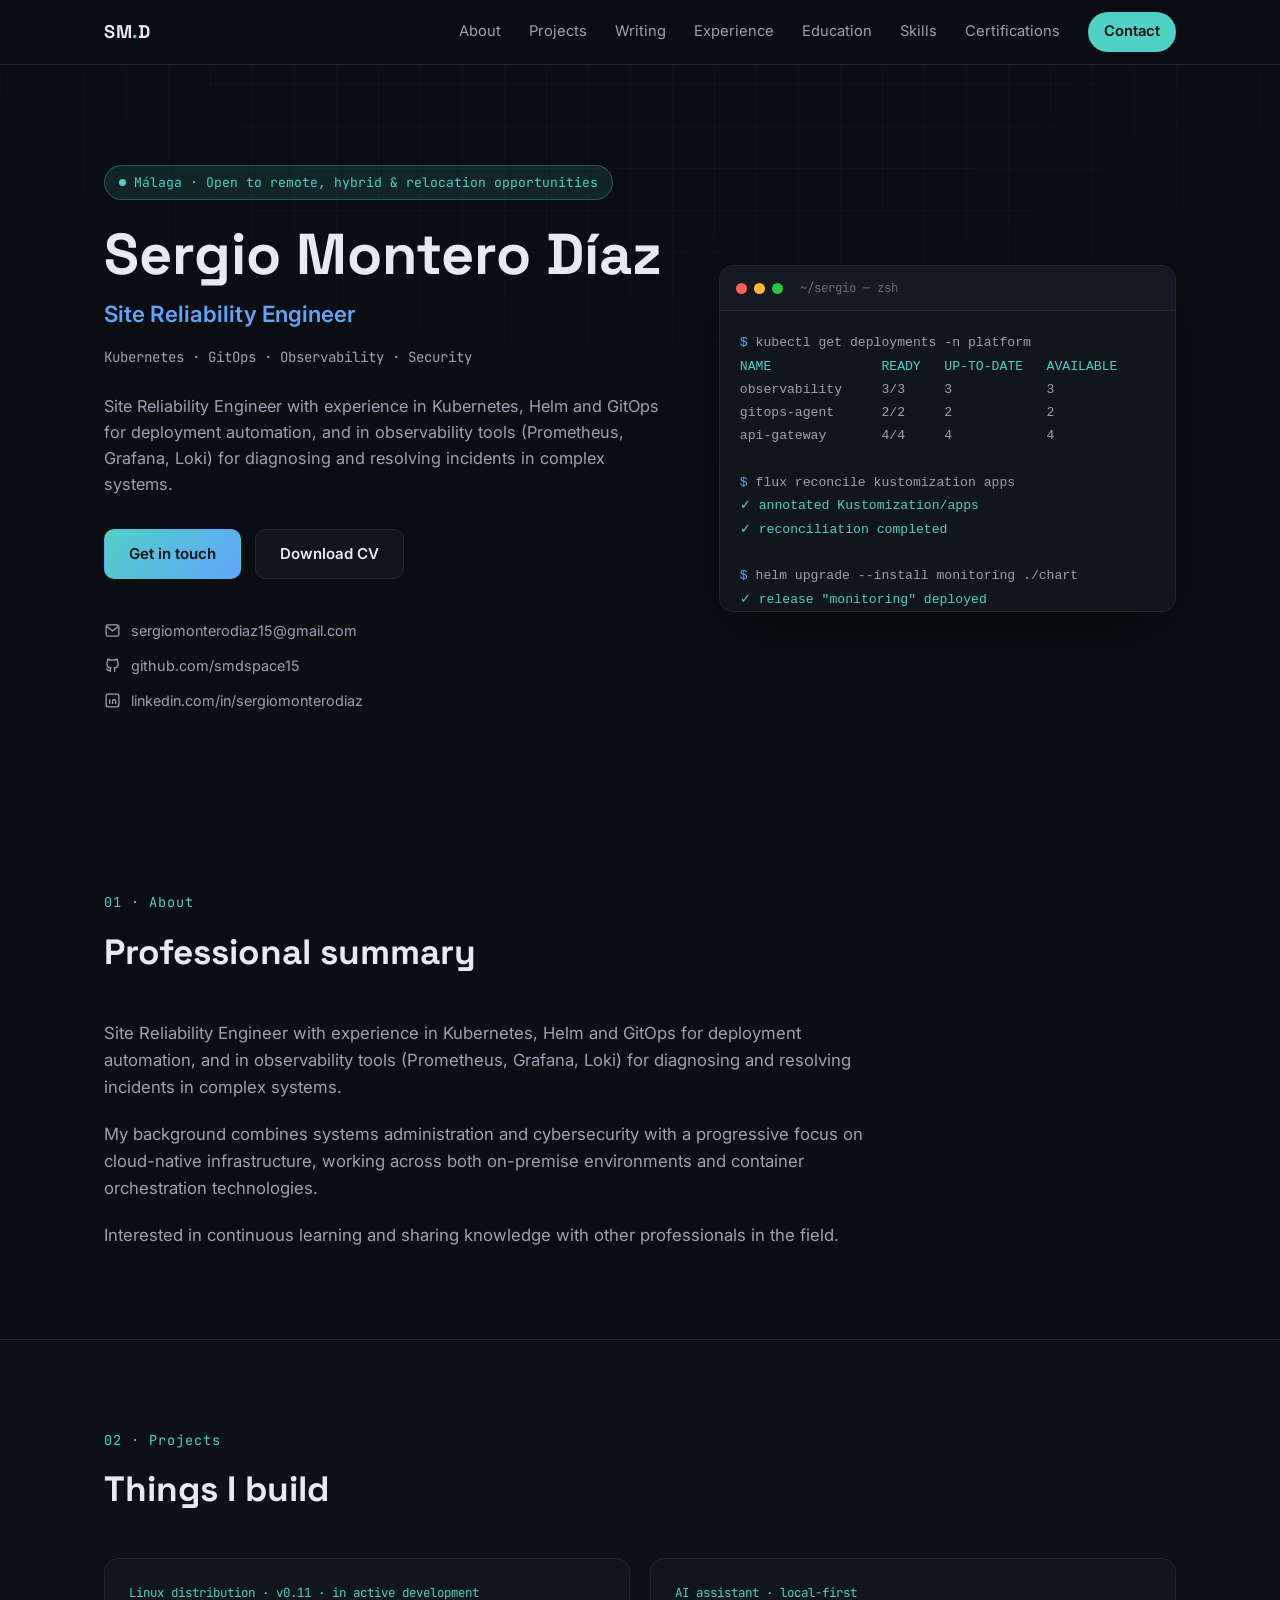
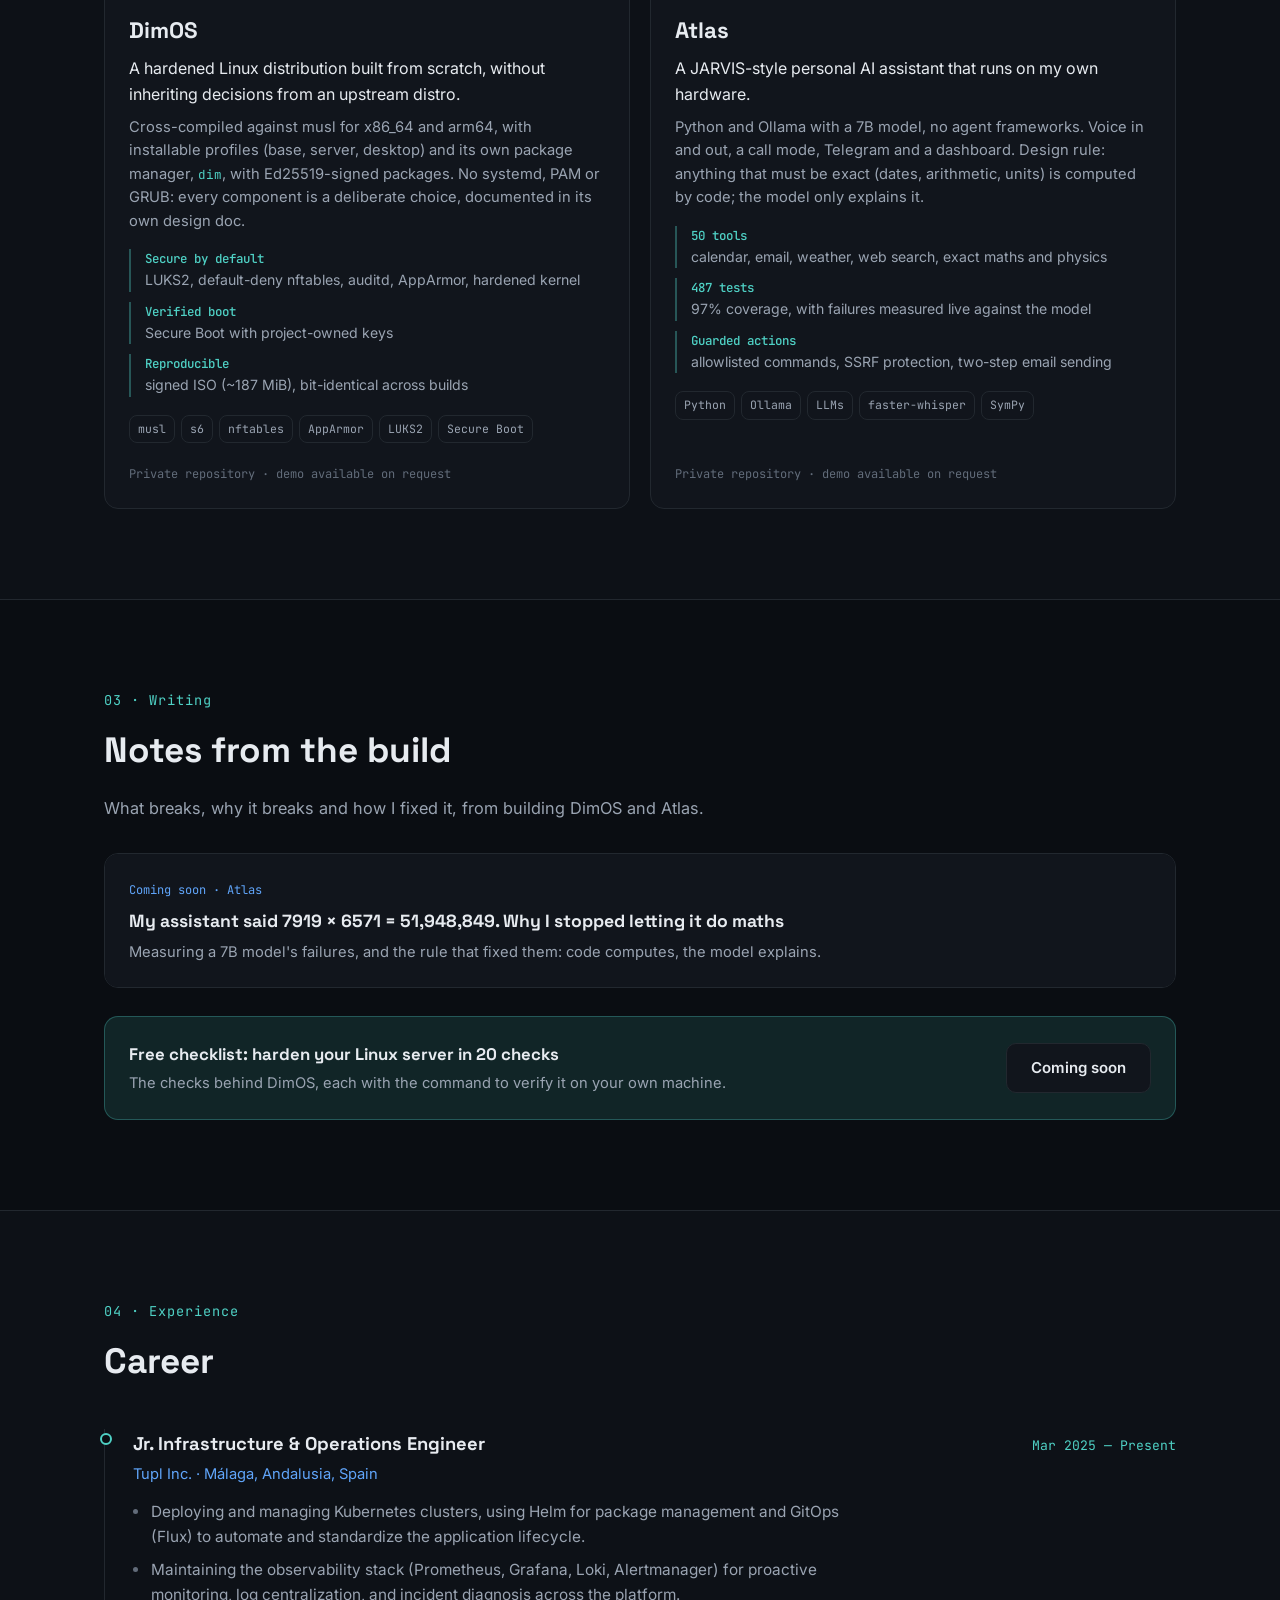
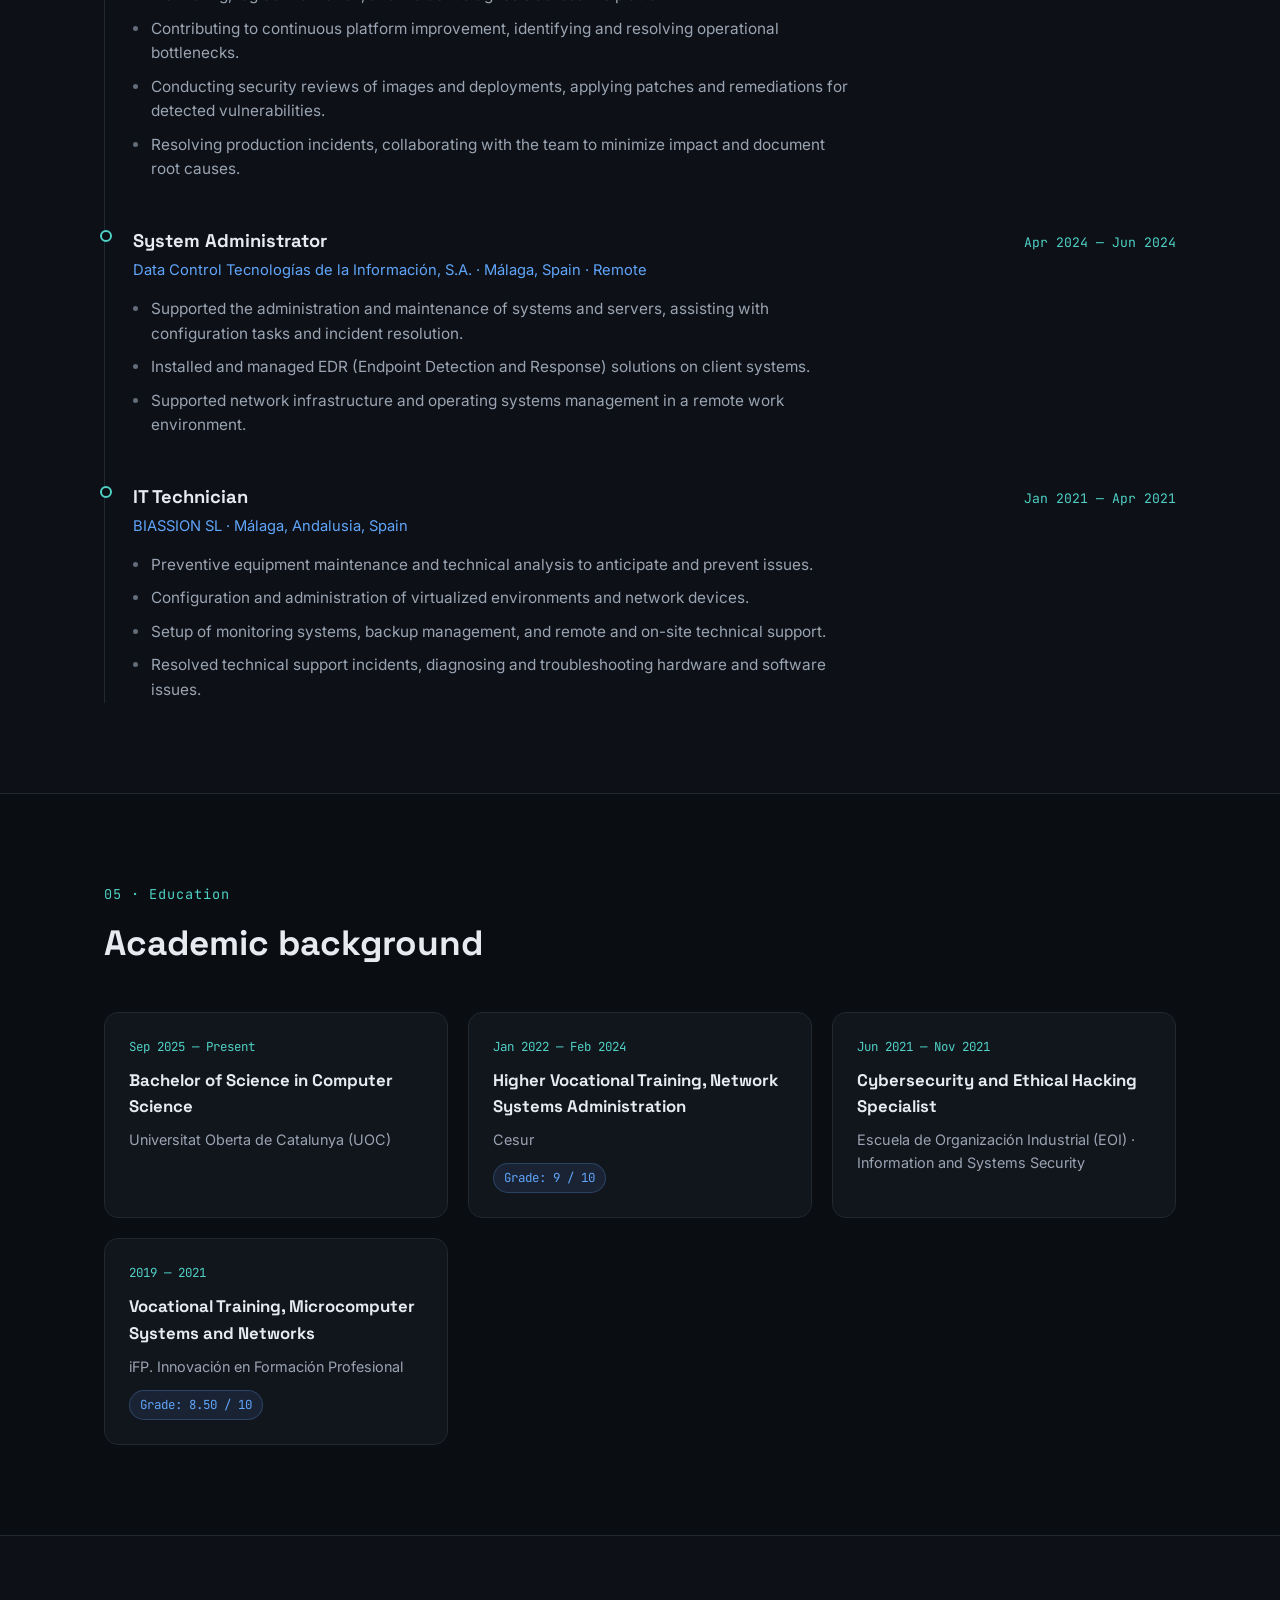
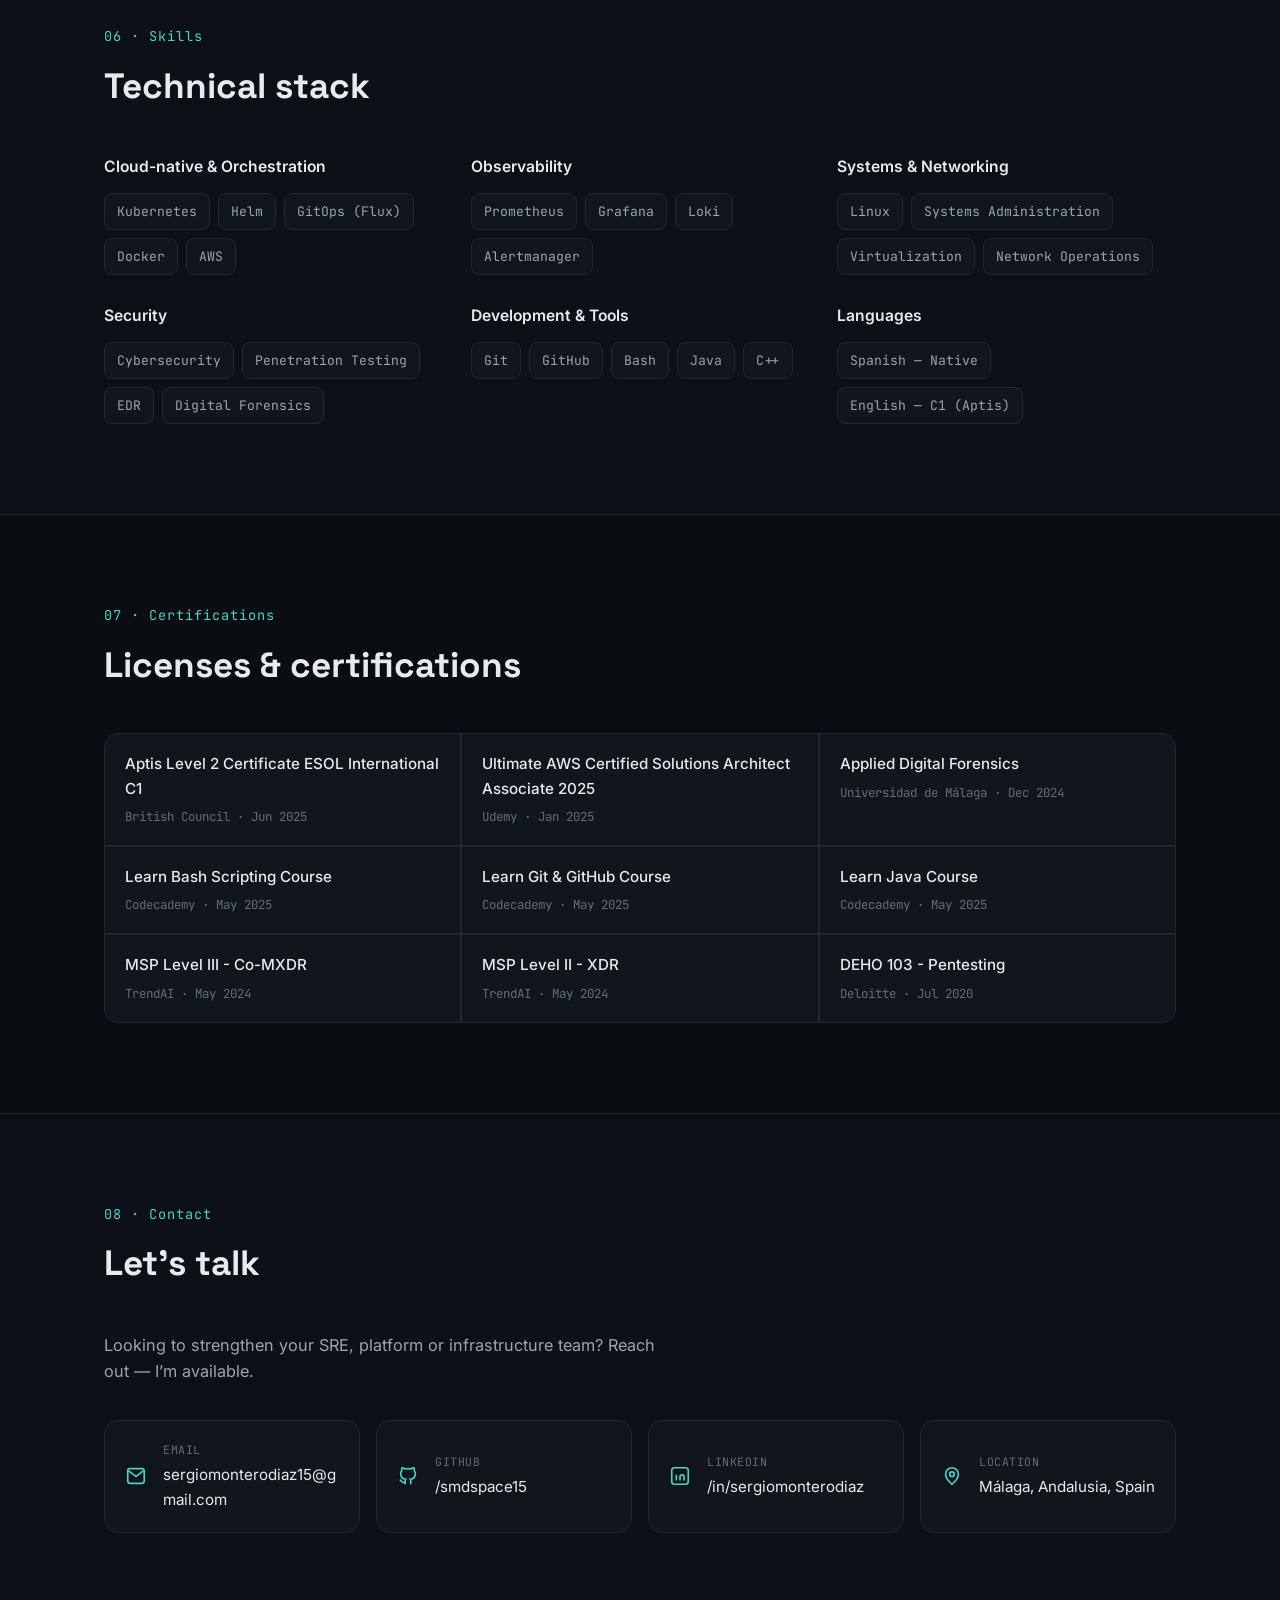
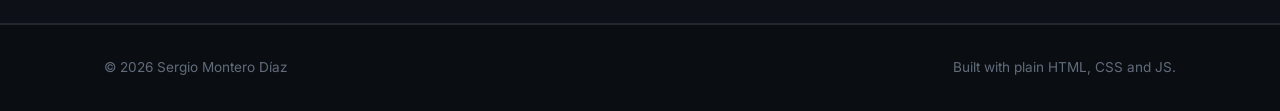
==== index.html @ 405a885f "Update title to Site Reliability Engineer" ====
<!DOCTYPE html>
<html lang="en">
<head>
<meta charset="UTF-8">
<meta name="viewport" content="width=device-width, initial-scale=1.0">
<title>Sergio Montero Díaz — Site Reliability Engineer</title>
<meta name="description" content="Sergio Montero Díaz — Site Reliability Engineer specialized in Kubernetes, GitOps, observability and security.">
<meta property="og:type" content="website">
<meta property="og:url" content="https://smdspace.es/">
<meta property="og:title" content="Sergio Montero Díaz — Site Reliability Engineer">
<meta property="og:description" content="Kubernetes, GitOps and observability. Building DimOS, a hardened Linux distribution from scratch, and Atlas, a fully local AI assistant.">
<meta name="twitter:card" content="summary">
<link rel="icon" href="data:,">
<link rel="preconnect" href="https://fonts.googleapis.com">
<link href="https://fonts.googleapis.com/css2?family=Space+Grotesk:wght@500;600;700&family=Inter:wght@400;500;600;700&family=JetBrains+Mono:wght@400;500&display=swap" rel="stylesheet">
<link rel="stylesheet" href="css/style.css">
</head>
<body>

<div class="bg-grid"></div>

<header class="navbar" id="navbar">
  <div class="container navbar__inner">
    <a href="#top" class="logo">SM<span class="logo__dot">.</span>D</a>
    <nav class="nav" id="nav">
      <a href="#about">About</a>
      <a href="#projects">Projects</a>
      <a href="#writing">Writing</a>
      <a href="#experience">Experience</a>
      <a href="#education">Education</a>
      <a href="#skills">Skills</a>
      <a href="#certifications">Certifications</a>
      <a href="#contact" class="nav__cta">Contact</a>
    </nav>
    <button class="nav-toggle" id="navToggle" aria-label="Open menu">
      <span></span><span></span><span></span>
    </button>
  </div>
</header>

<main id="top">

  <section class="hero" id="hero">
    <div class="container hero__inner">
      <div class="hero__text">
      <p class="hero__eyebrow"><span class="dot dot--live"></span> Málaga · Open to remote, hybrid &amp; relocation opportunities</p>
      <h1 class="hero__title">Sergio Montero Díaz</h1>
      <p class="hero__role">Site Reliability Engineer</p>
      <p class="hero__stack"><span>Kubernetes</span><span>·</span><span>GitOps</span><span>·</span><span>Observability</span><span>·</span><span>Security</span></p>
      <p class="hero__summary">
        Site Reliability Engineer with experience in Kubernetes, Helm and GitOps for deployment
        automation, and in observability tools (Prometheus, Grafana, Loki) for diagnosing and
        resolving incidents in complex systems.
      </p>
      <div class="hero__actions">
        <a href="#contact" class="btn btn--primary">Get in touch</a>
        <a href="assets/CV_Sergio_Montero_Diaz_EN.docx" class="btn btn--ghost" download>Download CV</a>
      </div>
      <div class="hero__meta">
        <a href="mailto:sergiomonterodiaz15@gmail.com" class="hero__meta-item">
          <svg viewBox="0 0 24 24" fill="none" stroke="currentColor" stroke-width="1.8"><path d="M3 6.5A2.5 2.5 0 0 1 5.5 4h13A2.5 2.5 0 0 1 21 6.5v11a2.5 2.5 0 0 1-2.5 2.5h-13A2.5 2.5 0 0 1 3 17.5v-11Z"/><path d="m4 6.5 8 6 8-6"/></svg>
          sergiomonterodiaz15@gmail.com
        </a>
        <a href="https://github.com/smdspace15" target="_blank" rel="noopener" class="hero__meta-item">
          <svg viewBox="0 0 24 24" fill="none" stroke="currentColor" stroke-width="1.8"><path d="M9 19c-4.3 1.4-4.3-2.5-6-3m12 5v-3.5c0-1 .1-1.4-.5-2 2.8-.3 5.5-1.4 5.5-6a4.6 4.6 0 0 0-1.3-3.2 4.2 4.2 0 0 0-.1-3.2s-1.1-.3-3.5 1.3a12 12 0 0 0-6.2 0C6.5 2.8 5.4 3.1 5.4 3.1a4.2 4.2 0 0 0-.1 3.2A4.6 4.6 0 0 0 4 9.5c0 4.6 2.7 5.7 5.5 6-.6.6-.6 1.2-.5 2V21"/></svg>
          github.com/smdspace15
        </a>
        <a href="https://linkedin.com/in/sergiomonterodiaz" target="_blank" rel="noopener" class="hero__meta-item">
          <svg viewBox="0 0 24 24" fill="none" stroke="currentColor" stroke-width="1.8"><rect x="3" y="3" width="18" height="18" rx="3"/><path d="M8 10.5V17M8 7.01V7M12 17v-4.2a2.2 2.2 0 0 1 4.4 0V17M12 12.5V17"/></svg>
          linkedin.com/in/sergiomonterodiaz
        </a>
      </div>
      </div>
    <div class="hero__console" aria-hidden="true">
      <div class="console">
        <div class="console__bar"><span></span><span></span><span></span><p>~/sergio — zsh</p></div>
        <div class="console__body">
          <pre class="console__frame is-active"><code><span class="c-prompt">$</span> kubectl get deployments -n platform
<span class="c-ok">NAME              READY   UP-TO-DATE   AVAILABLE</span>
observability     3/3     3            3
gitops-agent      2/2     2            2
api-gateway       4/4     4            4

<span class="c-prompt">$</span> flux reconcile kustomization apps
<span class="c-ok">✓ annotated Kustomization/apps</span>
<span class="c-ok">✓ reconciliation completed</span>

<span class="c-prompt">$</span> helm upgrade --install monitoring ./chart
<span class="c-ok">✓ release "monitoring" deployed</span></code></pre>
          <pre class="console__frame"><code><span class="c-prompt">$</span> promtool check rules alerts/*.yaml
<span class="c-ok">SUCCESS: 24 rules found</span>

<span class="c-prompt">$</span> logcli query '{app="api-gateway"} |= "error"' --limit=5
<span class="c-ok">2026-07-07T09:14  api-gateway  200 OK</span>
<span class="c-ok">2026-07-07T09:14  api-gateway  200 OK</span>

<span class="c-prompt">$</span> kubectl top pods -n platform
<span class="c-ok">NAME              CPU(cores)   MEMORY(bytes)</span>
observability     140m         310Mi
gitops-agent      45m          98Mi</code></pre>
          <pre class="console__frame"><code><span class="c-prompt">$</span> trivy image registry/app:v1.4.2
<span class="c-ok">Total: 0 (HIGH: 0, CRITICAL: 0)</span>

<span class="c-prompt">$</span> flux get kustomizations
<span class="c-ok">NAME            READY   MESSAGE</span>
apps            True    Applied revision
infra           True    Applied revision
monitoring      True    Applied revision

<span class="c-prompt">$</span> kubectl rollout status deploy/api-gateway
<span class="c-ok">deployment "api-gateway" successfully rolled out</span></code></pre>
        </div>
      </div>
    </div>
  </section>

  <section class="section" id="about">
    <div class="container">
      <p class="section__label">01 · About</p>
      <h2 class="section__title">Professional summary</h2>
      <div class="about__grid">
        <p class="about__text">
          Site Reliability Engineer with experience in Kubernetes, Helm and GitOps for deployment
          automation, and in observability tools (Prometheus, Grafana, Loki) for diagnosing and
          resolving incidents in complex systems.
        </p>
        <p class="about__text">
          My background combines systems administration and cybersecurity with a progressive focus on
          cloud-native infrastructure, working across both on-premise environments and container
          orchestration technologies.
        </p>
        <p class="about__text">
          Interested in continuous learning and sharing knowledge with other professionals in the field.
        </p>
      </div>
    </div>
  </section>

  <section class="section section--alt" id="projects">
    <div class="container">
      <p class="section__label">02 · Projects</p>
      <h2 class="section__title">Things I build</h2>

      <div class="projects-grid">
        <article class="card project-card">
          <p class="card__date">Linux distribution · v0.11 · in active development</p>
          <h3 class="card__title project-card__title">DimOS</h3>
          <p class="project-card__lead">A hardened Linux distribution built from scratch, without inheriting decisions from an upstream distro.</p>
          <p class="card__desc">Cross-compiled against musl for x86_64 and arm64, with installable profiles (base, server, desktop) and its own package manager, <code>dim</code>, with Ed25519-signed packages. No systemd, PAM or GRUB: every component is a deliberate choice, documented in its own design doc.</p>
          <ul class="project-card__facts">
            <li><strong>Secure by default</strong> LUKS2, default-deny nftables, auditd, AppArmor, hardened kernel</li>
            <li><strong>Verified boot</strong> Secure Boot with project-owned keys</li>
            <li><strong>Reproducible</strong> signed ISO (~187 MiB), bit-identical across builds</li>
          </ul>
          <div class="project-card__tags">
            <span class="tag tag--sm">musl</span><span class="tag tag--sm">s6</span><span class="tag tag--sm">nftables</span><span class="tag tag--sm">AppArmor</span><span class="tag tag--sm">LUKS2</span><span class="tag tag--sm">Secure Boot</span>
          </div>
          <p class="project-card__note">Private repository · demo available on request</p>
        </article>

        <article class="card project-card">
          <p class="card__date">AI assistant · local-first</p>
          <h3 class="card__title project-card__title">Atlas</h3>
          <p class="project-card__lead">A JARVIS-style personal AI assistant that runs on my own hardware.</p>
          <p class="card__desc">Python and Ollama with a 7B model, no agent frameworks. Voice in and out, a call mode, Telegram and a dashboard. Design rule: anything that must be exact (dates, arithmetic, units) is computed by code; the model only explains it.</p>
          <ul class="project-card__facts">
            <li><strong>50 tools</strong> calendar, email, weather, web search, exact maths and physics</li>
            <li><strong>487 tests</strong> 97% coverage, with failures measured live against the model</li>
            <li><strong>Guarded actions</strong> allowlisted commands, SSRF protection, two-step email sending</li>
          </ul>
          <div class="project-card__tags">
            <span class="tag tag--sm">Python</span><span class="tag tag--sm">Ollama</span><span class="tag tag--sm">LLMs</span><span class="tag tag--sm">faster-whisper</span><span class="tag tag--sm">SymPy</span>
          </div>
          <p class="project-card__note">Private repository · demo available on request</p>
        </article>
      </div>
    </div>
  </section>

  <section class="section" id="writing">
    <div class="container">
      <p class="section__label">03 · Writing</p>
      <h2 class="section__title">Notes from the build</h2>
      <p class="writing__intro">What breaks, why it breaks and how I fixed it, from building DimOS and Atlas.</p>

      <div class="writing-list">
        <article class="writing-item">
          <span class="writing-item__meta">Coming soon · Atlas</span>
          <h3 class="writing-item__title">My assistant said 7919 × 6571 = 51,948,849. Why I stopped letting it do maths</h3>
          <p class="writing-item__desc">Measuring a 7B model's failures, and the rule that fixed them: code computes, the model explains.</p>
        </article>
      </div>

      <div class="newsletter">
        <div>
          <h3 class="newsletter__title">Free checklist: harden your Linux server in 20 checks</h3>
          <p class="newsletter__desc">The checks behind DimOS, each with the command to verify it on your own machine.</p>
        </div>
        <!-- KIT: replace this placeholder with the Kit form embed -->
        <span class="btn btn--ghost newsletter__soon">Coming soon</span>
      </div>
    </div>
  </section>

  <section class="section section--alt" id="experience">
    <div class="container">
      <p class="section__label">04 · Experience</p>
      <h2 class="section__title">Career</h2>

      <div class="timeline">
        <article class="timeline__item">
          <div class="timeline__dot"></div>
          <div class="timeline__content">
            <div class="timeline__head">
              <h3>Jr. Infrastructure &amp; Operations Engineer</h3>
              <span class="timeline__date">Mar 2025 — Present</span>
            </div>
            <p class="timeline__org">Tupl Inc. · Málaga, Andalusia, Spain</p>
            <ul class="timeline__list">
              <li>Deploying and managing Kubernetes clusters, using Helm for package management and GitOps (Flux) to automate and standardize the application lifecycle.</li>
              <li>Maintaining the observability stack (Prometheus, Grafana, Loki, Alertmanager) for proactive monitoring, log centralization, and incident diagnosis across the platform.</li>
              <li>Contributing to continuous platform improvement, identifying and resolving operational bottlenecks.</li>
              <li>Conducting security reviews of images and deployments, applying patches and remediations for detected vulnerabilities.</li>
              <li>Resolving production incidents, collaborating with the team to minimize impact and document root causes.</li>
            </ul>
          </div>
        </article>

        <article class="timeline__item">
          <div class="timeline__dot"></div>
          <div class="timeline__content">
            <div class="timeline__head">
              <h3>System Administrator</h3>
              <span class="timeline__date">Apr 2024 — Jun 2024</span>
            </div>
            <p class="timeline__org">Data Control Tecnologías de la Información, S.A. · Málaga, Spain · Remote</p>
            <ul class="timeline__list">
              <li>Supported the administration and maintenance of systems and servers, assisting with configuration tasks and incident resolution.</li>
              <li>Installed and managed EDR (Endpoint Detection and Response) solutions on client systems.</li>
              <li>Supported network infrastructure and operating systems management in a remote work environment.</li>
            </ul>
          </div>
        </article>

        <article class="timeline__item">
          <div class="timeline__dot"></div>
          <div class="timeline__content">
            <div class="timeline__head">
              <h3>IT Technician</h3>
              <span class="timeline__date">Jan 2021 — Apr 2021</span>
            </div>
            <p class="timeline__org">BIASSION SL · Málaga, Andalusia, Spain</p>
            <ul class="timeline__list">
              <li>Preventive equipment maintenance and technical analysis to anticipate and prevent issues.</li>
              <li>Configuration and administration of virtualized environments and network devices.</li>
              <li>Setup of monitoring systems, backup management, and remote and on-site technical support.</li>
              <li>Resolved technical support incidents, diagnosing and troubleshooting hardware and software issues.</li>
            </ul>
          </div>
        </article>
      </div>
    </div>
  </section>

  <section class="section" id="education">
    <div class="container">
      <p class="section__label">05 · Education</p>
      <h2 class="section__title">Academic background</h2>

      <div class="cards-grid">
        <article class="card">
          <p class="card__date">Sep 2025 — Present</p>
          <h3 class="card__title">Bachelor of Science in Computer Science</h3>
          <p class="card__org">Universitat Oberta de Catalunya (UOC)</p>
        </article>

        <article class="card">
          <p class="card__date">Jan 2022 — Feb 2024</p>
          <h3 class="card__title">Higher Vocational Training, Network Systems Administration</h3>
          <p class="card__org">Cesur</p>
          <p class="card__badge">Grade: 9 / 10</p>
        </article>

        <article class="card">
          <p class="card__date">Jun 2021 — Nov 2021</p>
          <h3 class="card__title">Cybersecurity and Ethical Hacking Specialist</h3>
          <p class="card__org">Escuela de Organización Industrial (EOI) · Information and Systems Security</p>
        </article>

        <article class="card">
          <p class="card__date">2019 — 2021</p>
          <h3 class="card__title">Vocational Training, Microcomputer Systems and Networks</h3>
          <p class="card__org">iFP. Innovación en Formación Profesional</p>
          <p class="card__badge">Grade: 8.50 / 10</p>
        </article>
      </div>
    </div>
  </section>

  <section class="section section--alt" id="skills">
    <div class="container">
      <p class="section__label">06 · Skills</p>
      <h2 class="section__title">Technical stack</h2>

      <div class="skills-grid">
        <div class="skill-group">
          <h3>Cloud-native &amp; Orchestration</h3>
          <div class="tags">
            <span class="tag">Kubernetes</span><span class="tag">Helm</span><span class="tag">GitOps (Flux)</span><span class="tag">Docker</span><span class="tag">AWS</span>
          </div>
        </div>
        <div class="skill-group">
          <h3>Observability</h3>
          <div class="tags">
            <span class="tag">Prometheus</span><span class="tag">Grafana</span><span class="tag">Loki</span><span class="tag">Alertmanager</span>
          </div>
        </div>
        <div class="skill-group">
          <h3>Systems &amp; Networking</h3>
          <div class="tags">
            <span class="tag">Linux</span><span class="tag">Systems Administration</span><span class="tag">Virtualization</span><span class="tag">Network Operations</span>
          </div>
        </div>
        <div class="skill-group">
          <h3>Security</h3>
          <div class="tags">
            <span class="tag">Cybersecurity</span><span class="tag">Penetration Testing</span><span class="tag">EDR</span><span class="tag">Digital Forensics</span>
          </div>
        </div>
        <div class="skill-group">
          <h3>Development &amp; Tools</h3>
          <div class="tags">
            <span class="tag">Git</span><span class="tag">GitHub</span><span class="tag">Bash</span><span class="tag">Java</span><span class="tag">C++</span>
          </div>
        </div>
        <div class="skill-group">
          <h3>Languages</h3>
          <div class="tags">
            <span class="tag">Spanish — Native</span><span class="tag">English — C1 (Aptis)</span>
          </div>
        </div>
      </div>
    </div>
  </section>

  <section class="section" id="certifications">
    <div class="container">
      <p class="section__label">07 · Certifications</p>
      <h2 class="section__title">Licenses &amp; certifications</h2>

      <div class="cert-list">
        <div class="cert-item"><span class="cert-item__name">Aptis Level 2 Certificate ESOL International C1</span><span class="cert-item__meta">British Council · Jun 2025</span></div>
        <div class="cert-item"><span class="cert-item__name">Ultimate AWS Certified Solutions Architect Associate 2025</span><span class="cert-item__meta">Udemy · Jan 2025</span></div>
        <div class="cert-item"><span class="cert-item__name">Applied Digital Forensics</span><span class="cert-item__meta">Universidad de Málaga · Dec 2024</span></div>
        <div class="cert-item"><span class="cert-item__name">Learn Bash Scripting Course</span><span class="cert-item__meta">Codecademy · May 2025</span></div>
        <div class="cert-item"><span class="cert-item__name">Learn Git &amp; GitHub Course</span><span class="cert-item__meta">Codecademy · May 2025</span></div>
        <div class="cert-item"><span class="cert-item__name">Learn Java Course</span><span class="cert-item__meta">Codecademy · May 2025</span></div>
        <div class="cert-item"><span class="cert-item__name">MSP Level III - Co-MXDR</span><span class="cert-item__meta">TrendAI · May 2024</span></div>
        <div class="cert-item"><span class="cert-item__name">MSP Level II - XDR</span><span class="cert-item__meta">TrendAI · May 2024</span></div>
        <div class="cert-item"><span class="cert-item__name">DEHO 103 - Pentesting</span><span class="cert-item__meta">Deloitte · Jul 2020</span></div>
      </div>
    </div>
  </section>

  <section class="section section--alt" id="contact">
    <div class="container">
      <p class="section__label">08 · Contact</p>
      <h2 class="section__title">Let&#x2019;s talk</h2>
      <p class="contact__intro">Looking to strengthen your SRE, platform or infrastructure team? Reach out — I&#x2019;m available.</p>

      <div class="contact-grid">
        <a href="mailto:sergiomonterodiaz15@gmail.com" class="contact-card">
          <svg viewBox="0 0 24 24" fill="none" stroke="currentColor" stroke-width="1.8"><path d="M3 6.5A2.5 2.5 0 0 1 5.5 4h13A2.5 2.5 0 0 1 21 6.5v11a2.5 2.5 0 0 1-2.5 2.5h-13A2.5 2.5 0 0 1 3 17.5v-11Z"/><path d="m4 6.5 8 6 8-6"/></svg>
          <div><span class="contact-card__label">Email</span><span class="contact-card__value">sergiomonterodiaz15@gmail.com</span></div>
        </a>
        <a href="https://github.com/smdspace15" target="_blank" rel="noopener" class="contact-card">
          <svg viewBox="0 0 24 24" fill="none" stroke="currentColor" stroke-width="1.8"><path d="M9 19c-4.3 1.4-4.3-2.5-6-3m12 5v-3.5c0-1 .1-1.4-.5-2 2.8-.3 5.5-1.4 5.5-6a4.6 4.6 0 0 0-1.3-3.2 4.2 4.2 0 0 0-.1-3.2s-1.1-.3-3.5 1.3a12 12 0 0 0-6.2 0C6.5 2.8 5.4 3.1 5.4 3.1a4.2 4.2 0 0 0-.1 3.2A4.6 4.6 0 0 0 4 9.5c0 4.6 2.7 5.7 5.5 6-.6.6-.6 1.2-.5 2V21"/></svg>
          <div><span class="contact-card__label">GitHub</span><span class="contact-card__value">/smdspace15</span></div>
        </a>
        <a href="https://linkedin.com/in/sergiomonterodiaz" target="_blank" rel="noopener" class="contact-card">
          <svg viewBox="0 0 24 24" fill="none" stroke="currentColor" stroke-width="1.8"><rect x="3" y="3" width="18" height="18" rx="3"/><path d="M8 10.5V17M8 7.01V7M12 17v-4.2a2.2 2.2 0 0 1 4.4 0V17M12 12.5V17"/></svg>
          <div><span class="contact-card__label">LinkedIn</span><span class="contact-card__value">/in/sergiomonterodiaz</span></div>
        </a>
        <div class="contact-card contact-card--static">
          <svg viewBox="0 0 24 24" fill="none" stroke="currentColor" stroke-width="1.8"><path d="M12 21s-7-6.1-7-11a7 7 0 0 1 14 0c0 4.9-7 11-7 11Z"/><circle cx="12" cy="10" r="2.5"/></svg>
          <div><span class="contact-card__label">Location</span><span class="contact-card__value">Málaga, Andalusia, Spain</span></div>
        </div>
      </div>
    </div>
  </section>

</main>

<footer class="footer">
  <div class="container footer__inner">
    <p>© <span id="year"></span> Sergio Montero Díaz</p>
    <p class="footer__tag">Built with plain HTML, CSS and JS.</p>
  </div>
</footer>

<script src="js/main.js"></script>
</body>
</html>
---- css/style.css ----
:root{
  --bg: #0a0d12;
  --bg-alt: #0d1117;
  --surface: #11151c;
  --surface-2: #161b23;
  --border: #22282f;
  --text: #e7ebf0;
  --text-dim: #9aa4b2;
  --text-faint: #626c7a;
  --accent: #4fd1c5;
  --accent-2: #60a5fa;
  --accent-soft: rgba(79, 209, 197, 0.12);
  --font-display: 'Space Grotesk', sans-serif;
  --font-body: 'Inter', sans-serif;
  --font-mono: 'JetBrains Mono', monospace;
  --radius: 14px;
  --container: 1120px;
}

*, *::before, *::after{ box-sizing: border-box; }
html{ scroll-behavior: smooth; }
body{
  margin:0;
  background: var(--bg);
  color: var(--text);
  font-family: var(--font-body);
  line-height: 1.6;
  -webkit-font-smoothing: antialiased;
}
img{ max-width:100%; display:block; }
a{ color:inherit; text-decoration:none; }
ul{ margin:0; padding:0; list-style:none; }
h1,h2,h3{ font-family: var(--font-display); margin:0; }
p{ margin:0; }

.container{
  width: 100%;
  max-width: var(--container);
  margin: 0 auto;
  padding: 0 24px;
}

.bg-grid{
  position: fixed;
  inset:0;
  z-index:-1;
  background-image:
    linear-gradient(rgba(255,255,255,0.025) 1px, transparent 1px),
    linear-gradient(90deg, rgba(255,255,255,0.025) 1px, transparent 1px);
  background-size: 42px 42px;
  mask-image: radial-gradient(ellipse 80% 60% at 50% 0%, black 40%, transparent 100%);
}

/* Navbar */
.navbar{
  position: sticky;
  top:0;
  z-index: 50;
  background: rgba(10,13,18,0.72);
  backdrop-filter: blur(10px);
  border-bottom: 1px solid var(--border);
}
.navbar__inner{
  display:flex;
  align-items:center;
  justify-content:space-between;
  height: 64px;
}
.logo{
  font-family: var(--font-display);
  font-weight:700;
  font-size: 1.15rem;
  letter-spacing: 0.5px;
}
.logo__dot{ color: var(--accent); }
.nav{
  display:flex;
  align-items:center;
  gap: 28px;
  font-size: 0.92rem;
  color: var(--text-dim);
}
.nav a{ transition: color .2s ease; }
.nav a:hover{ color: var(--text); }
.nav__cta{
  color: var(--bg) !important;
  background: var(--accent);
  padding: 8px 16px;
  border-radius: 999px;
  font-weight:600;
}
.nav__cta:hover{ background: var(--accent); opacity:.9; color: var(--bg) !important; }
.nav-toggle{
  display:none;
  flex-direction:column;
  gap:5px;
  background:none;
  border:none;
  cursor:pointer;
  padding: 6px;
}
.nav-toggle span{
  width:22px; height:2px; background: var(--text); border-radius:2px;
}

/* Hero */
.hero{
  padding: 100px 0 90px;
  position: relative;
  overflow:hidden;
}
.hero__inner{
  display:grid;
  grid-template-columns: 1.1fr 0.9fr;
  gap: 56px;
  align-items:center;
}
.hero__eyebrow{
  display:inline-flex;
  align-items:center;
  gap:8px;
  font-family: var(--font-mono);
  font-size: 0.82rem;
  color: var(--accent);
  border: 1px solid rgba(79,209,197,0.3);
  background: var(--accent-soft);
  padding: 6px 14px;
  border-radius: 999px;
  margin-bottom: 24px;
}
.dot{ width:7px; height:7px; border-radius:50%; background: var(--accent); }
.dot--live{ box-shadow: 0 0 0 0 rgba(79,209,197,0.6); animation: pulse 2s infinite; }
@keyframes pulse{
  0%{ box-shadow: 0 0 0 0 rgba(79,209,197,0.5); }
  70%{ box-shadow: 0 0 0 8px rgba(79,209,197,0); }
  100%{ box-shadow: 0 0 0 0 rgba(79,209,197,0); }
}
.hero__title{
  font-size: clamp(2.4rem, 5vw, 3.6rem);
  font-weight:700;
  line-height:1.05;
  margin-bottom: 12px;
}
.hero__role{
  font-size: clamp(1.1rem, 2vw, 1.4rem);
  color: var(--accent-2);
  font-weight:600;
  margin-bottom: 14px;
}
.hero__stack{
  display:flex;
  flex-wrap:wrap;
  gap: 8px;
  font-family: var(--font-mono);
  font-size: 0.88rem;
  color: var(--text-dim);
  margin-bottom: 24px;
}
.hero__summary{
  color: var(--text-dim);
  font-size: 1.02rem;
  max-width: 560px;
  margin-bottom: 32px;
}
.hero__actions{
  display:flex;
  gap:14px;
  margin-bottom: 40px;
  flex-wrap:wrap;
}
.btn{
  display:inline-flex;
  align-items:center;
  gap:8px;
  padding: 12px 24px;
  border-radius: 10px;
  font-weight:600;
  font-size: 0.94rem;
  transition: transform .18s ease, opacity .18s ease, background .18s ease;
  border: 1px solid transparent;
}
.btn:hover{ transform: translateY(-2px); }
.btn--primary{
  background: linear-gradient(135deg, var(--accent), var(--accent-2));
  color: #071018;
}
.btn--ghost{
  border-color: var(--border);
  color: var(--text);
  background: var(--surface);
}
.btn--ghost:hover{ border-color: var(--accent); }

.hero__meta{
  display:flex;
  flex-direction:column;
  gap: 12px;
}
.hero__meta-item{
  display:flex;
  align-items:center;
  gap:10px;
  font-size: 0.9rem;
  color: var(--text-dim);
  transition: color .2s ease;
}
.hero__meta-item:hover{ color: var(--accent); }
.hero__meta-item svg{ width:17px; height:17px; flex-shrink:0; }

.hero__console{ position: relative; }
.console{
  background: var(--surface);
  border: 1px solid var(--border);
  border-radius: var(--radius);
  overflow:hidden;
  box-shadow: 0 20px 60px -20px rgba(0,0,0,0.6);
}
.console__bar{
  display:flex;
  align-items:center;
  gap:7px;
  padding: 12px 16px;
  background: var(--surface-2);
  border-bottom: 1px solid var(--border);
}
.console__bar span{
  width:11px; height:11px; border-radius:50%;
  background: #3a3f47;
}
.console__bar span:nth-child(1){ background:#ff5f57; }
.console__bar span:nth-child(2){ background:#febc2e; }
.console__bar span:nth-child(3){ background:#28c840; }
.console__bar p{
  margin:0 0 0 10px;
  font-family: var(--font-mono);
  font-size: 0.78rem;
  color: var(--text-faint);
}
.console__body{
  position: relative;
  min-height: 300px;
}
.console__frame{
  margin:0;
  padding: 20px;
  font-family: var(--font-mono);
  font-size: 0.82rem;
  line-height: 1.7;
  color: var(--text-dim);
  overflow-x:auto;
  position: absolute;
  inset:0;
  opacity: 0;
  transition: opacity .5s ease;
  pointer-events:none;
}
.console__frame.is-active{ opacity: 1; }
.c-prompt{ color: var(--accent-2); }
.c-ok{ color: var(--accent); }

/* Sections */
.section{ padding: 90px 0; }
.section--alt{ background: var(--bg-alt); border-top: 1px solid var(--border); border-bottom: 1px solid var(--border); }
.section__label{
  font-family: var(--font-mono);
  color: var(--accent);
  font-size: 0.85rem;
  letter-spacing: 1px;
  margin-bottom: 10px;
}
.section__title{
  font-size: clamp(1.6rem, 3vw, 2.2rem);
  font-weight:700;
  margin-bottom: 40px;
}

.about__grid{
  display:grid;
  gap: 20px;
  max-width: 780px;
}
.about__text{ color: var(--text-dim); font-size: 1.05rem; }

/* Timeline */
.timeline{
  display:flex;
  flex-direction:column;
  gap: 44px;
  position: relative;
  padding-left: 28px;
  border-left: 1px solid var(--border);
}
.timeline__item{ position: relative; }
.timeline__dot{
  position:absolute;
  left: -33px;
  top: 4px;
  width: 12px; height:12px;
  border-radius:50%;
  background: var(--bg);
  border: 2px solid var(--accent);
}
.timeline__head{
  display:flex;
  flex-wrap:wrap;
  align-items:baseline;
  justify-content:space-between;
  gap: 8px;
  margin-bottom: 4px;
}
.timeline__head h3{ font-size: 1.15rem; }
.timeline__date{
  font-family: var(--font-mono);
  font-size: 0.82rem;
  color: var(--accent);
  white-space:nowrap;
}
.timeline__org{
  color: var(--accent-2);
  font-size: 0.92rem;
  margin-bottom: 14px;
}
.timeline__list{ display:flex; flex-direction:column; gap:9px; max-width: 720px; }
.timeline__list li{
  color: var(--text-dim);
  font-size: 0.96rem;
  padding-left: 18px;
  position: relative;
}
.timeline__list li::before{
  content:"";
  position:absolute;
  left:0; top: 9px;
  width:5px; height:5px;
  border-radius:50%;
  background: var(--text-faint);
}

/* Cards grid (education) */
.cards-grid{
  display:grid;
  grid-template-columns: repeat(auto-fit, minmax(260px, 1fr));
  gap: 20px;
}
.card{
  background: var(--surface);
  border: 1px solid var(--border);
  border-radius: var(--radius);
  padding: 24px;
  transition: border-color .2s ease, transform .2s ease;
}
.card:hover{ border-color: rgba(79,209,197,0.35); transform: translateY(-3px); }
.card__date{
  font-family: var(--font-mono);
  font-size: 0.78rem;
  color: var(--accent);
  margin-bottom: 10px;
}
.card__title{ font-size: 1.05rem; margin-bottom: 8px; }
.card__org{ color: var(--text-dim); font-size: 0.9rem; }
.card__badge{
  display:inline-block;
  margin-top: 12px;
  font-family: var(--font-mono);
  font-size: 0.78rem;
  color: var(--accent-2);
  background: rgba(96,165,250,0.1);
  border: 1px solid rgba(96,165,250,0.25);
  padding: 4px 10px;
  border-radius: 999px;
}

/* Skills */
.skills-grid{
  display:grid;
  grid-template-columns: repeat(auto-fit, minmax(260px, 1fr));
  gap: 28px;
}
.skill-group h3{
  font-size: 0.98rem;
  color: var(--text);
  margin-bottom: 14px;
  font-family: var(--font-body);
  font-weight:600;
}
.tags{ display:flex; flex-wrap:wrap; gap:8px; }
.tag{
  font-family: var(--font-mono);
  font-size: 0.82rem;
  color: var(--text-dim);
  background: var(--surface);
  border: 1px solid var(--border);
  padding: 7px 12px;
  border-radius: 8px;
  transition: color .2s ease, border-color .2s ease;
}
.tag:hover{ color: var(--accent); border-color: rgba(79,209,197,0.35); }
.tag--sm{ font-size: 0.72rem; padding: 4px 8px; }

/* Project cards */
.project-card{ display:flex; flex-direction:column; }
.project-card__tags{ display:flex; flex-wrap:wrap; gap:6px; margin-bottom: 14px; }
.card__desc{ color: var(--text-dim); font-size: 0.92rem; margin-top: 8px; }
.project-card__link{
  margin-top: auto;
  padding-top: 16px;
  font-family: var(--font-mono);
  font-size: 0.82rem;
  color: var(--accent);
  transition: color .2s ease;
}
.project-card__link:hover{ color: var(--accent-2); }

/* Projects */
.projects-grid{
  display:grid;
  grid-template-columns: repeat(auto-fit, minmax(320px, 1fr));
  gap: 20px;
}
.project-card__title{ font-size: 1.4rem; }
.project-card__lead{ color: var(--text); font-size: 1rem; }
.project-card .card__desc{ margin-bottom: 16px; }
.card__desc code{ font-family: var(--font-mono); color: var(--accent); font-size: 0.85em; }
.project-card__facts{ display:flex; flex-direction:column; gap:10px; margin-bottom: 18px; }
.project-card__facts li{
  font-size: 0.88rem;
  color: var(--text-dim);
  padding-left: 14px;
  border-left: 2px solid rgba(79,209,197,0.35);
}
.project-card__facts strong{
  display:block;
  font-family: var(--font-mono);
  font-size: 0.78rem;
  font-weight:500;
  color: var(--accent);
}
.project-card__note{
  margin-top: auto;
  padding-top: 8px;
  font-family: var(--font-mono);
  font-size: 0.75rem;
  color: var(--text-faint);
}

/* Writing */
.writing__intro{ color: var(--text-dim); max-width: 620px; margin: -24px 0 32px; font-size: 1.02rem; }
.writing-list{ display:flex; flex-direction:column; gap: 2px; background: var(--border); border:1px solid var(--border); border-radius: var(--radius); overflow:hidden; margin-bottom: 28px; }
.writing-item{ background: var(--surface); padding: 22px 24px; }
.writing-item__meta{ font-family: var(--font-mono); font-size: 0.75rem; color: var(--accent-2); }
.writing-item__title{ font-size: 1.1rem; margin: 6px 0; }
.writing-item__desc{ color: var(--text-dim); font-size: 0.92rem; }
.newsletter{
  display:flex; align-items:center; justify-content:space-between; gap: 20px; flex-wrap:wrap;
  background: var(--accent-soft);
  border: 1px solid rgba(79,209,197,0.3);
  border-radius: var(--radius);
  padding: 24px;
}
.newsletter__title{ font-size: 1.05rem; margin-bottom: 4px; }
.newsletter__desc{ color: var(--text-dim); font-size: 0.92rem; }
.newsletter__soon{ cursor: default; }

/* Certifications */
.cert-list{
  display:grid;
  grid-template-columns: repeat(auto-fit, minmax(320px, 1fr));
  gap: 2px;
  background: var(--border);
  border: 1px solid var(--border);
  border-radius: var(--radius);
  overflow:hidden;
}
.cert-item{
  background: var(--surface);
  padding: 18px 20px;
  display:flex;
  flex-direction:column;
  gap:6px;
}
.cert-item__name{ font-size: 0.95rem; font-weight:500; }
.cert-item__meta{
  font-family: var(--font-mono);
  font-size: 0.78rem;
  color: var(--text-faint);
}

/* Contact */
.contact__intro{ color: var(--text-dim); max-width: 560px; margin-bottom: 36px; font-size: 1.02rem; }
.contact-grid{
  display:grid;
  grid-template-columns: repeat(auto-fit, minmax(240px, 1fr));
  gap: 16px;
}
.contact-card{
  display:flex;
  align-items:center;
  gap: 16px;
  background: var(--surface);
  border: 1px solid var(--border);
  border-radius: var(--radius);
  padding: 20px;
  transition: border-color .2s ease, transform .2s ease;
}
.contact-card:hover{ border-color: rgba(79,209,197,0.35); transform: translateY(-3px); }
.contact-card--static:hover{ transform:none; border-color: var(--border); }
.contact-card svg{ width:22px; height:22px; color: var(--accent); flex-shrink:0; }
.contact-card > div{ min-width: 0; flex: 1; }
.contact-card__label{
  display:block;
  font-family: var(--font-mono);
  font-size: 0.72rem;
  color: var(--text-faint);
  text-transform: uppercase;
  letter-spacing: 0.5px;
  margin-bottom: 4px;
}
.contact-card__value{
  display:block;
  font-size: 0.95rem;
  word-break: break-word;
  overflow-wrap: anywhere;
}

/* Footer */
.footer{ padding: 32px 0; border-top: 1px solid var(--border); }
.footer__inner{
  display:flex;
  justify-content:space-between;
  flex-wrap:wrap;
  gap: 8px;
  font-size: 0.85rem;
  color: var(--text-faint);
}

/* Responsive */
@media (max-width: 900px){
  .hero__inner{ grid-template-columns: 1fr; }
  .hero__console{ order:-1; }
}

@media (max-width: 720px){
  .nav{
    position: absolute;
    top: 64px;
    left:0; right:0;
    background: var(--bg);
    border-bottom: 1px solid var(--border);
    flex-direction:column;
    align-items:flex-start;
    padding: 20px 24px;
    gap: 18px;
    display:none;
  }
  .nav.is-open{ display:flex; }
  .nav-toggle{ display:flex; }
  .nav__cta{ width:100%; text-align:center; }
  .hero{ padding: 60px 0 60px; }
  .section{ padding: 60px 0; }
}
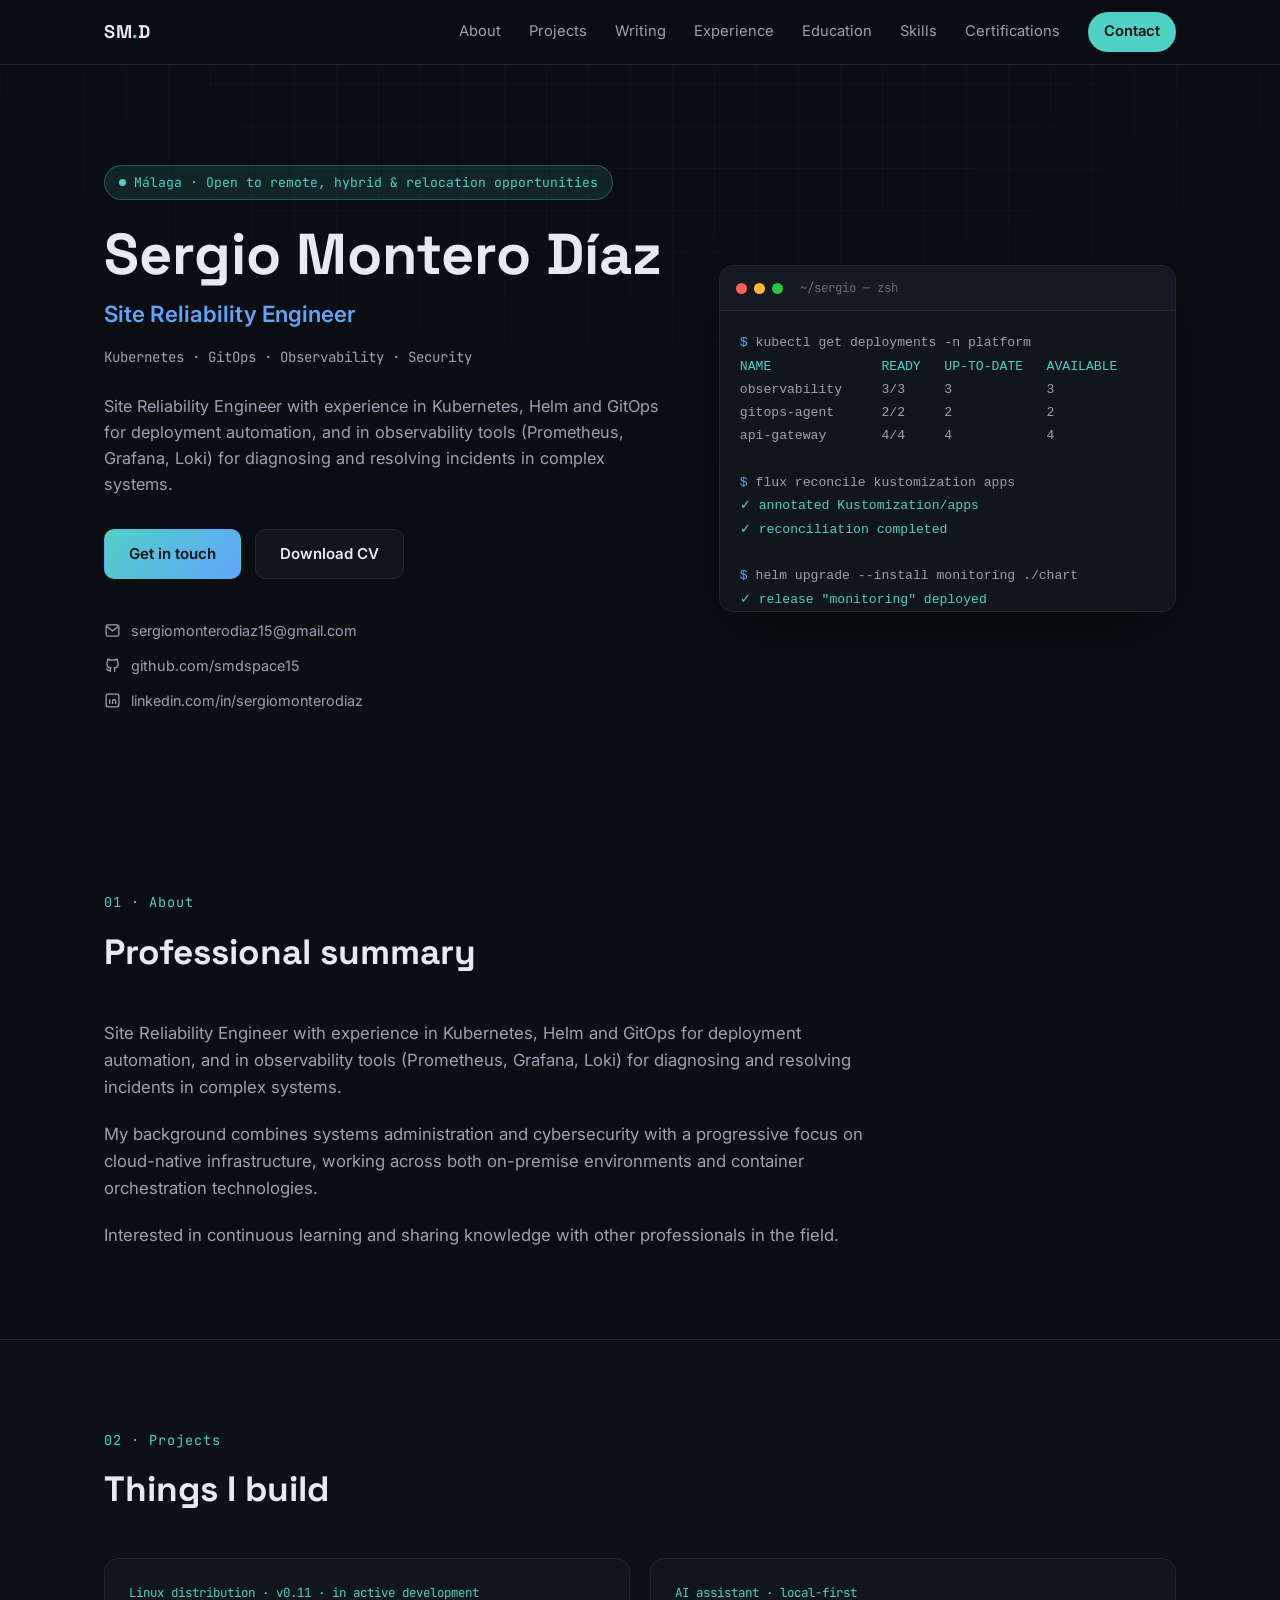
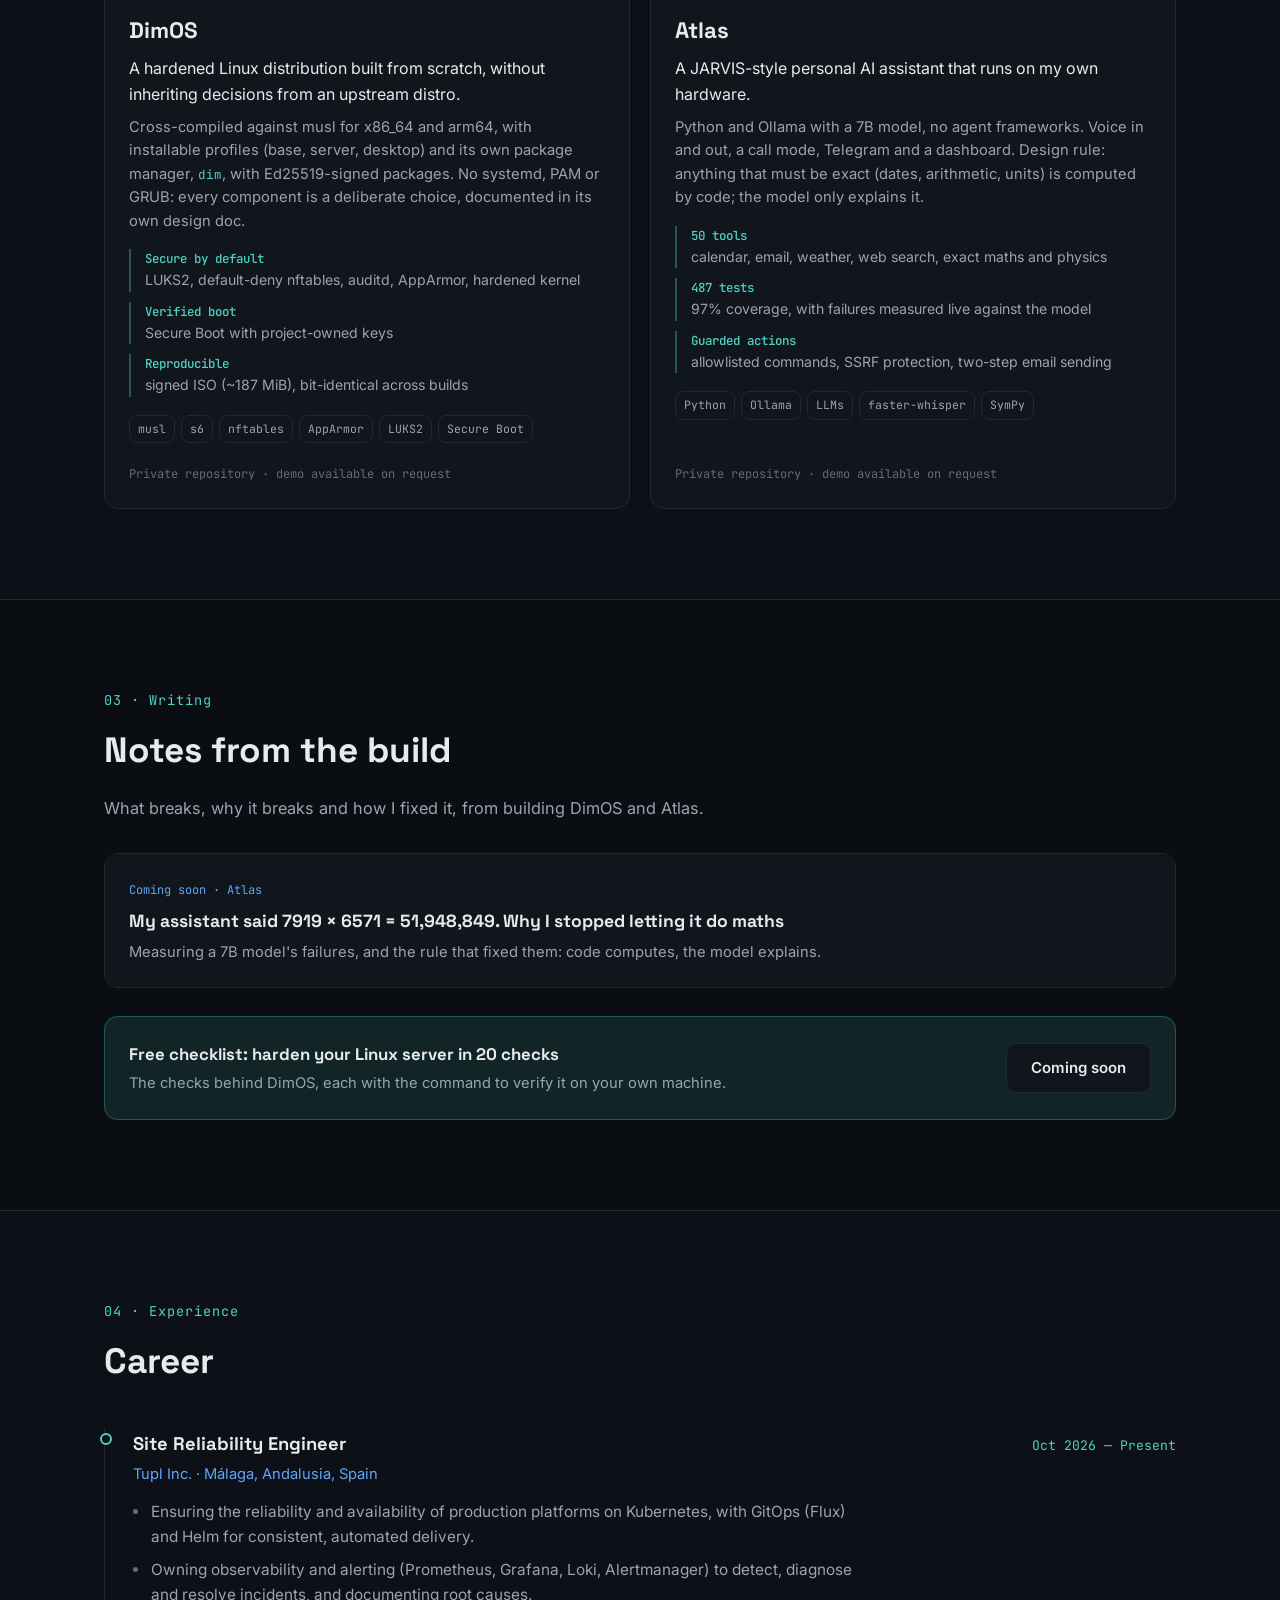
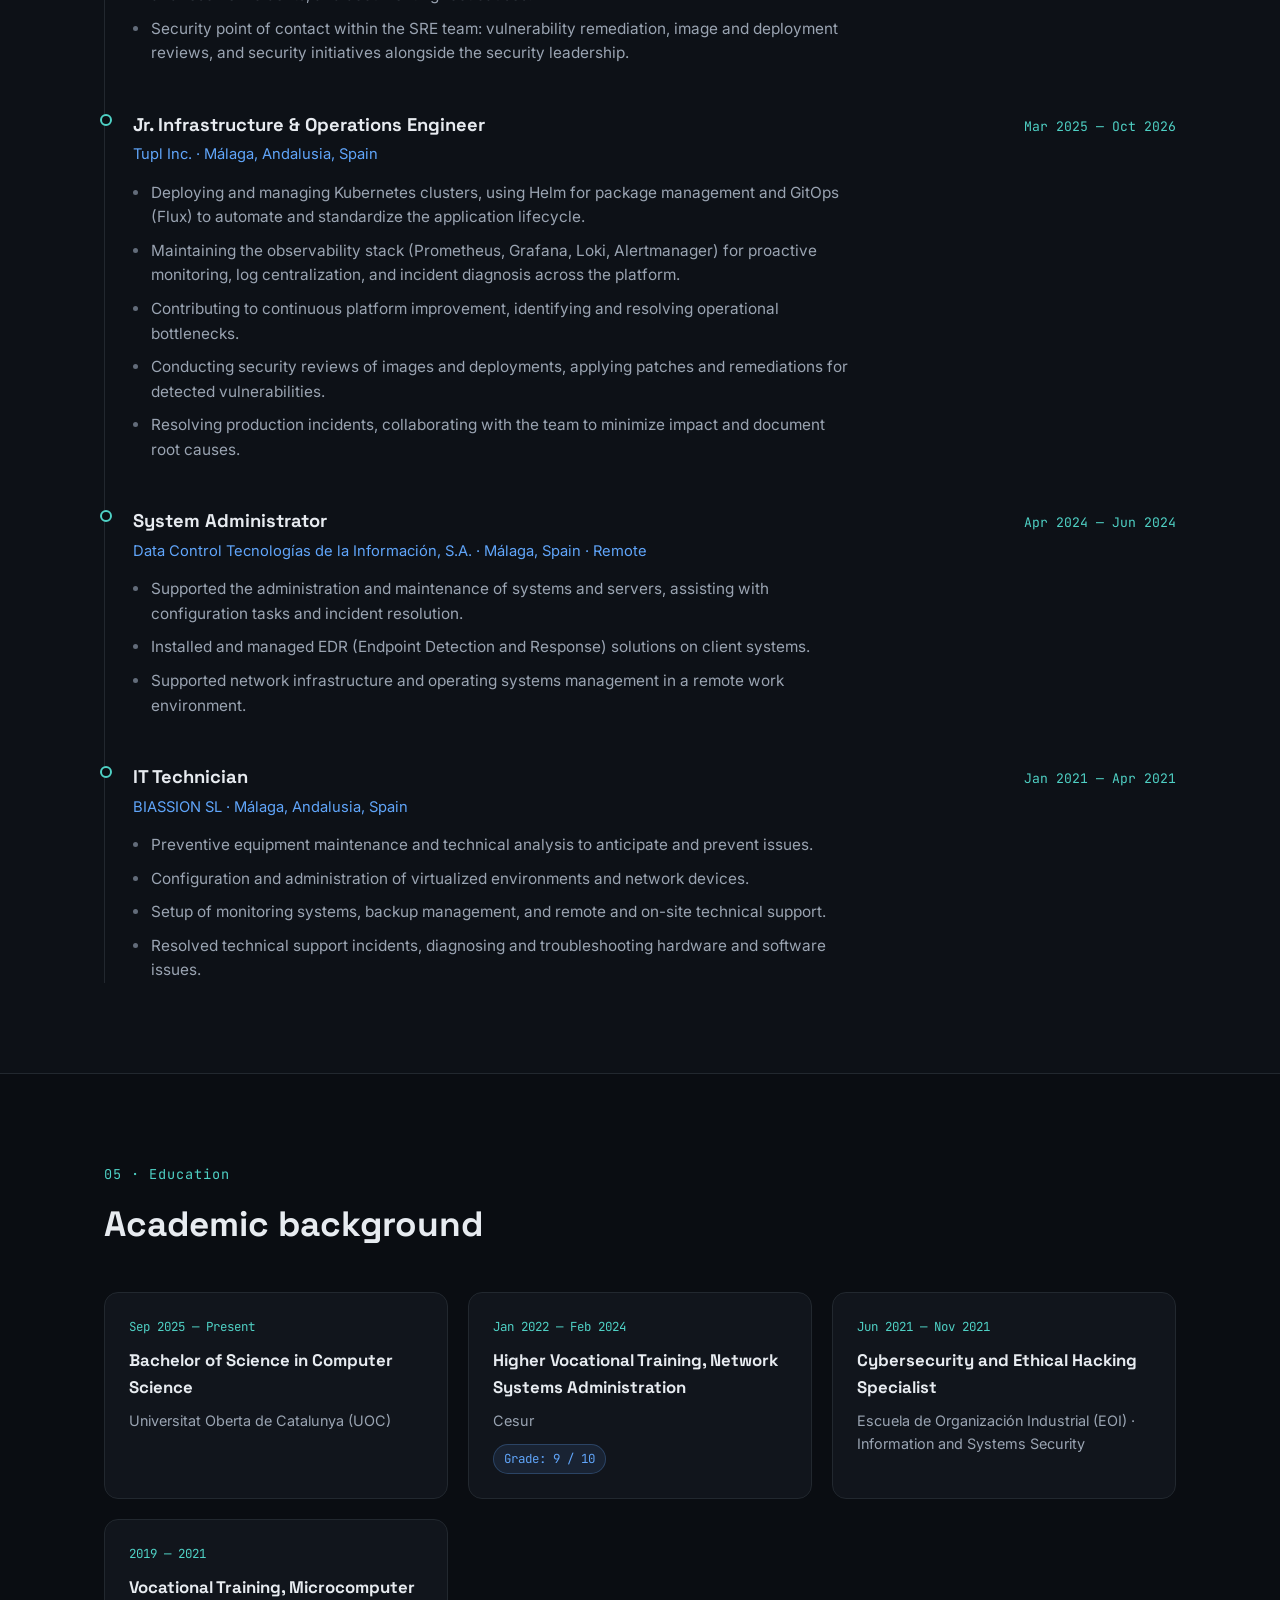
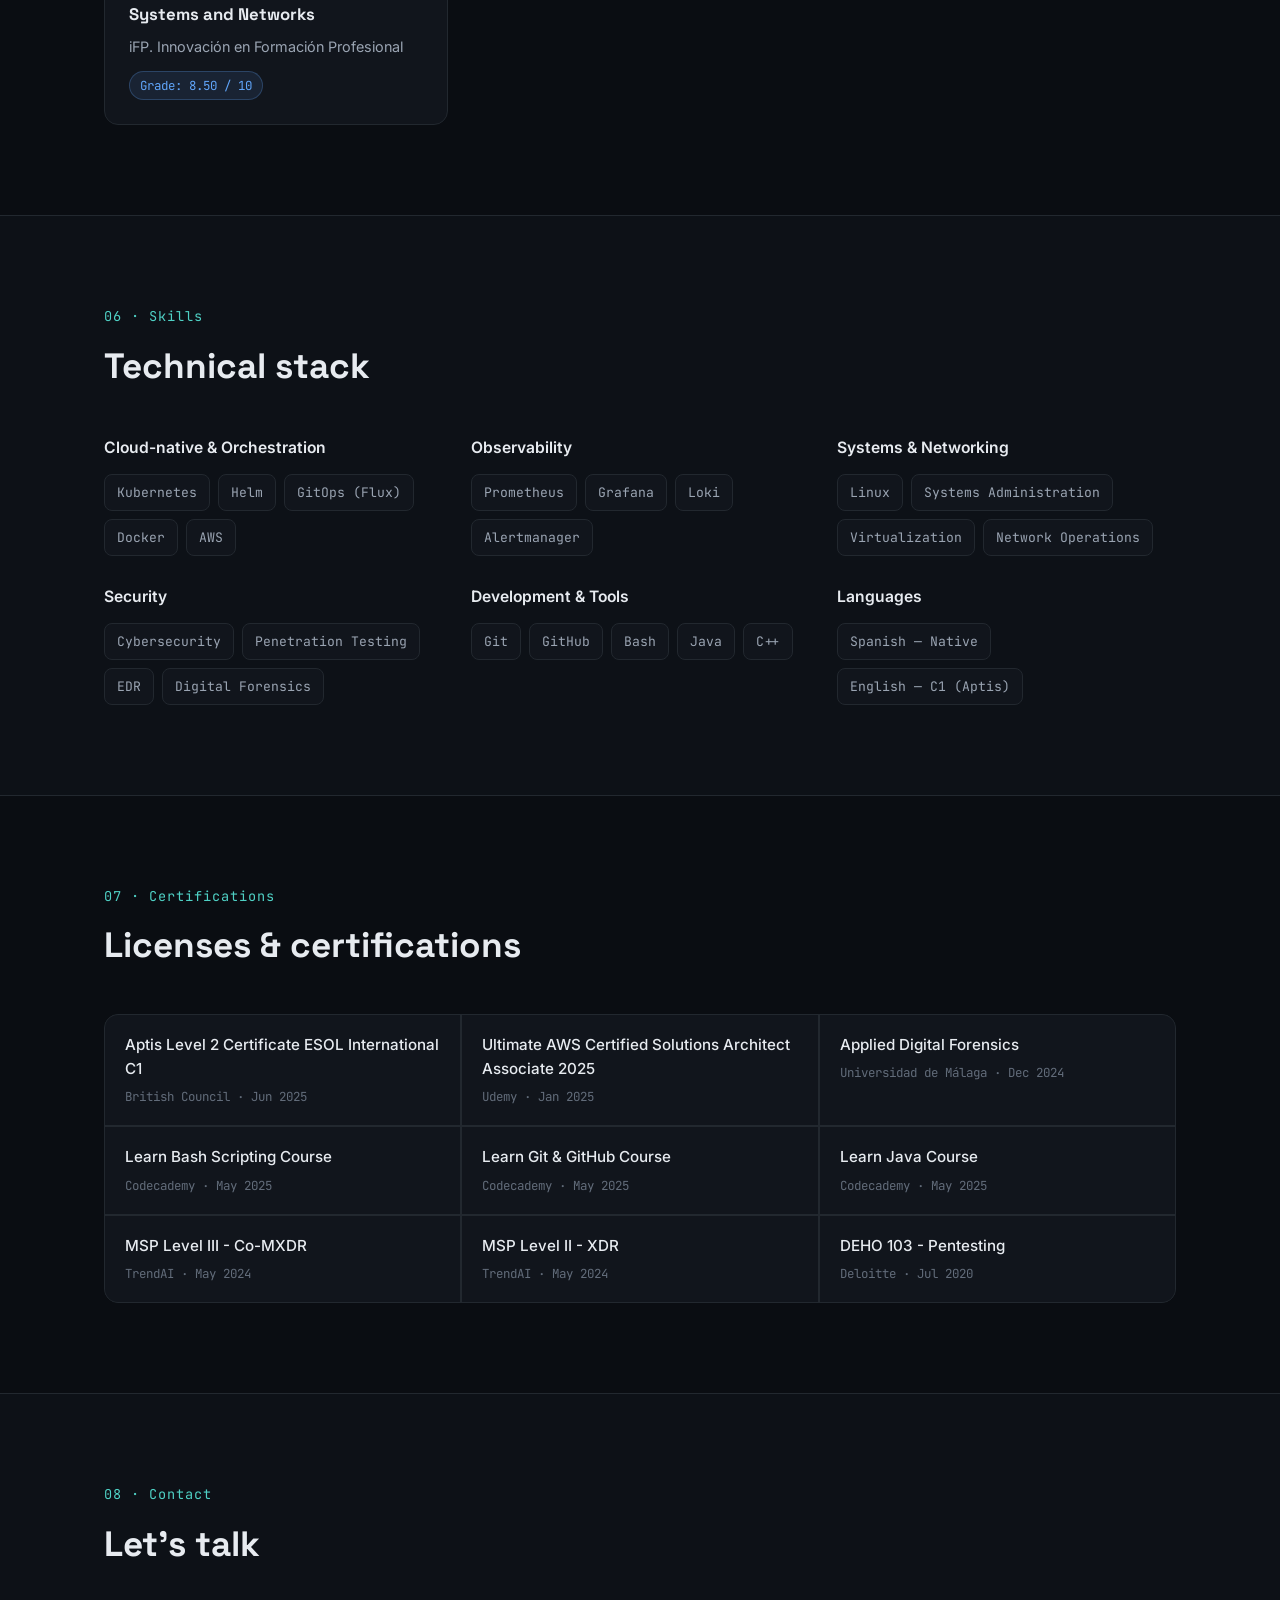
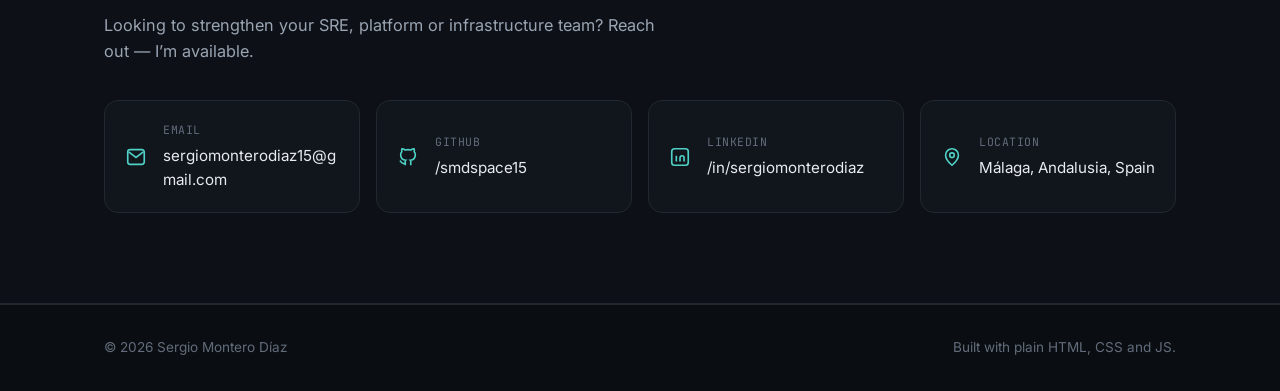
==== commit 7d68128d: "Add SRE role to Career" ====
--- a/index.html
+++ b/index.html
@@ -212,8 +212,24 @@
           <div class="timeline__dot"></div>
           <div class="timeline__content">
             <div class="timeline__head">
+              <h3>Site Reliability Engineer</h3>
+              <span class="timeline__date">Oct 2026 — Present</span>
+            </div>
+            <p class="timeline__org">Tupl Inc. · Málaga, Andalusia, Spain</p>
+            <ul class="timeline__list">
+              <li>Ensuring the reliability and availability of production platforms on Kubernetes, with GitOps (Flux) and Helm for consistent, automated delivery.</li>
+              <li>Owning observability and alerting (Prometheus, Grafana, Loki, Alertmanager) to detect, diagnose and resolve incidents, and documenting root causes.</li>
+              <li>Security point of contact within the SRE team: vulnerability remediation, image and deployment reviews, and security initiatives alongside the security leadership.</li>
+            </ul>
+          </div>
+        </article>
+
+        <article class="timeline__item">
+          <div class="timeline__dot"></div>
+          <div class="timeline__content">
+            <div class="timeline__head">
               <h3>Jr. Infrastructure &amp; Operations Engineer</h3>
-              <span class="timeline__date">Mar 2025 — Present</span>
+              <span class="timeline__date">Mar 2025 — Oct 2026</span>
             </div>
             <p class="timeline__org">Tupl Inc. · Málaga, Andalusia, Spain</p>
             <ul class="timeline__list">
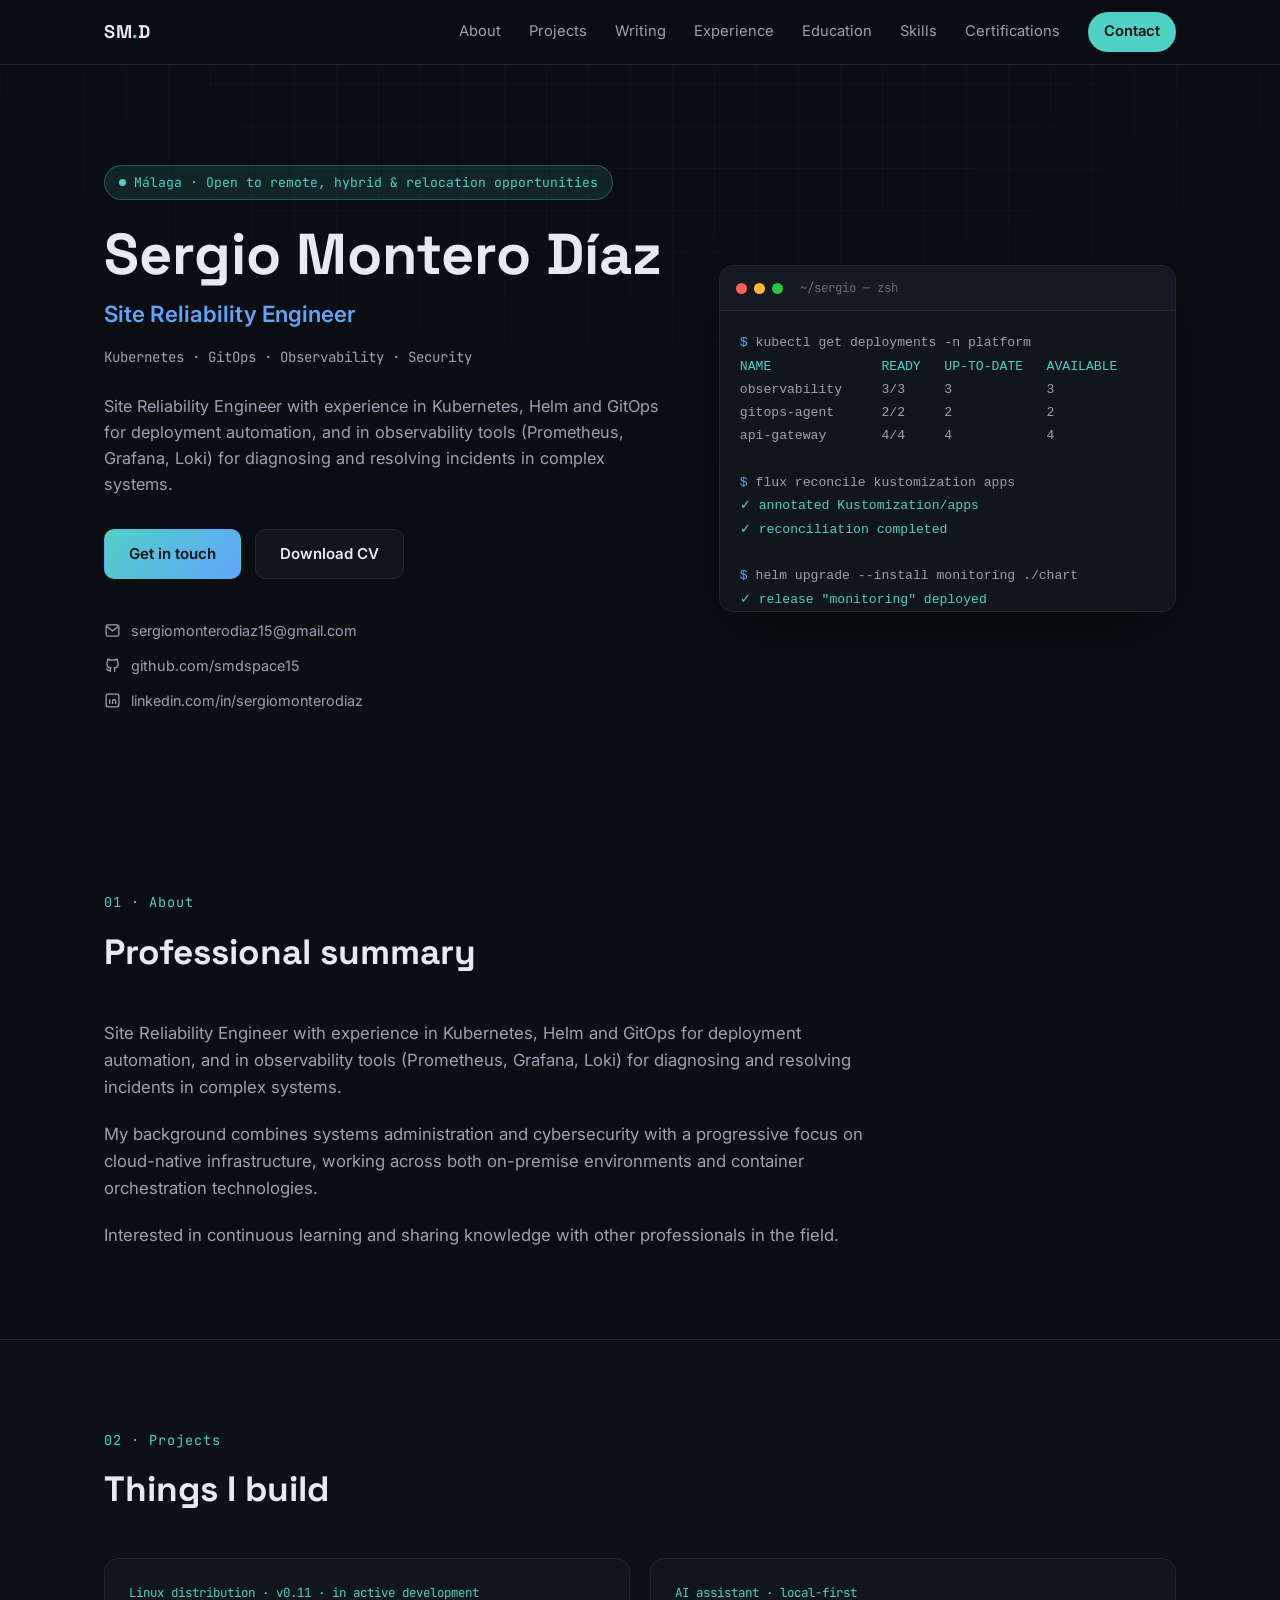
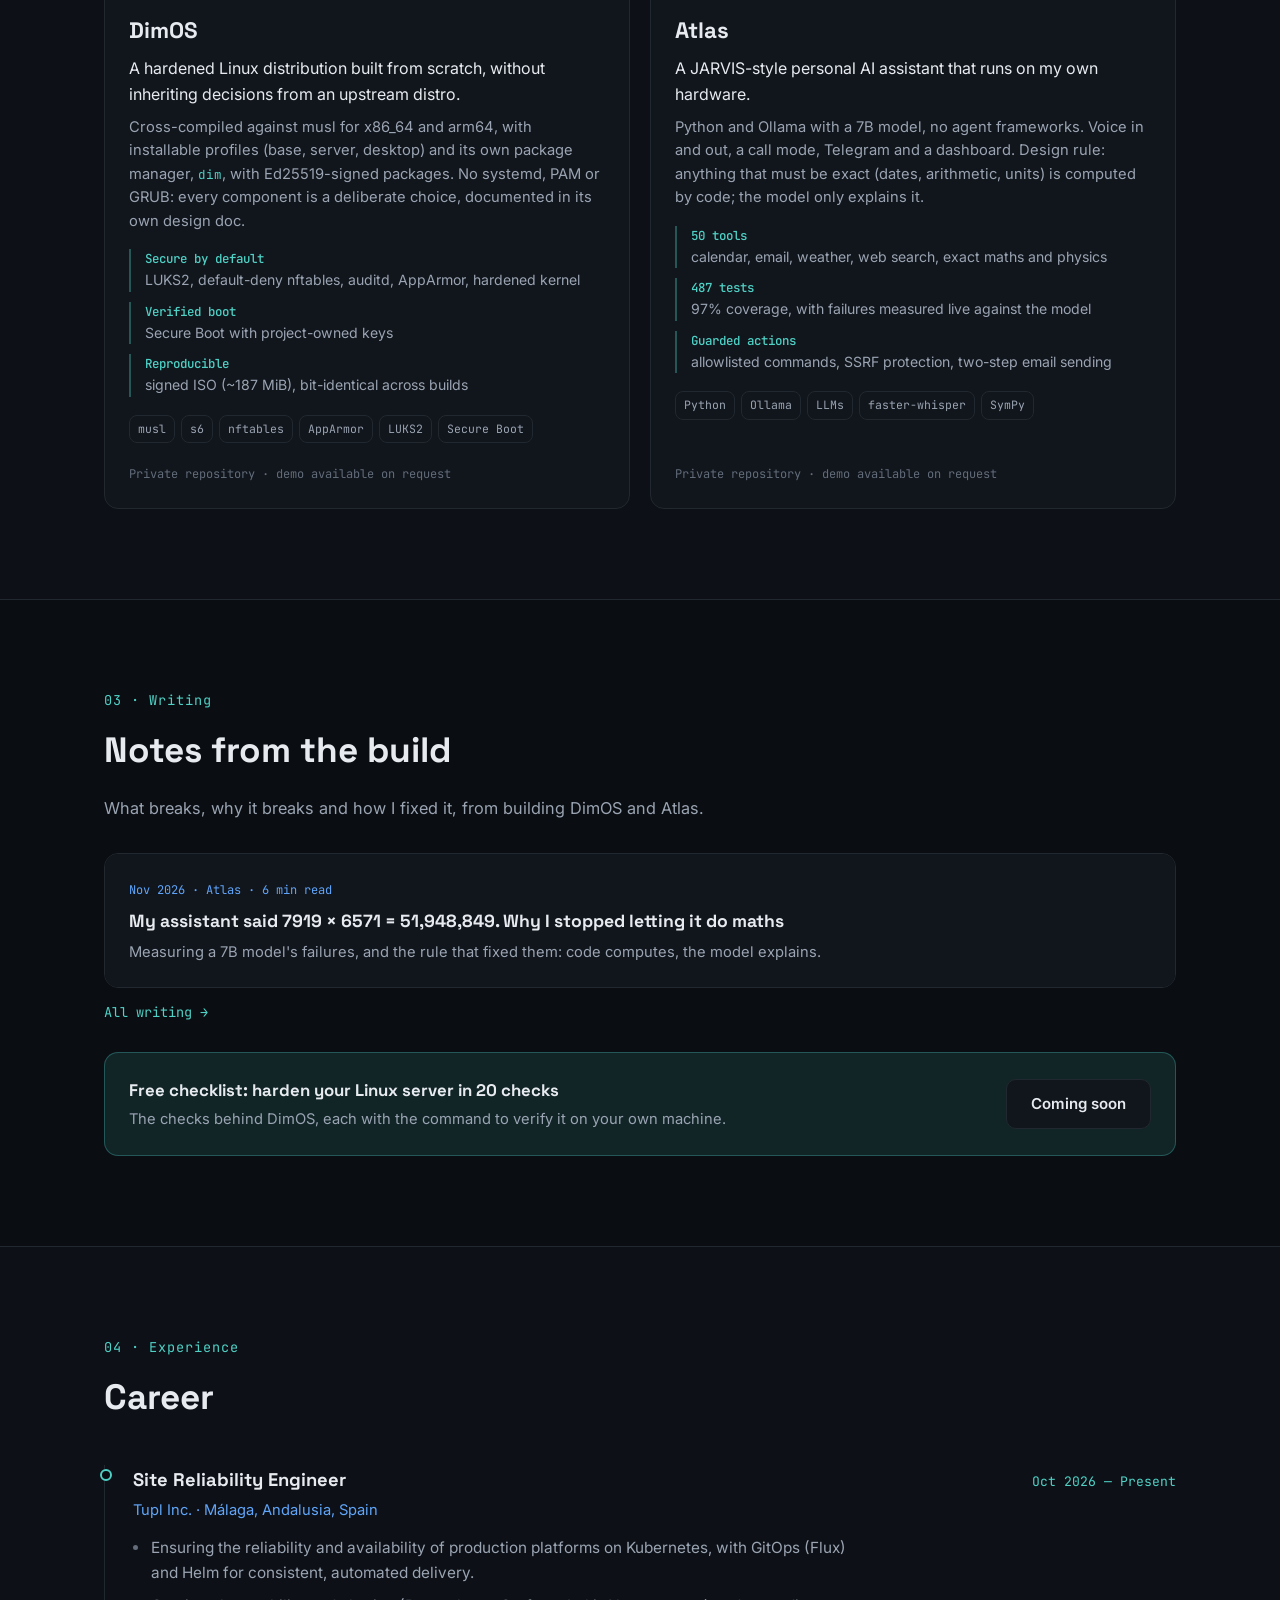
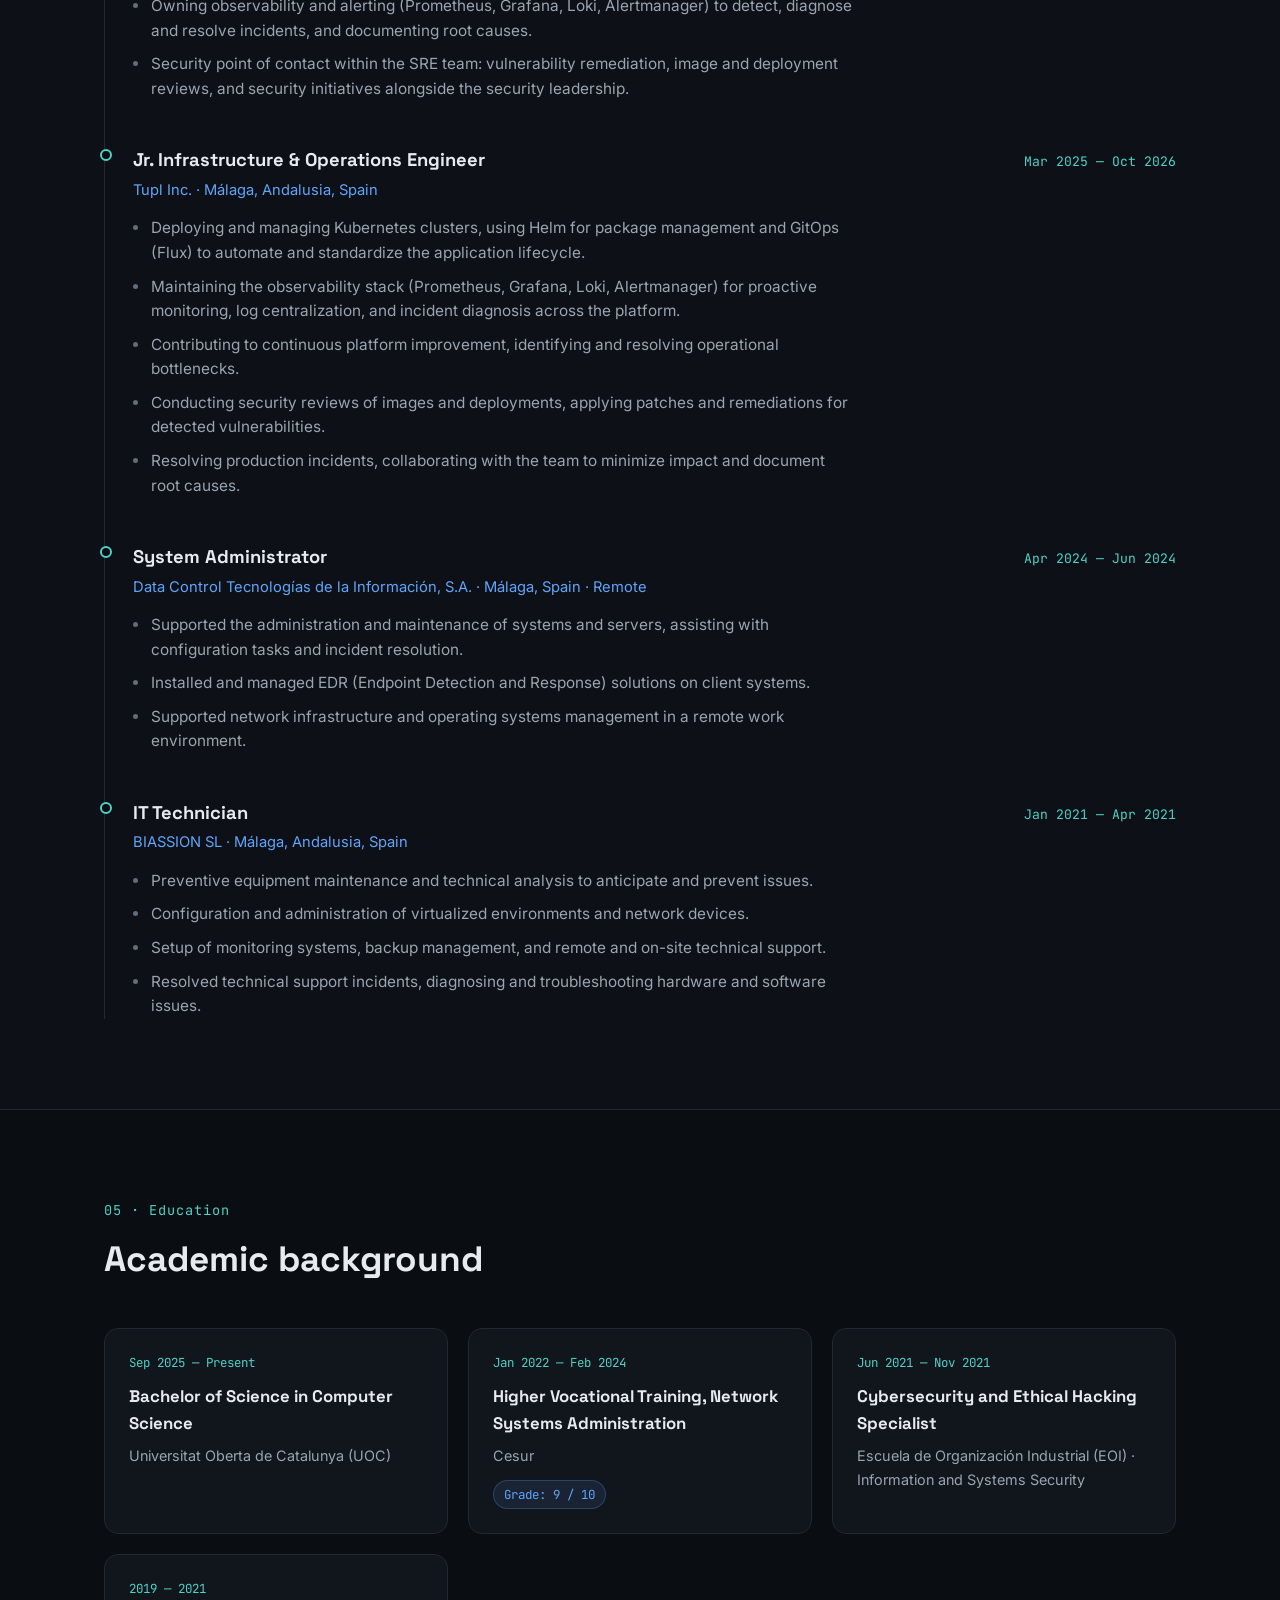
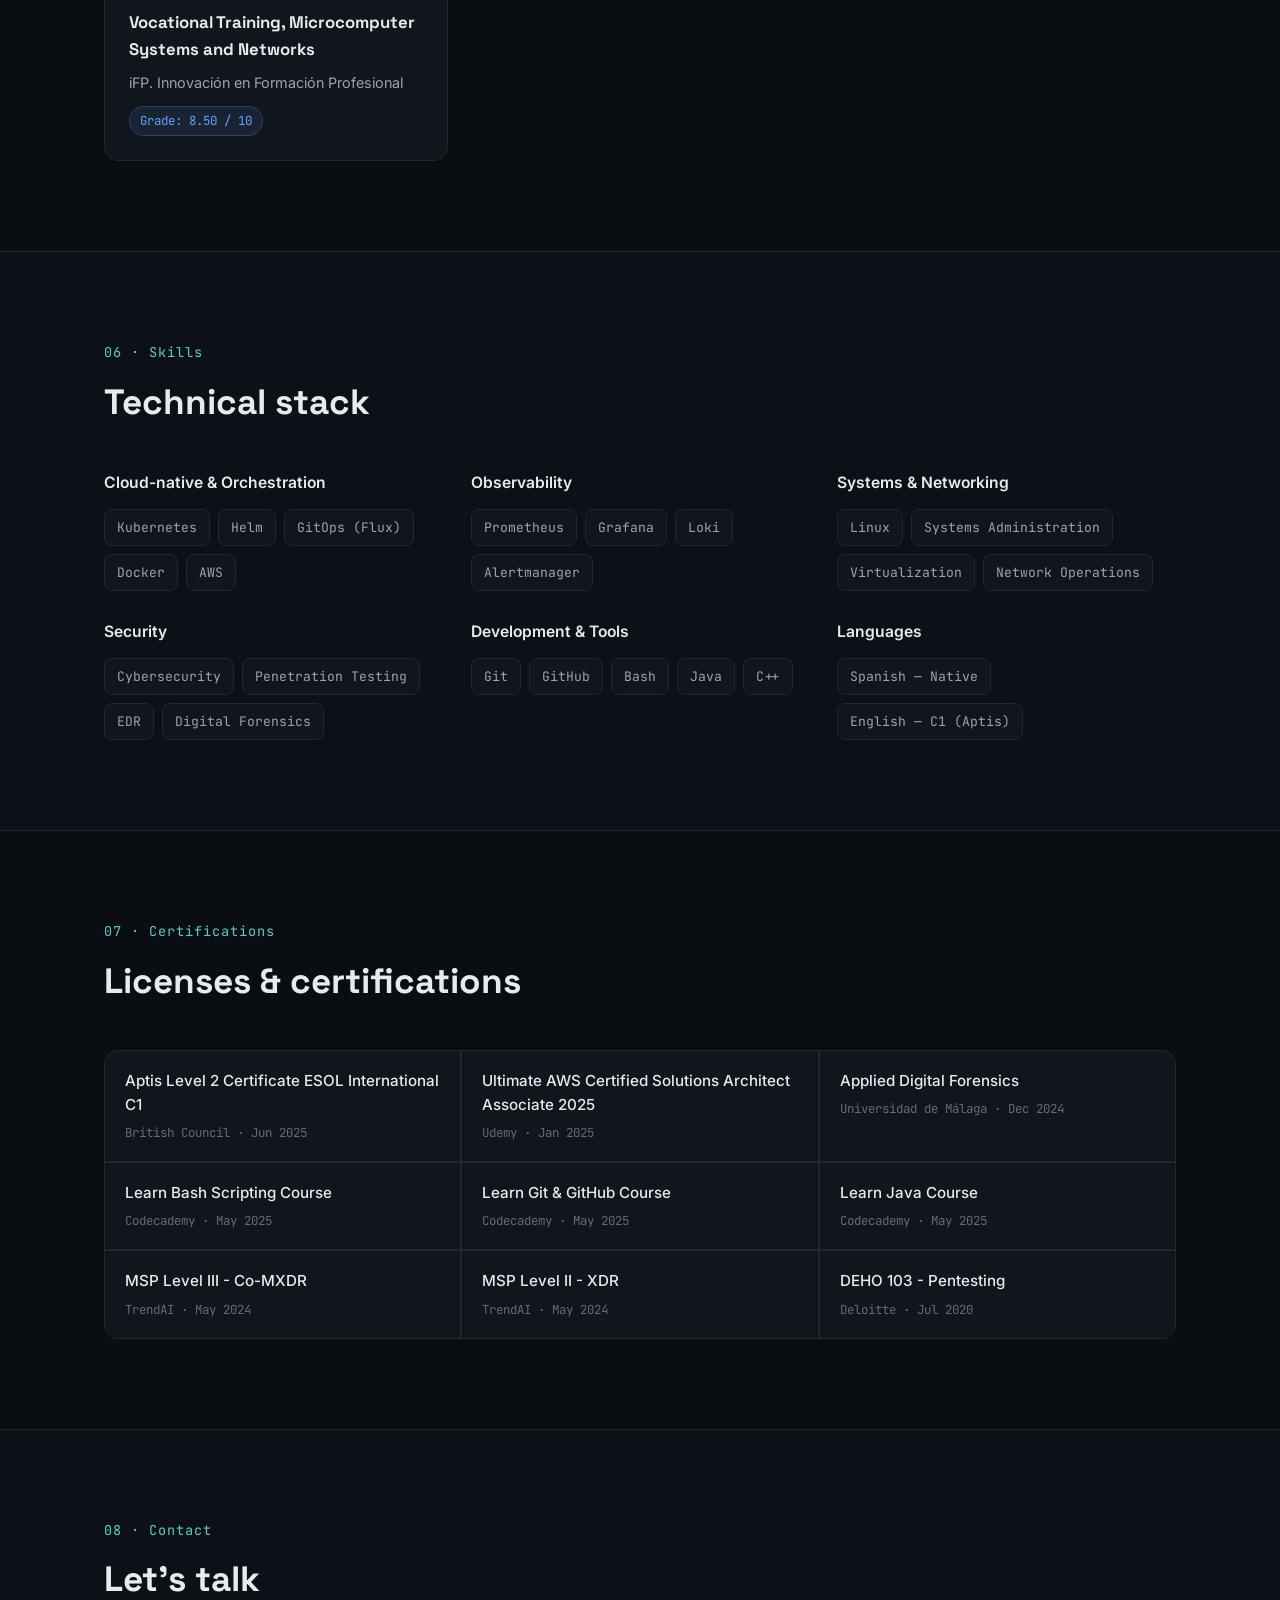
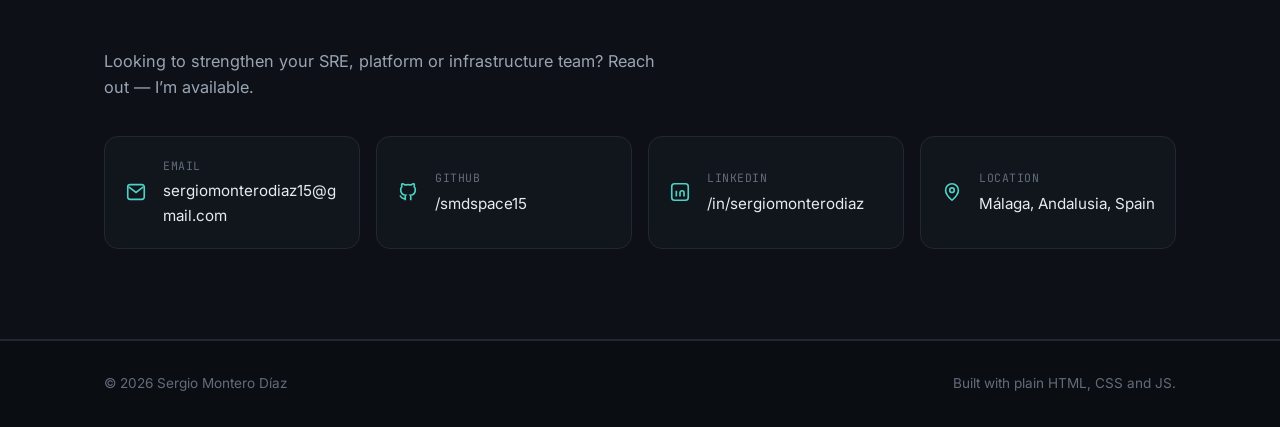
==== commit e89ce831: "Add blog and first article" ====
--- a/index.html
+++ b/index.html
@@ -184,12 +184,13 @@
       <p class="writing__intro">What breaks, why it breaks and how I fixed it, from building DimOS and Atlas.</p>
 
       <div class="writing-list">
-        <article class="writing-item">
-          <span class="writing-item__meta">Coming soon · Atlas</span>
+        <a class="writing-item writing-item--link" href="/blog/stopped-letting-my-assistant-do-maths/">
+          <span class="writing-item__meta">Nov 2026 · Atlas · 6 min read</span>
           <h3 class="writing-item__title">My assistant said 7919 × 6571 = 51,948,849. Why I stopped letting it do maths</h3>
           <p class="writing-item__desc">Measuring a 7B model's failures, and the rule that fixed them: code computes, the model explains.</p>
-        </article>
-      </div>
+        </a>
+      </div>
+      <p class="writing__more"><a href="/blog/">All writing →</a></p>
 
       <div class="newsletter">
         <div>
--- a/css/style.css
+++ b/css/style.css
@@ -460,6 +460,34 @@
 .newsletter__title{ font-size: 1.05rem; margin-bottom: 4px; }
 .newsletter__desc{ color: var(--text-dim); font-size: 0.92rem; }
 .newsletter__soon{ cursor: default; }
+
+.writing-item--link{ display:block; transition: background .2s ease; }
+.writing-item--link:hover{ background: var(--surface-2); }
+.writing-item--link:hover .writing-item__title{ color: var(--accent); }
+.writing__more{ margin: -14px 0 28px; font-family: var(--font-mono); font-size: 0.85rem; }
+.writing__more a{ color: var(--accent); }
+.writing__more a:hover{ color: var(--accent-2); }
+
+/* Post */
+.post{ padding: 70px 0 90px; }
+.post__container{ max-width: 760px; }
+.post__back{ font-family: var(--font-mono); font-size: 0.82rem; color: var(--text-faint); }
+.post__back:hover{ color: var(--accent); }
+.post__meta{ font-family: var(--font-mono); font-size: 0.8rem; color: var(--accent-2); margin: 28px 0 10px; }
+.post__title{ font-size: clamp(1.8rem, 4vw, 2.5rem); line-height: 1.2; margin-bottom: 20px; }
+.post__lead{ font-size: 1.15rem; color: var(--text); margin-bottom: 28px; }
+.post__body{ color: var(--text-dim); font-size: 1.03rem; line-height: 1.75; margin-bottom: 44px; }
+.post__body p{ margin-bottom: 18px; }
+.post__body h2{ color: var(--text); font-size: 1.35rem; margin: 40px 0 14px; }
+.post__body strong{ color: var(--text); }
+.post__body ul, .post__body ol{ margin: 0 0 18px; padding-left: 22px; }
+.post__body ul{ list-style: disc; }
+.post__body ol{ list-style: decimal; }
+.post__body li{ margin-bottom: 8px; padding-left: 4px; }
+.post__body li::marker{ color: var(--accent); }
+.post__body code{ font-family: var(--font-mono); font-size: 0.88em; color: var(--accent); background: var(--surface); border: 1px solid var(--border); padding: 1px 6px; border-radius: 6px; }
+.post__code{ line-height: 1.5; font-size: 0.85rem; background: var(--surface); border: 1px solid var(--border); border-radius: var(--radius); padding: 18px 20px; overflow-x: auto; margin: 0 0 20px; }
+.post__code code{ background: none; border: 0; padding: 0; color: var(--text); font-size: 0.85rem; line-height: 1.6; }
 
 /* Certifications */
 .cert-list{
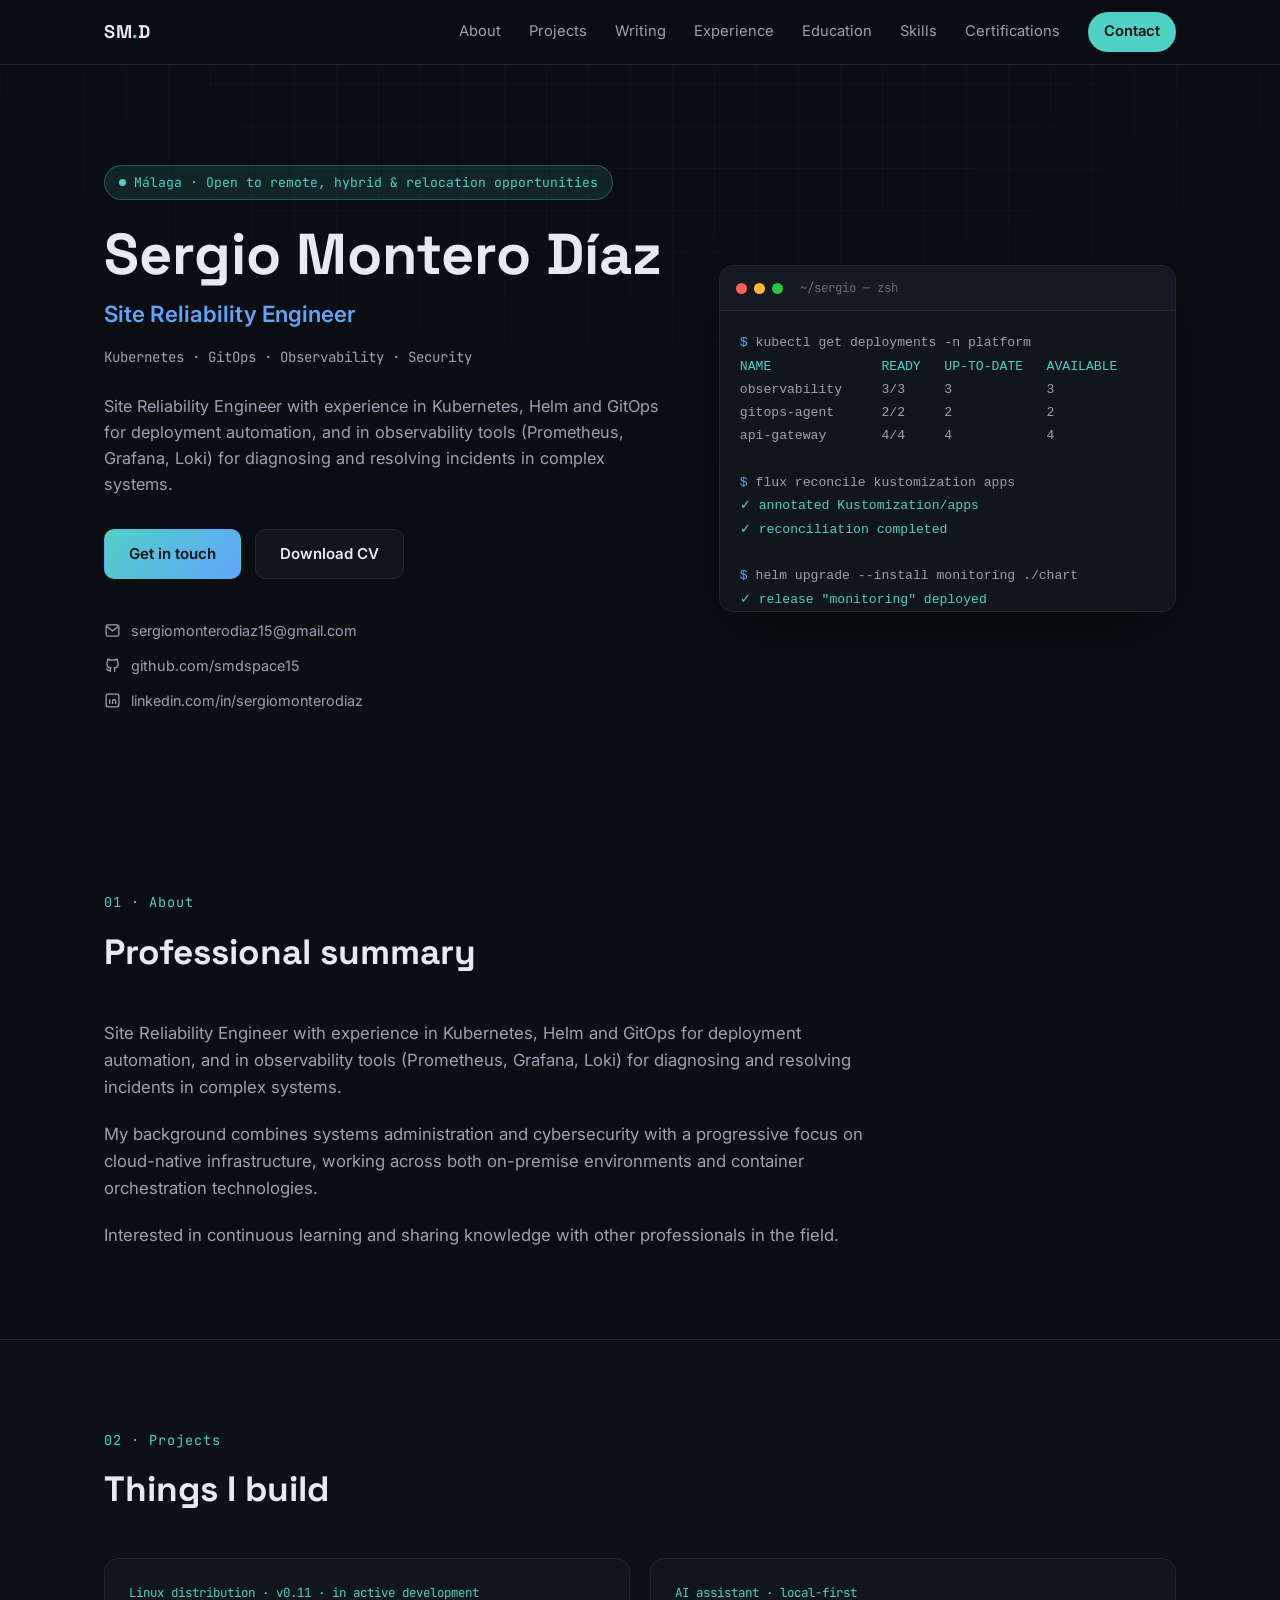
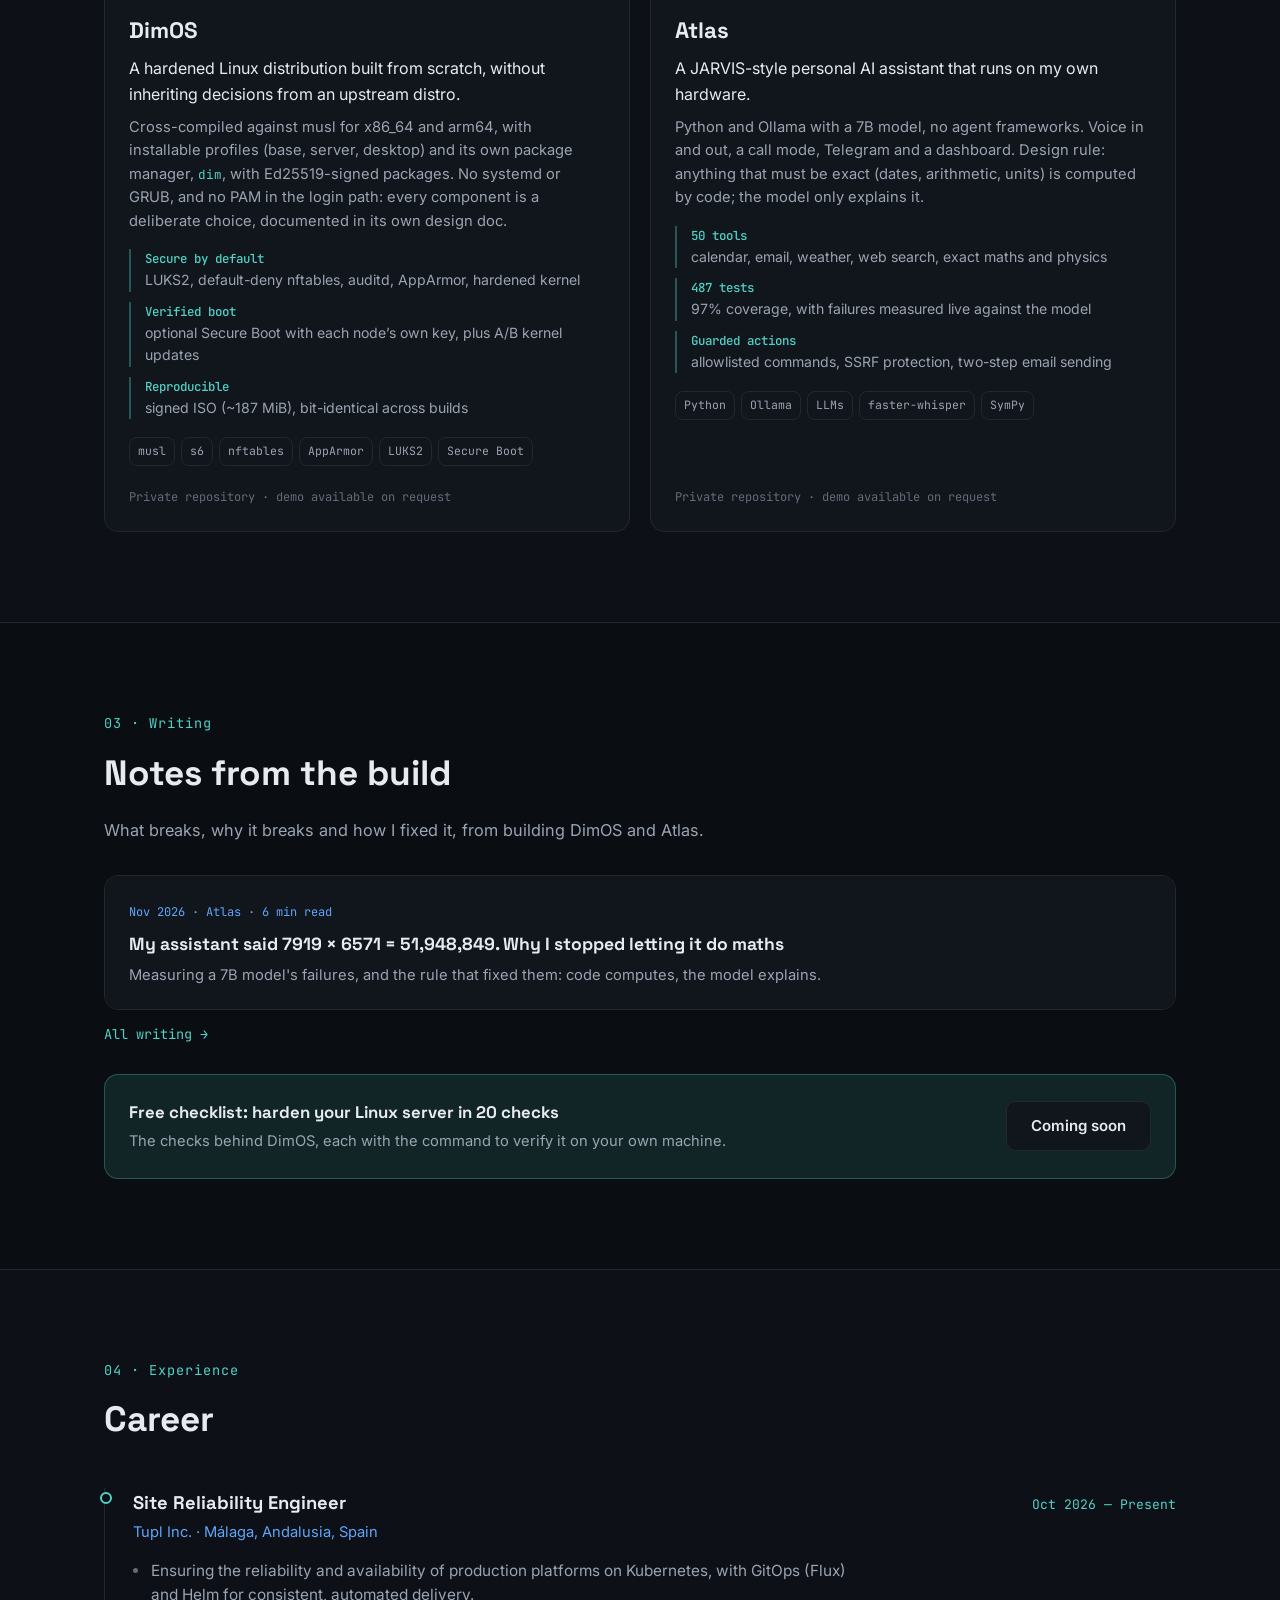
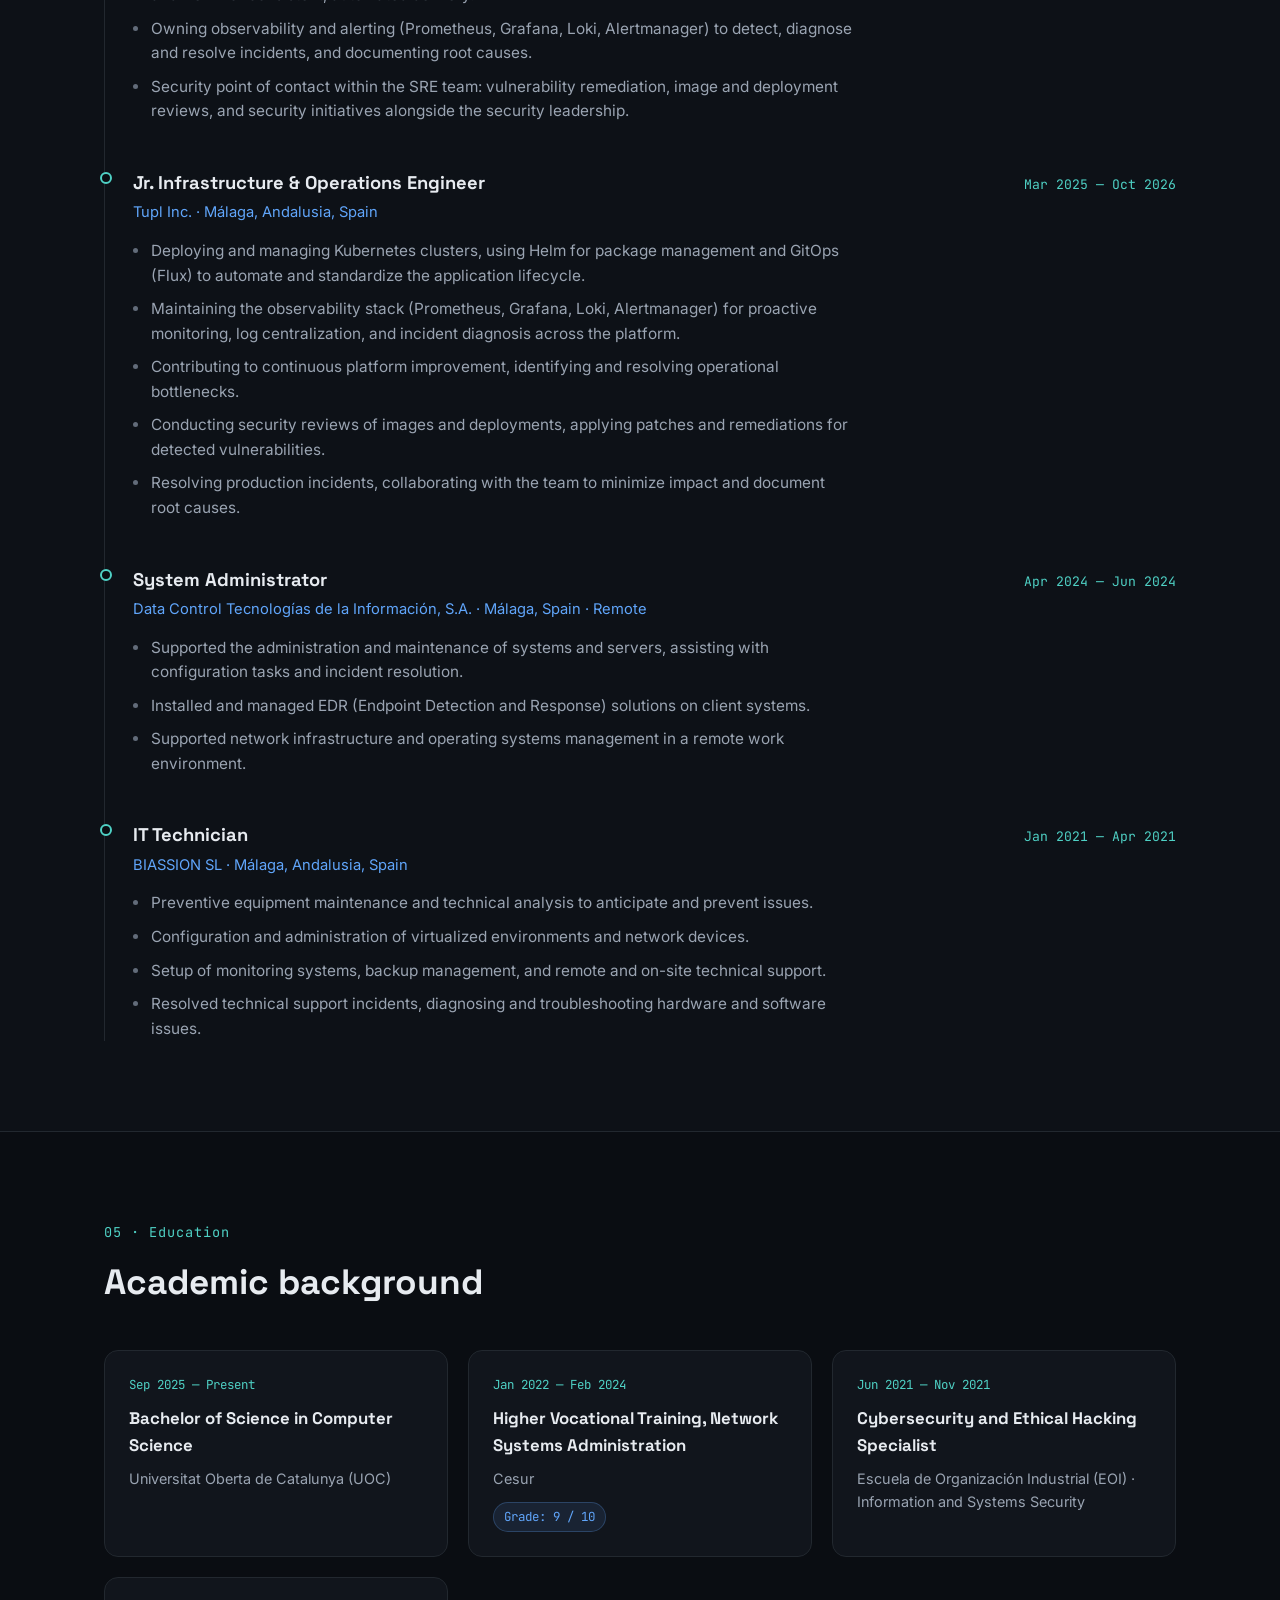
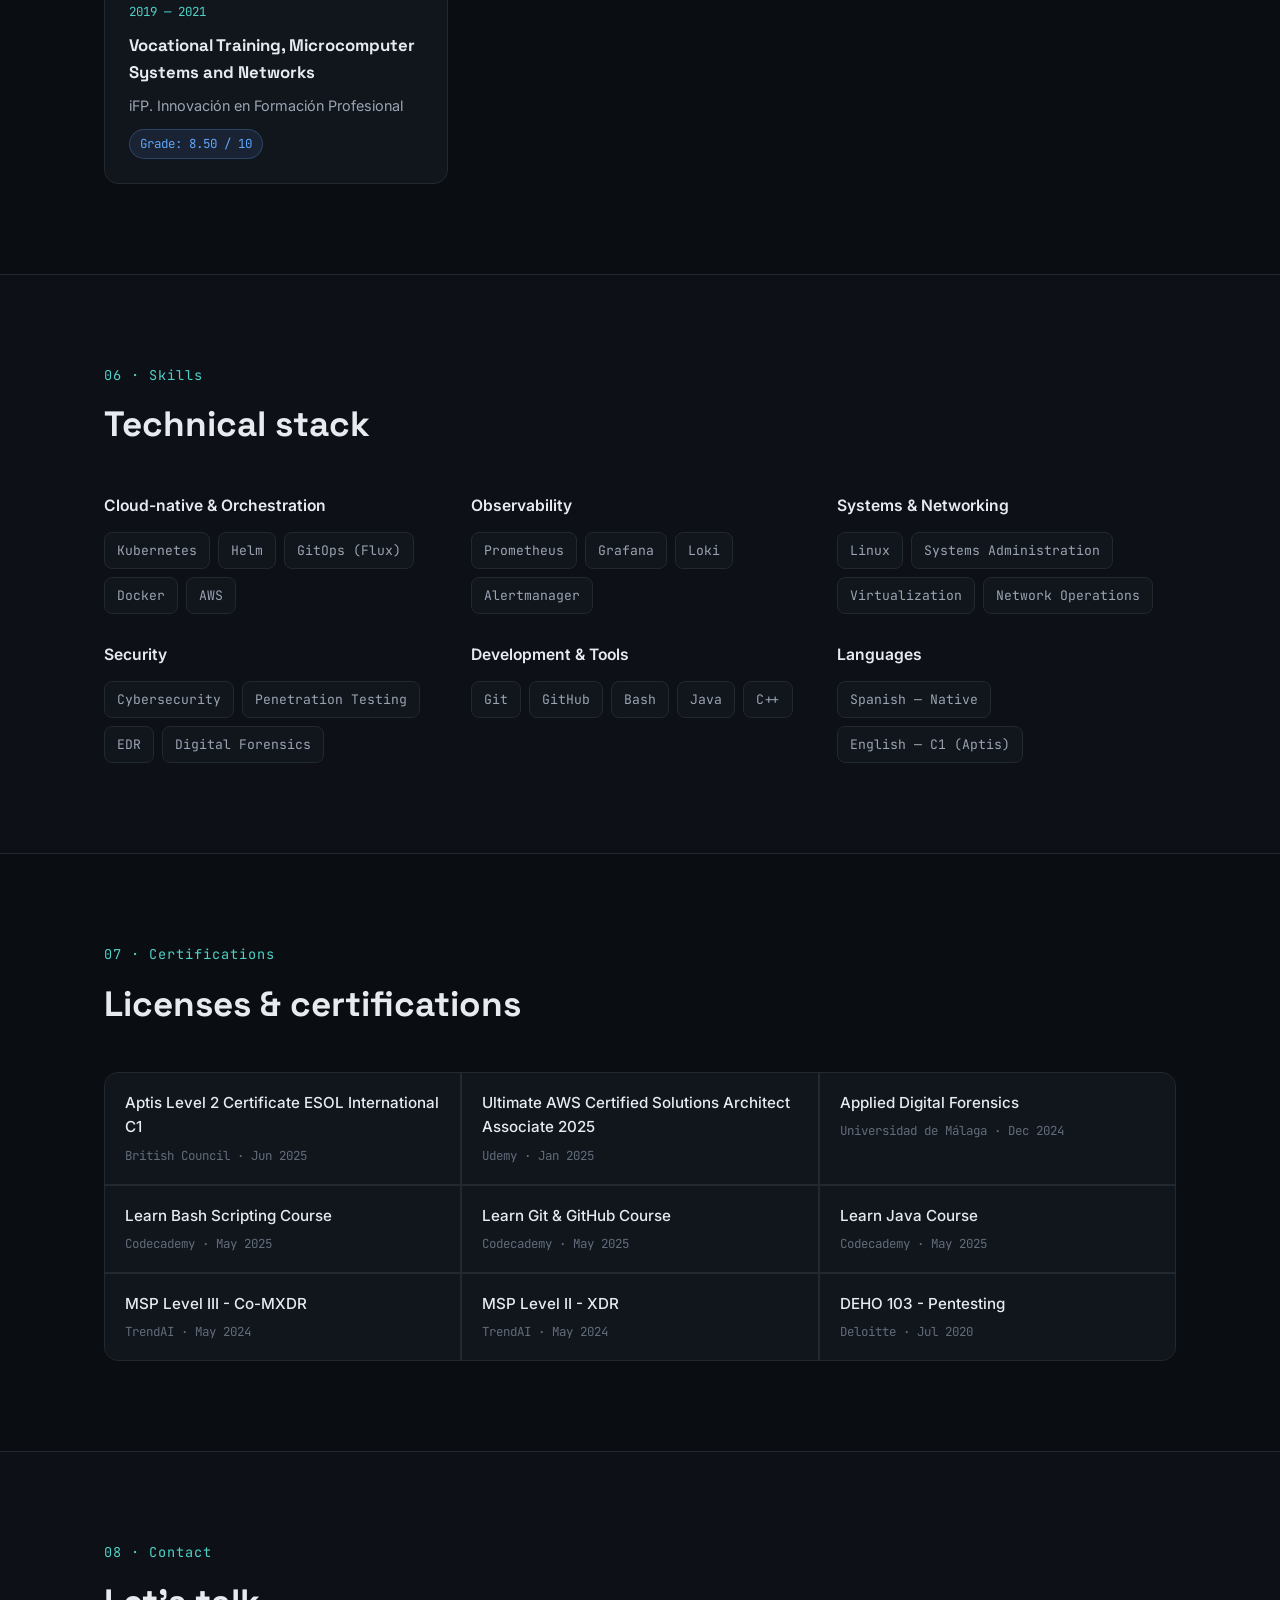
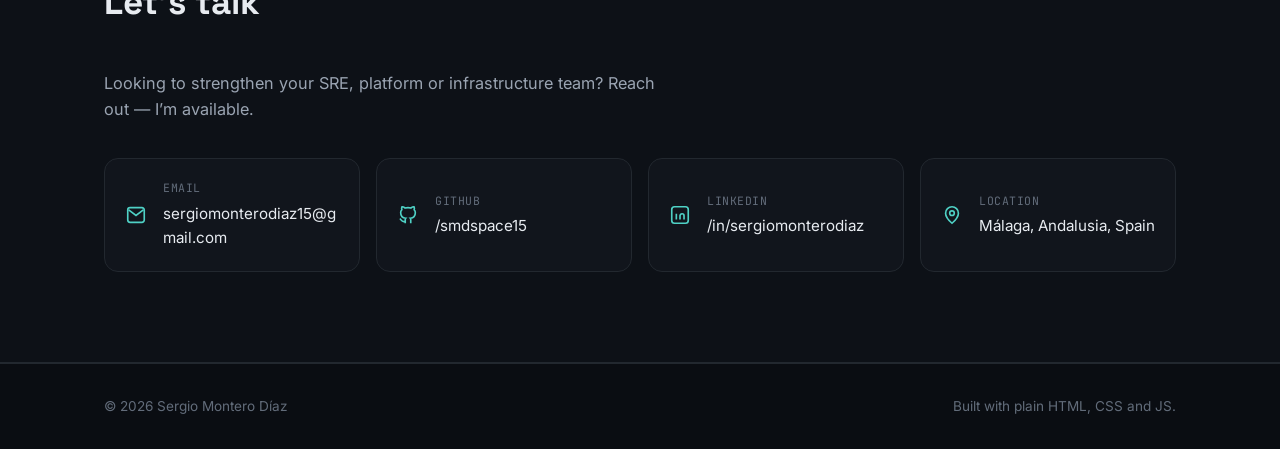
==== commit d799d315: "Fix DimOS card: PAM and Secure Boot wording" ====
--- a/index.html
+++ b/index.html
@@ -146,10 +146,10 @@
           <p class="card__date">Linux distribution · v0.11 · in active development</p>
           <h3 class="card__title project-card__title">DimOS</h3>
           <p class="project-card__lead">A hardened Linux distribution built from scratch, without inheriting decisions from an upstream distro.</p>
-          <p class="card__desc">Cross-compiled against musl for x86_64 and arm64, with installable profiles (base, server, desktop) and its own package manager, <code>dim</code>, with Ed25519-signed packages. No systemd, PAM or GRUB: every component is a deliberate choice, documented in its own design doc.</p>
+          <p class="card__desc">Cross-compiled against musl for x86_64 and arm64, with installable profiles (base, server, desktop) and its own package manager, <code>dim</code>, with Ed25519-signed packages. No systemd or GRUB, and no PAM in the login path: every component is a deliberate choice, documented in its own design doc.</p>
           <ul class="project-card__facts">
             <li><strong>Secure by default</strong> LUKS2, default-deny nftables, auditd, AppArmor, hardened kernel</li>
-            <li><strong>Verified boot</strong> Secure Boot with project-owned keys</li>
+            <li><strong>Verified boot</strong> optional Secure Boot with each node&#x2019;s own key, plus A/B kernel updates</li>
             <li><strong>Reproducible</strong> signed ISO (~187 MiB), bit-identical across builds</li>
           </ul>
           <div class="project-card__tags">
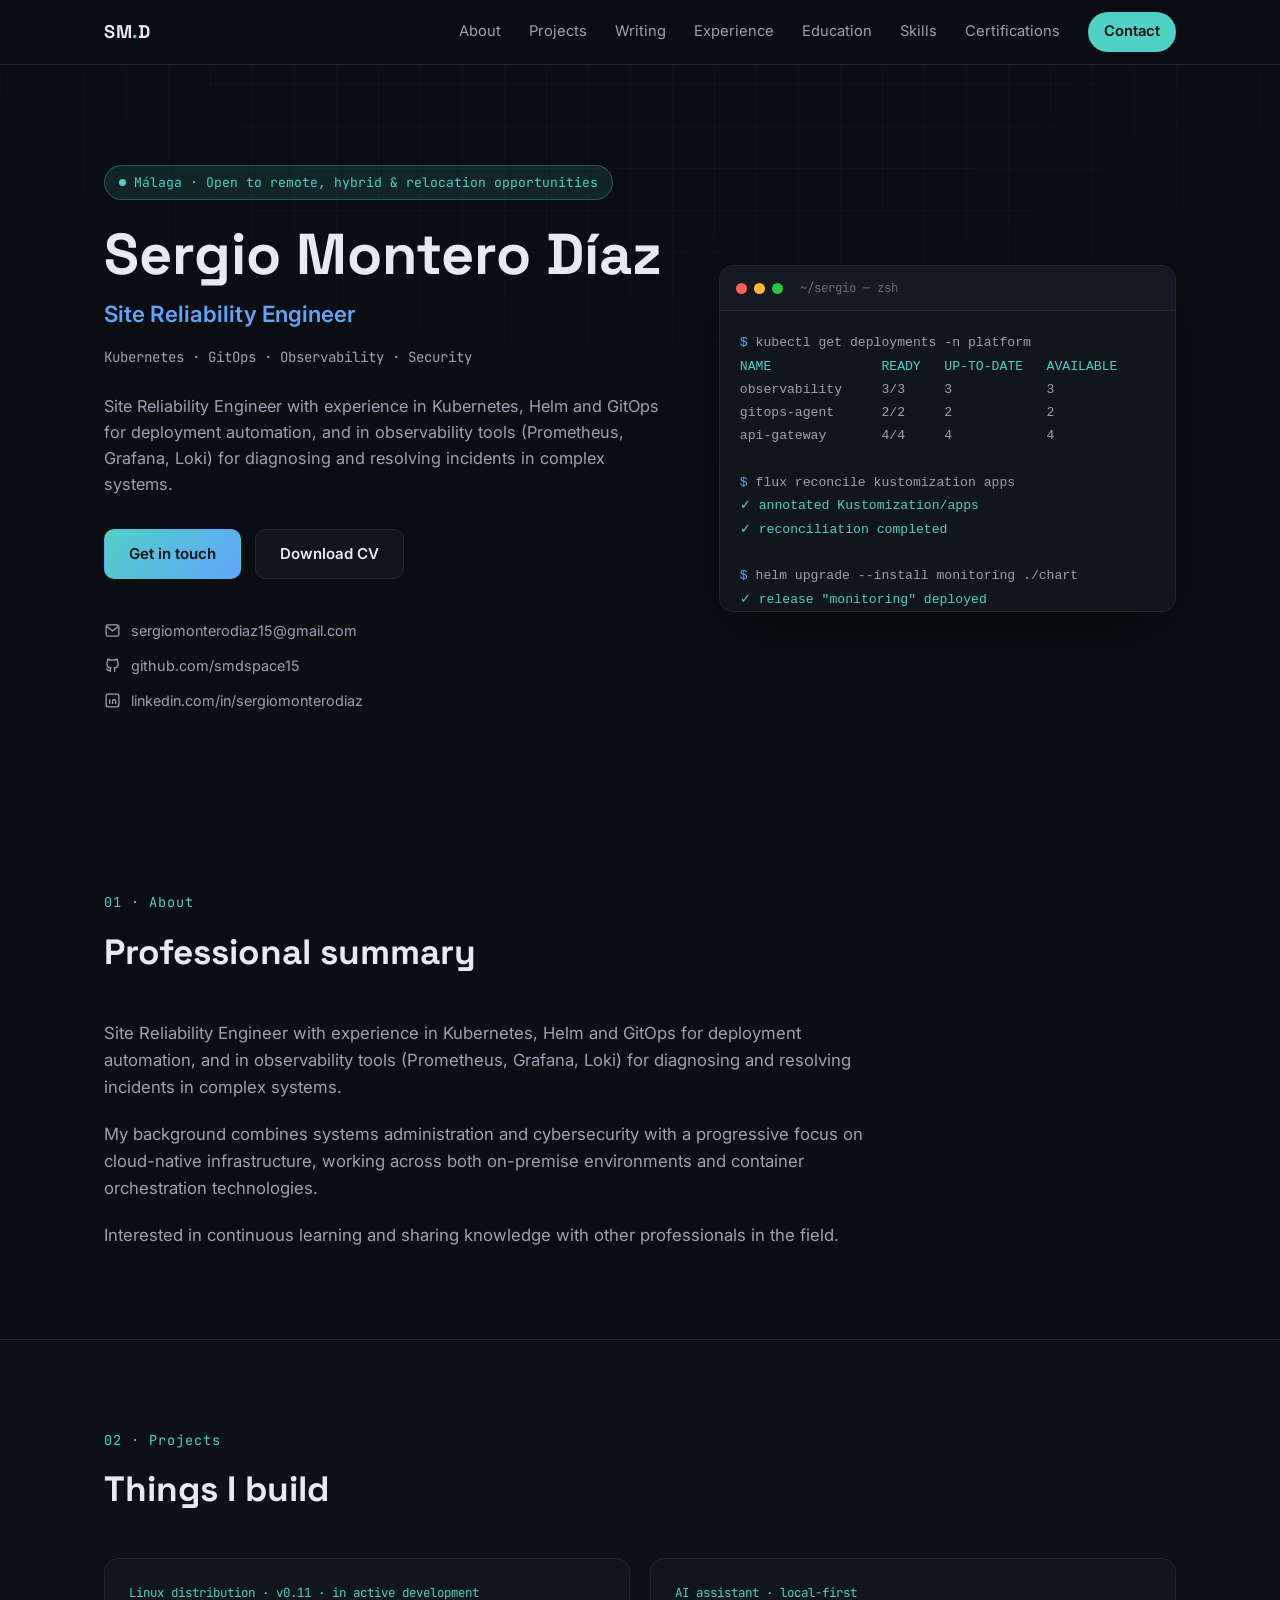
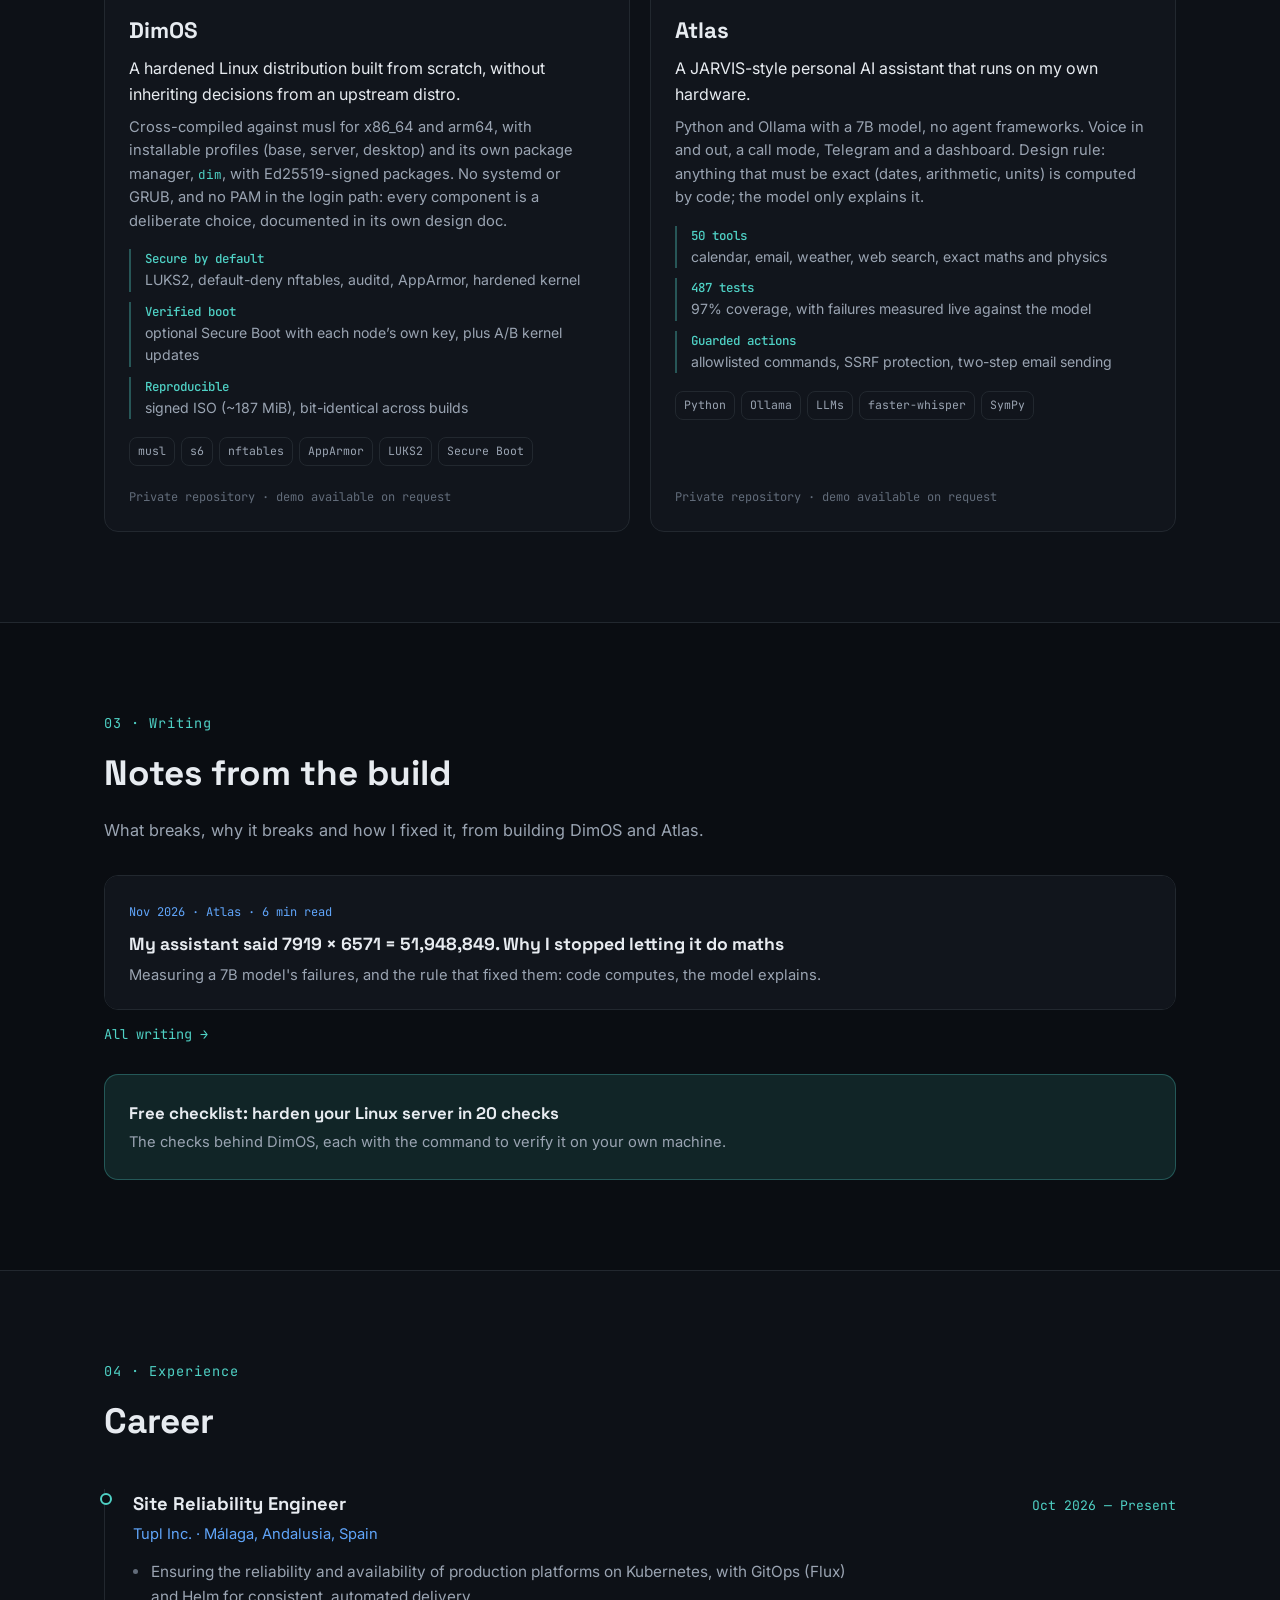
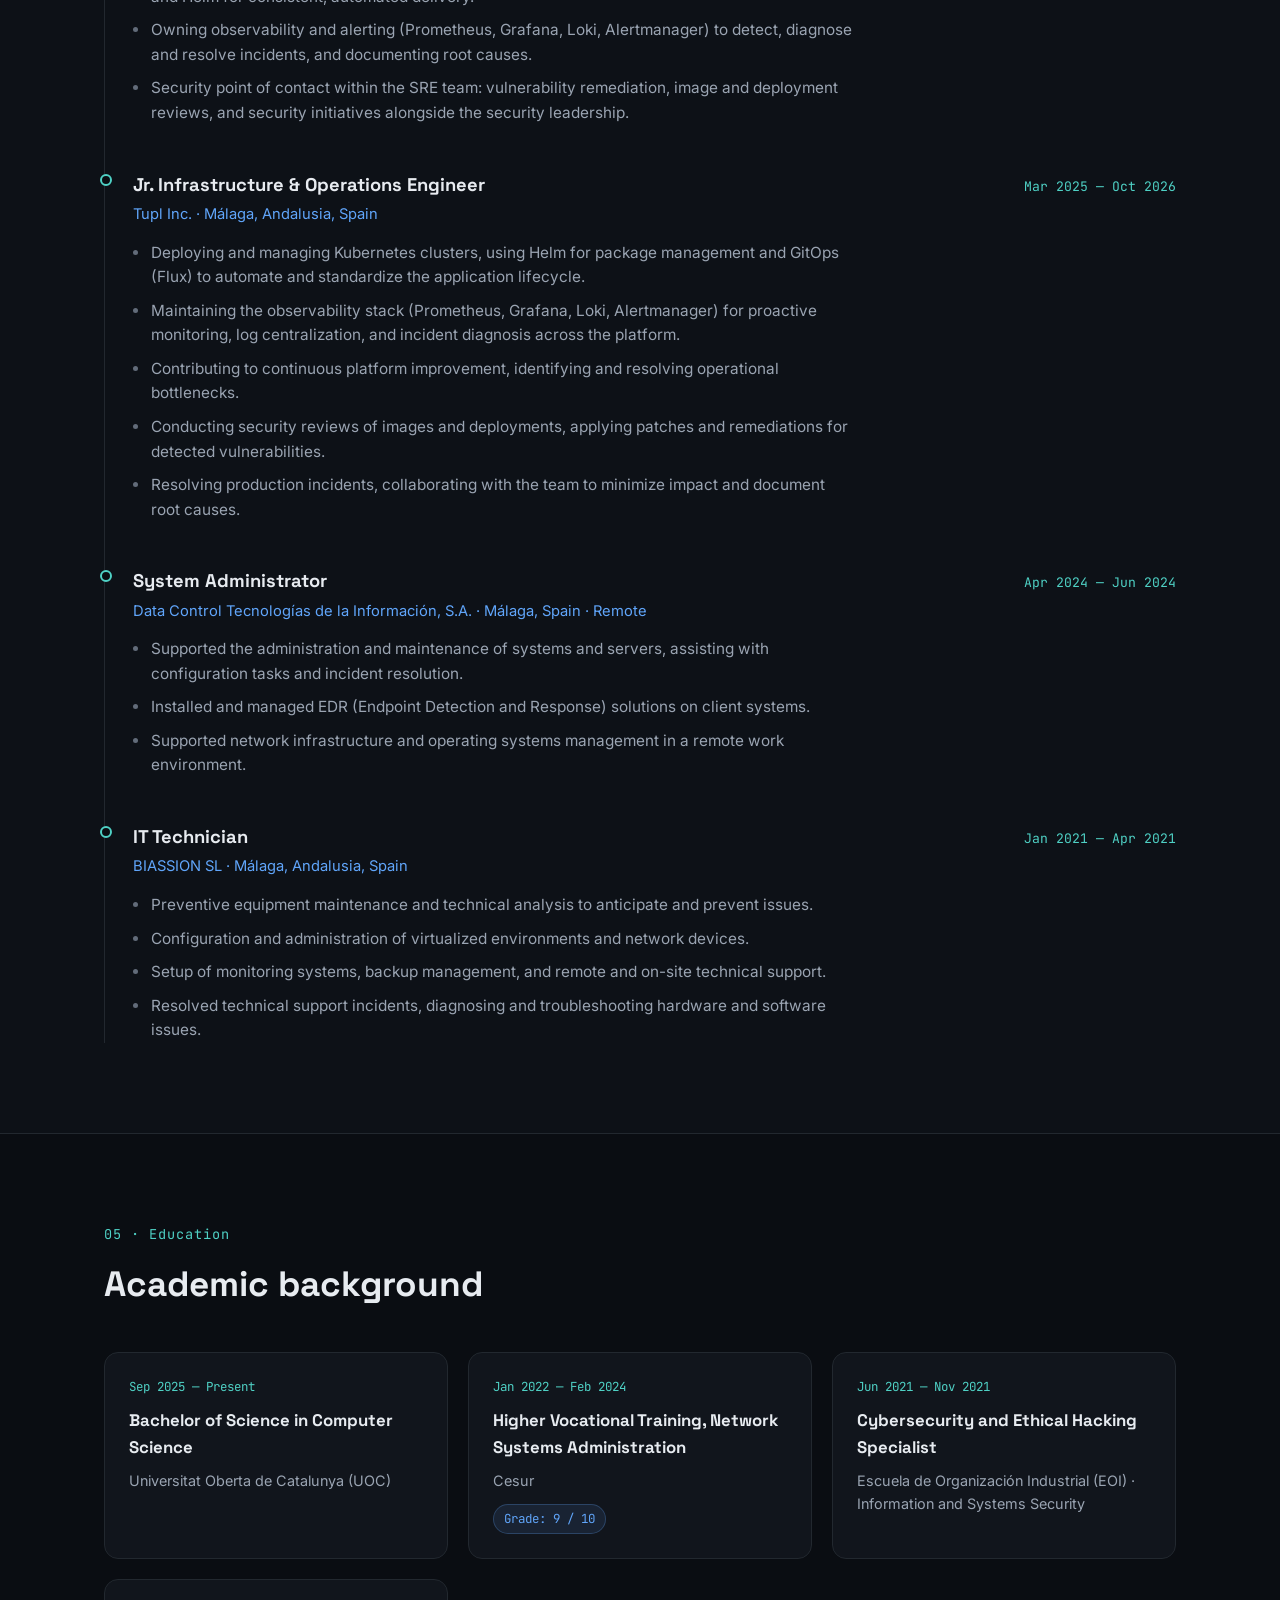
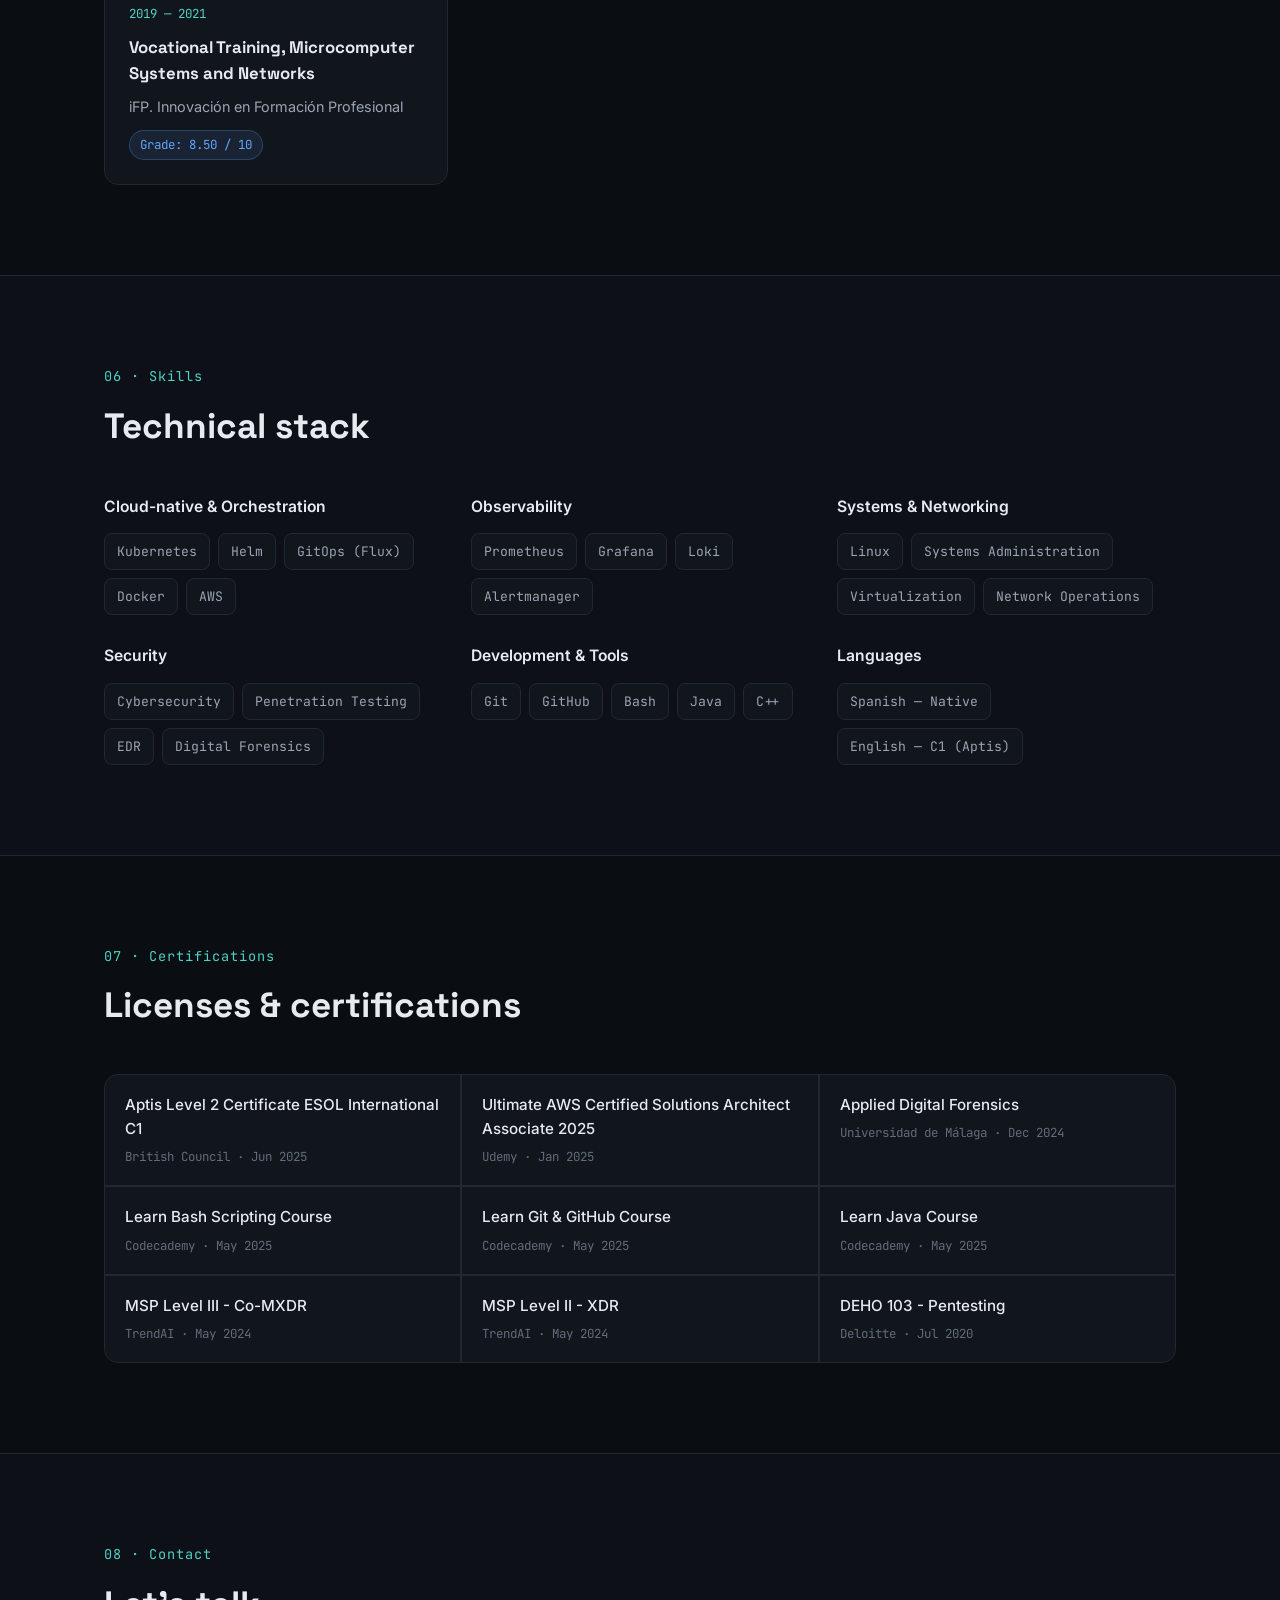
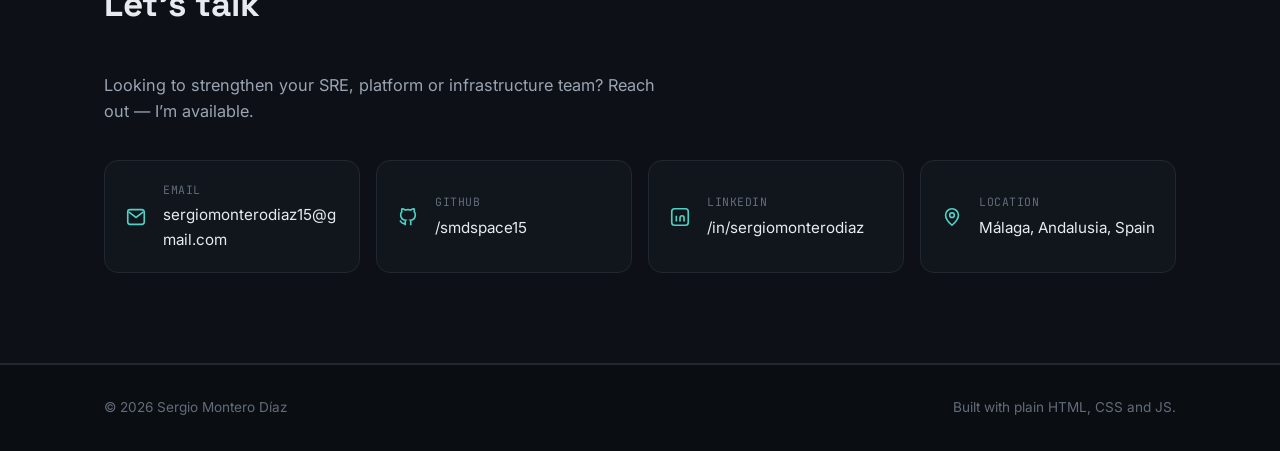
==== commit e455b660: "Add Kit signup form" ====
--- a/index.html
+++ b/index.html
@@ -197,8 +197,9 @@
           <h3 class="newsletter__title">Free checklist: harden your Linux server in 20 checks</h3>
           <p class="newsletter__desc">The checks behind DimOS, each with the command to verify it on your own machine.</p>
         </div>
-        <!-- KIT: replace this placeholder with the Kit form embed -->
-        <span class="btn btn--ghost newsletter__soon">Coming soon</span>
+        <div class="newsletter__form">
+          <script async data-uid="b92b6209ba" src="https://sergio-montero.kit.com/b92b6209ba/index.js"></script>
+        </div>
       </div>
     </div>
   </section>
--- a/css/style.css
+++ b/css/style.css
@@ -460,6 +460,7 @@
 .newsletter__title{ font-size: 1.05rem; margin-bottom: 4px; }
 .newsletter__desc{ color: var(--text-dim); font-size: 0.92rem; }
 .newsletter__soon{ cursor: default; }
+.newsletter__form{ flex: 1 1 340px; max-width: 460px; min-height: 56px; }
 
 .writing-item--link{ display:block; transition: background .2s ease; }
 .writing-item--link:hover{ background: var(--surface-2); }
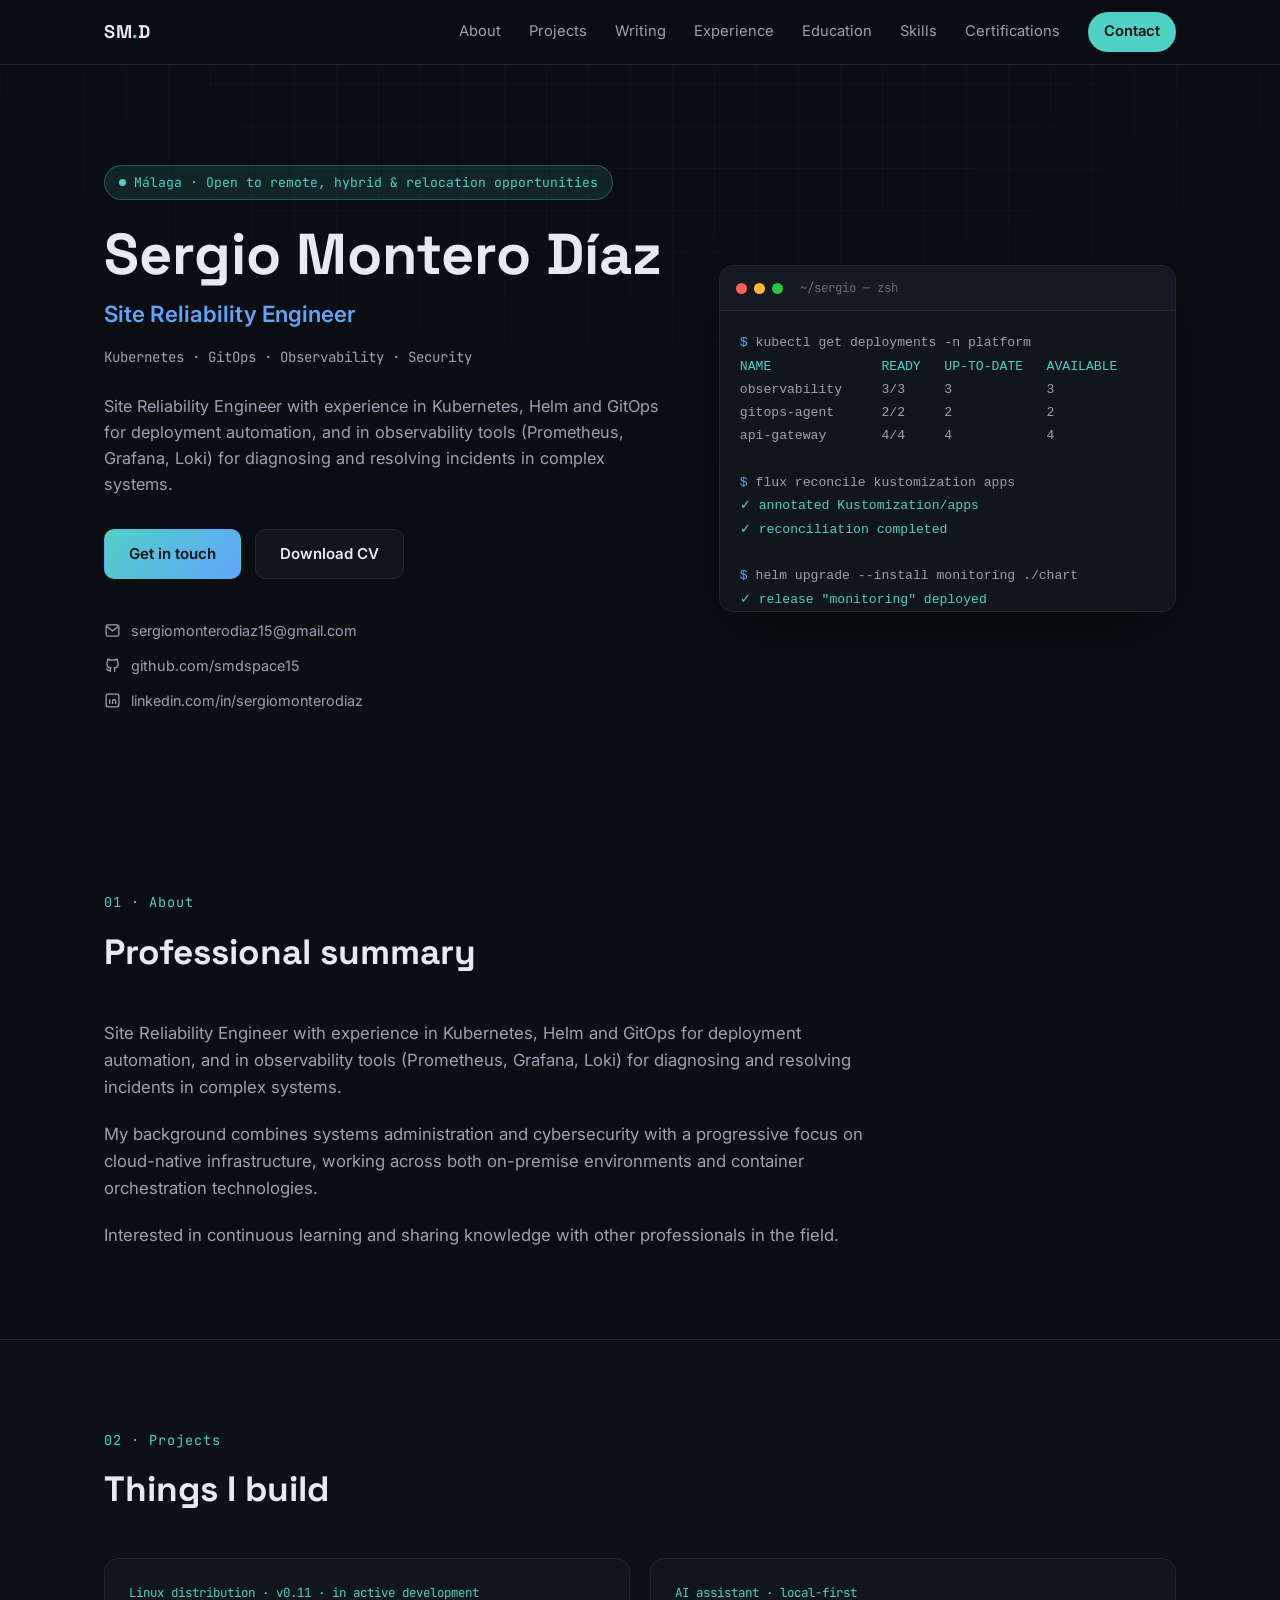
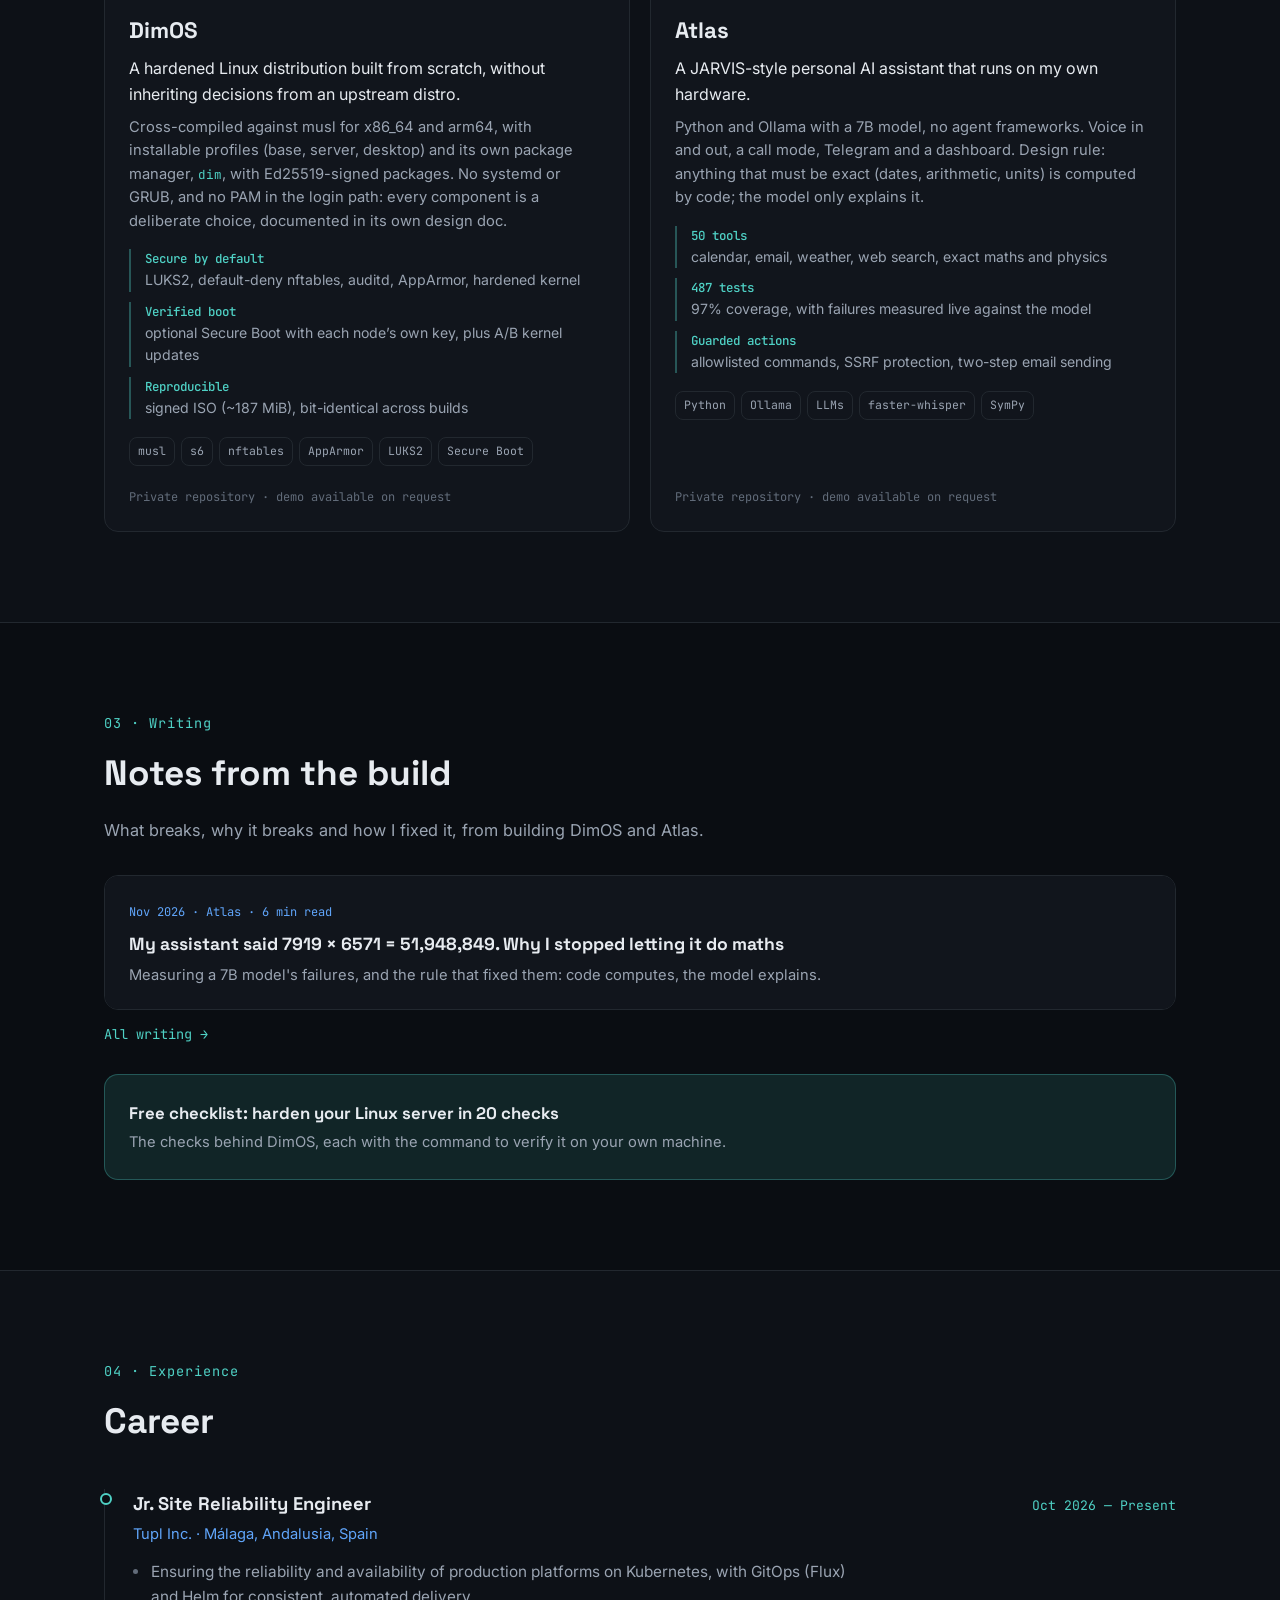
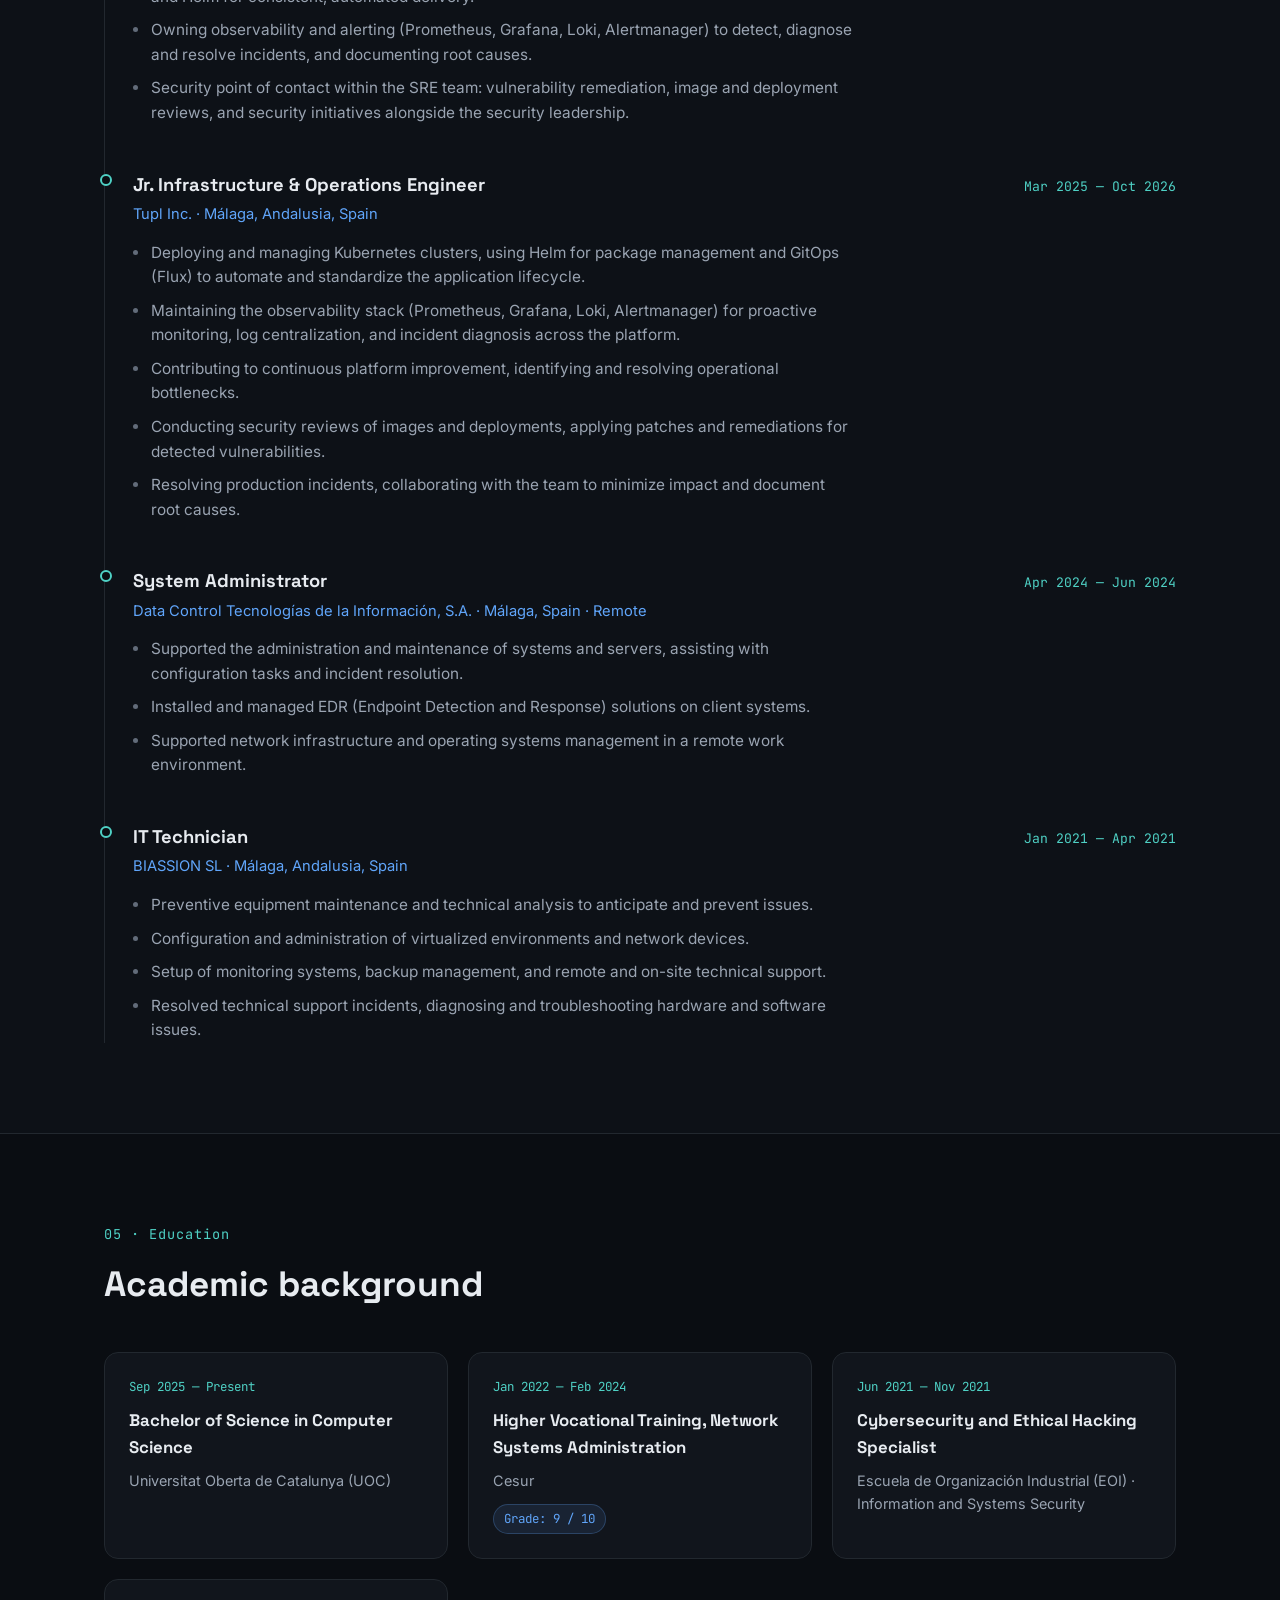
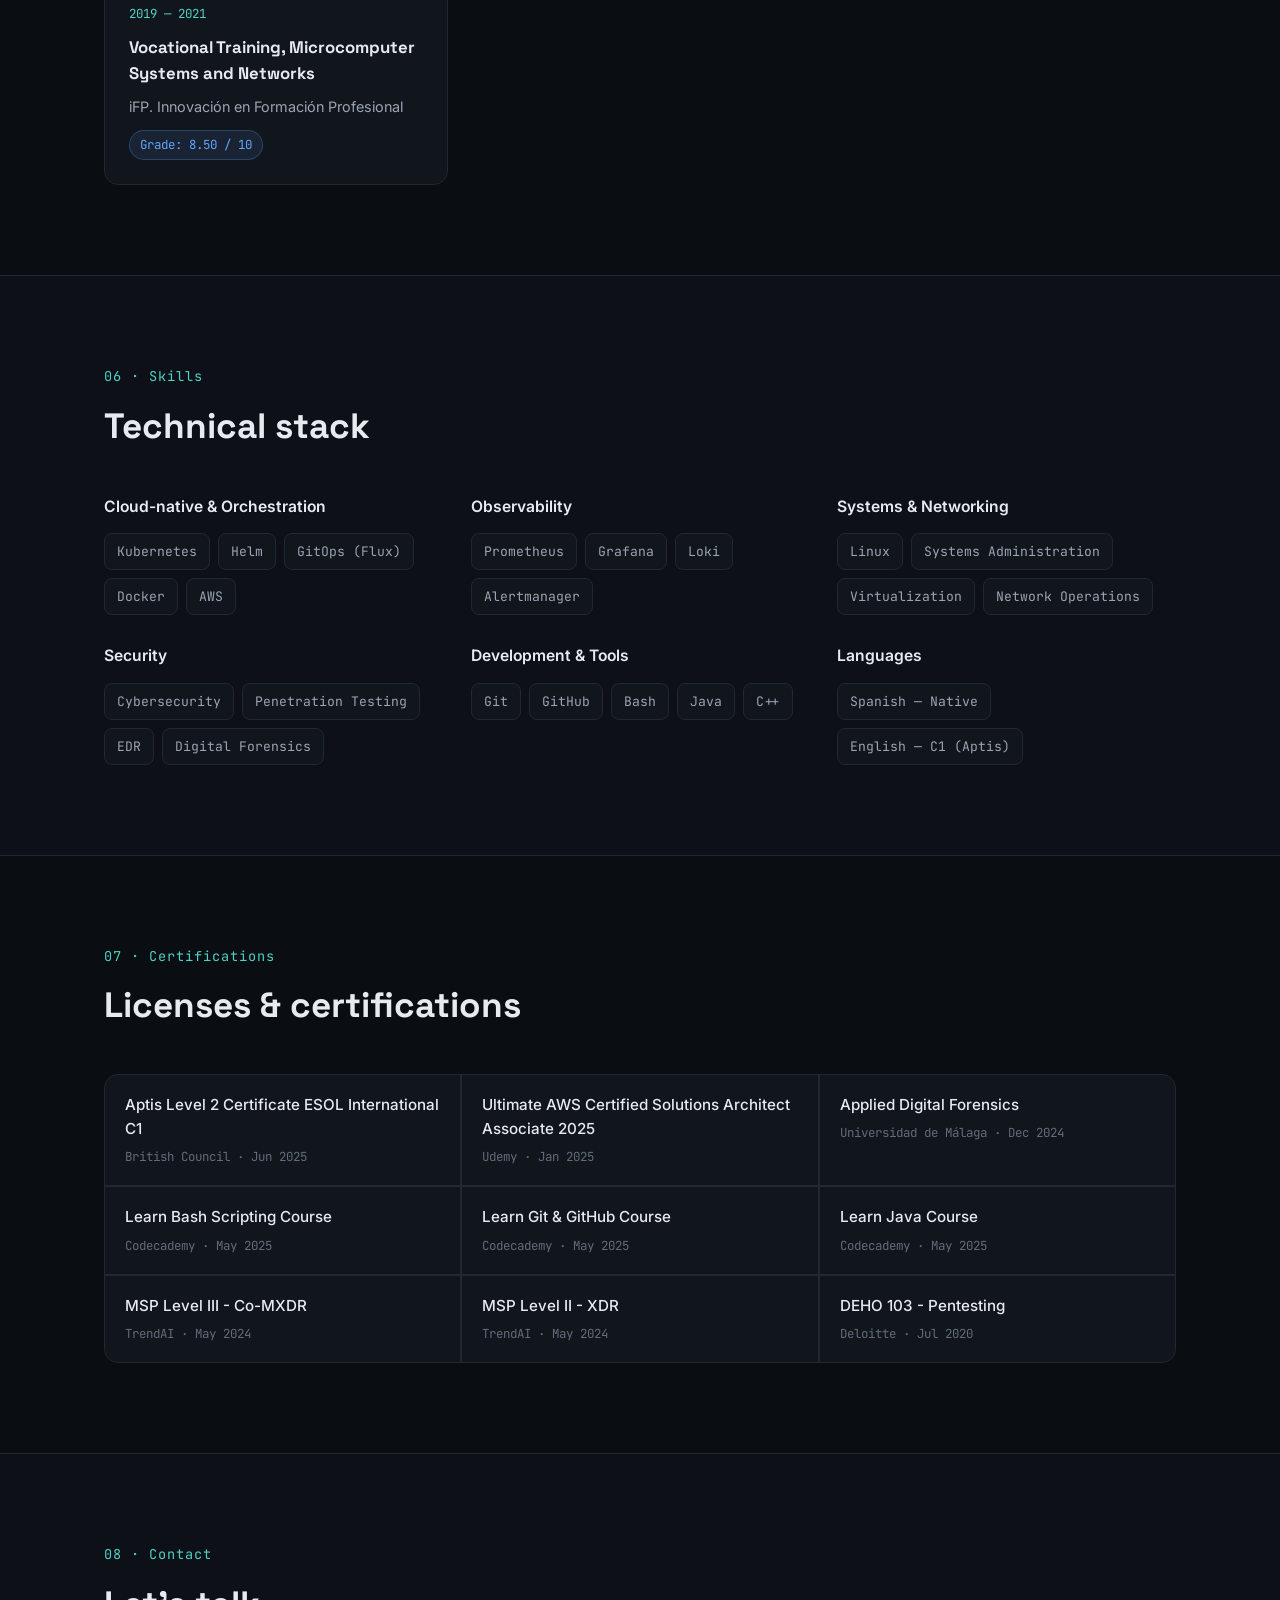
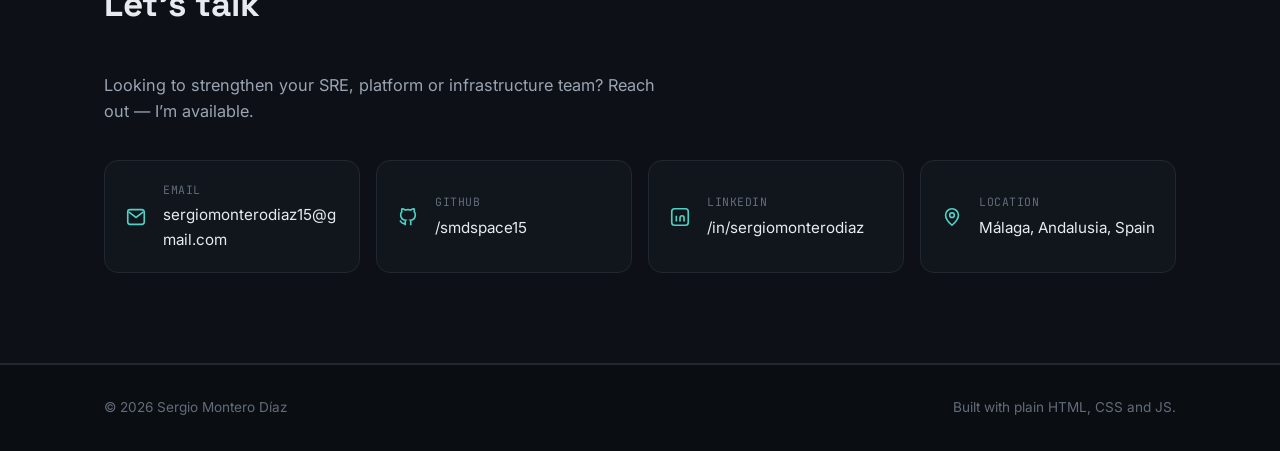
==== commit 6354125d: "Use official Jr. SRE title in Career" ====
--- a/index.html
+++ b/index.html
@@ -214,7 +214,7 @@
           <div class="timeline__dot"></div>
           <div class="timeline__content">
             <div class="timeline__head">
-              <h3>Site Reliability Engineer</h3>
+              <h3>Jr. Site Reliability Engineer</h3>
               <span class="timeline__date">Oct 2026 — Present</span>
             </div>
             <p class="timeline__org">Tupl Inc. · Málaga, Andalusia, Spain</p>
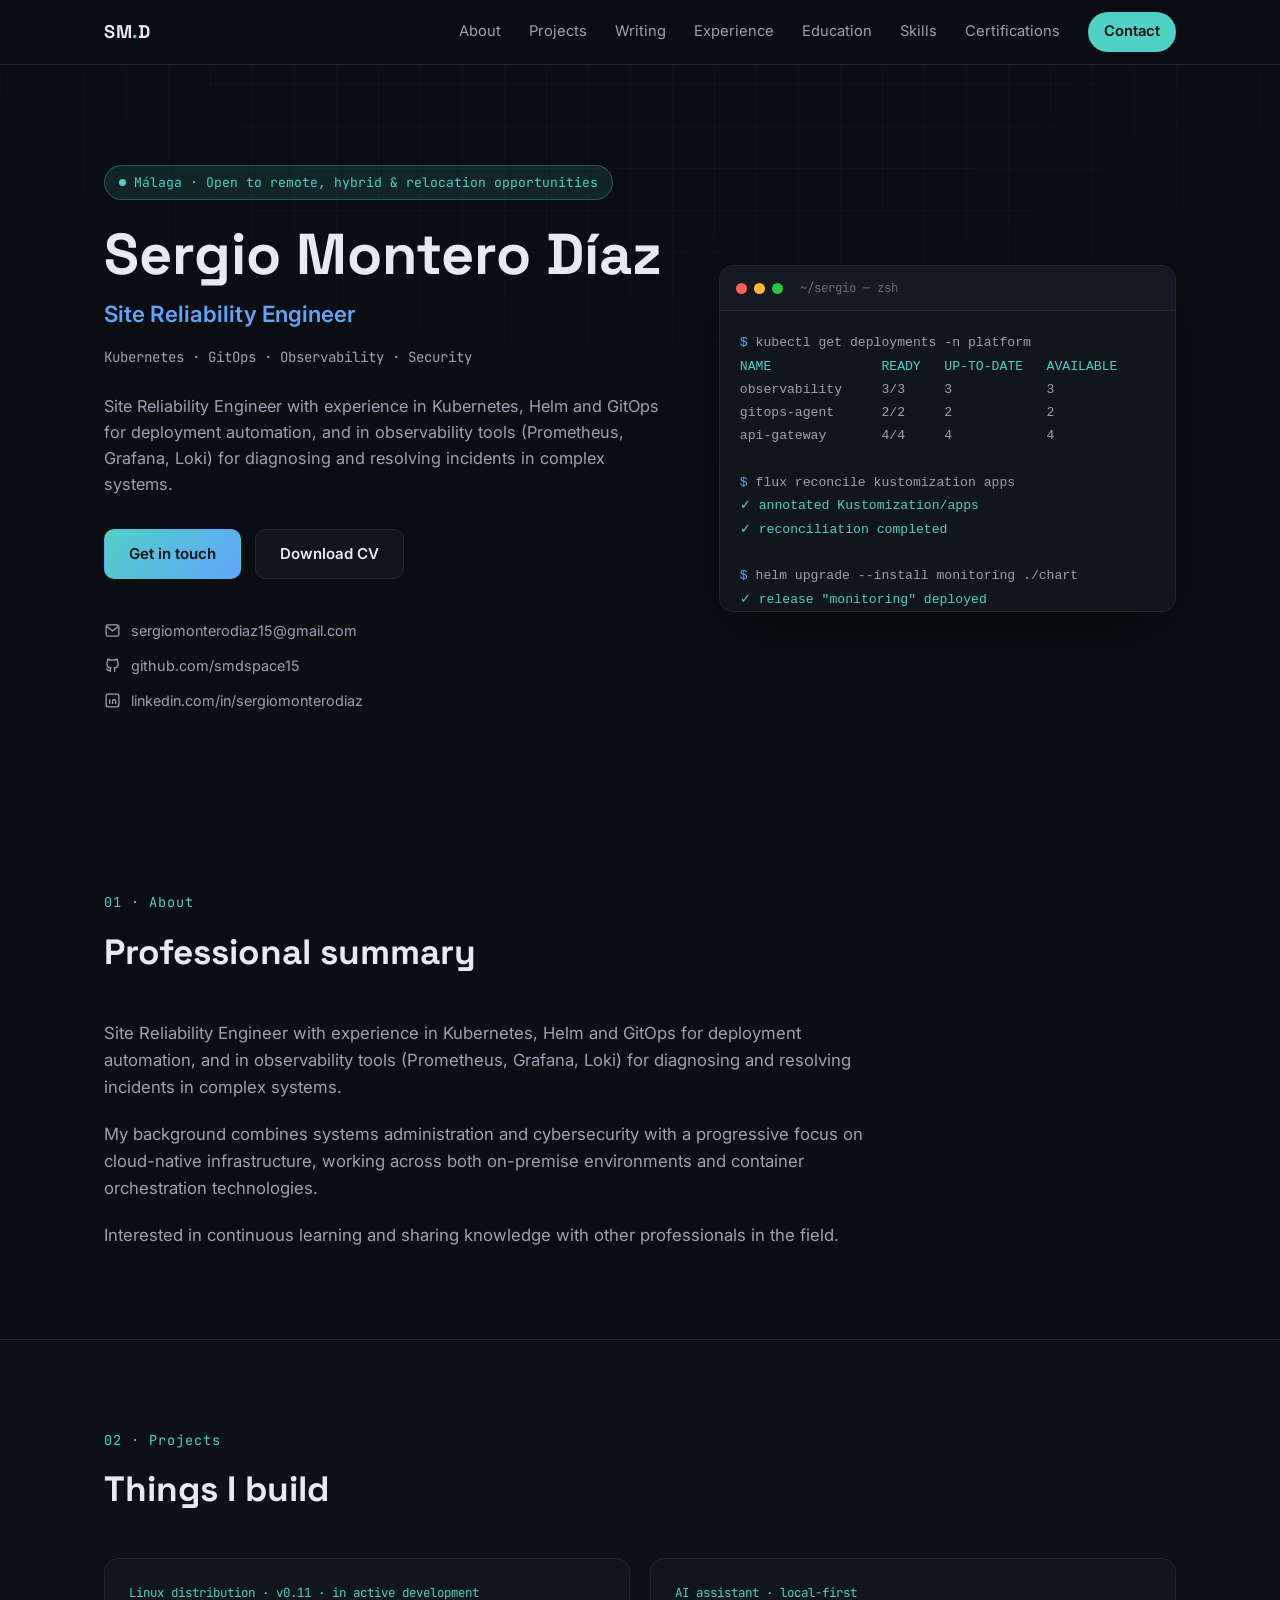
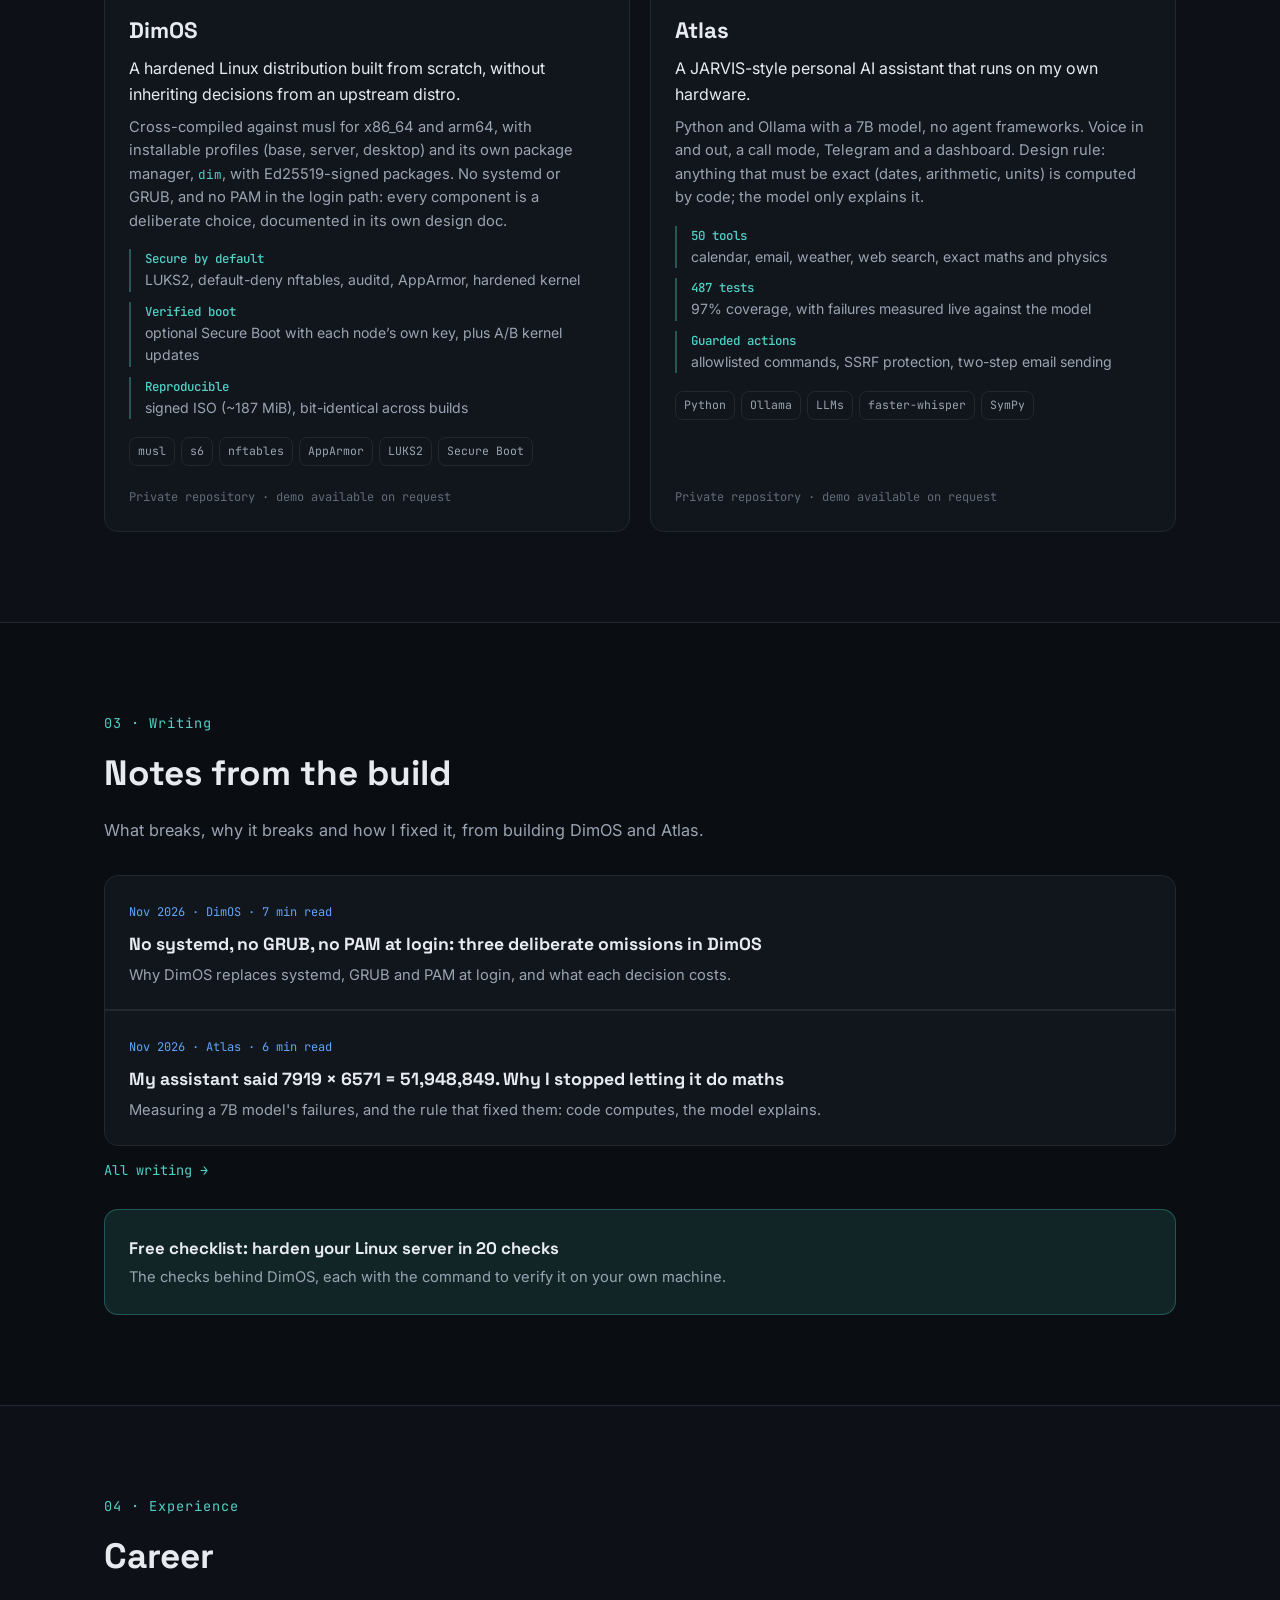
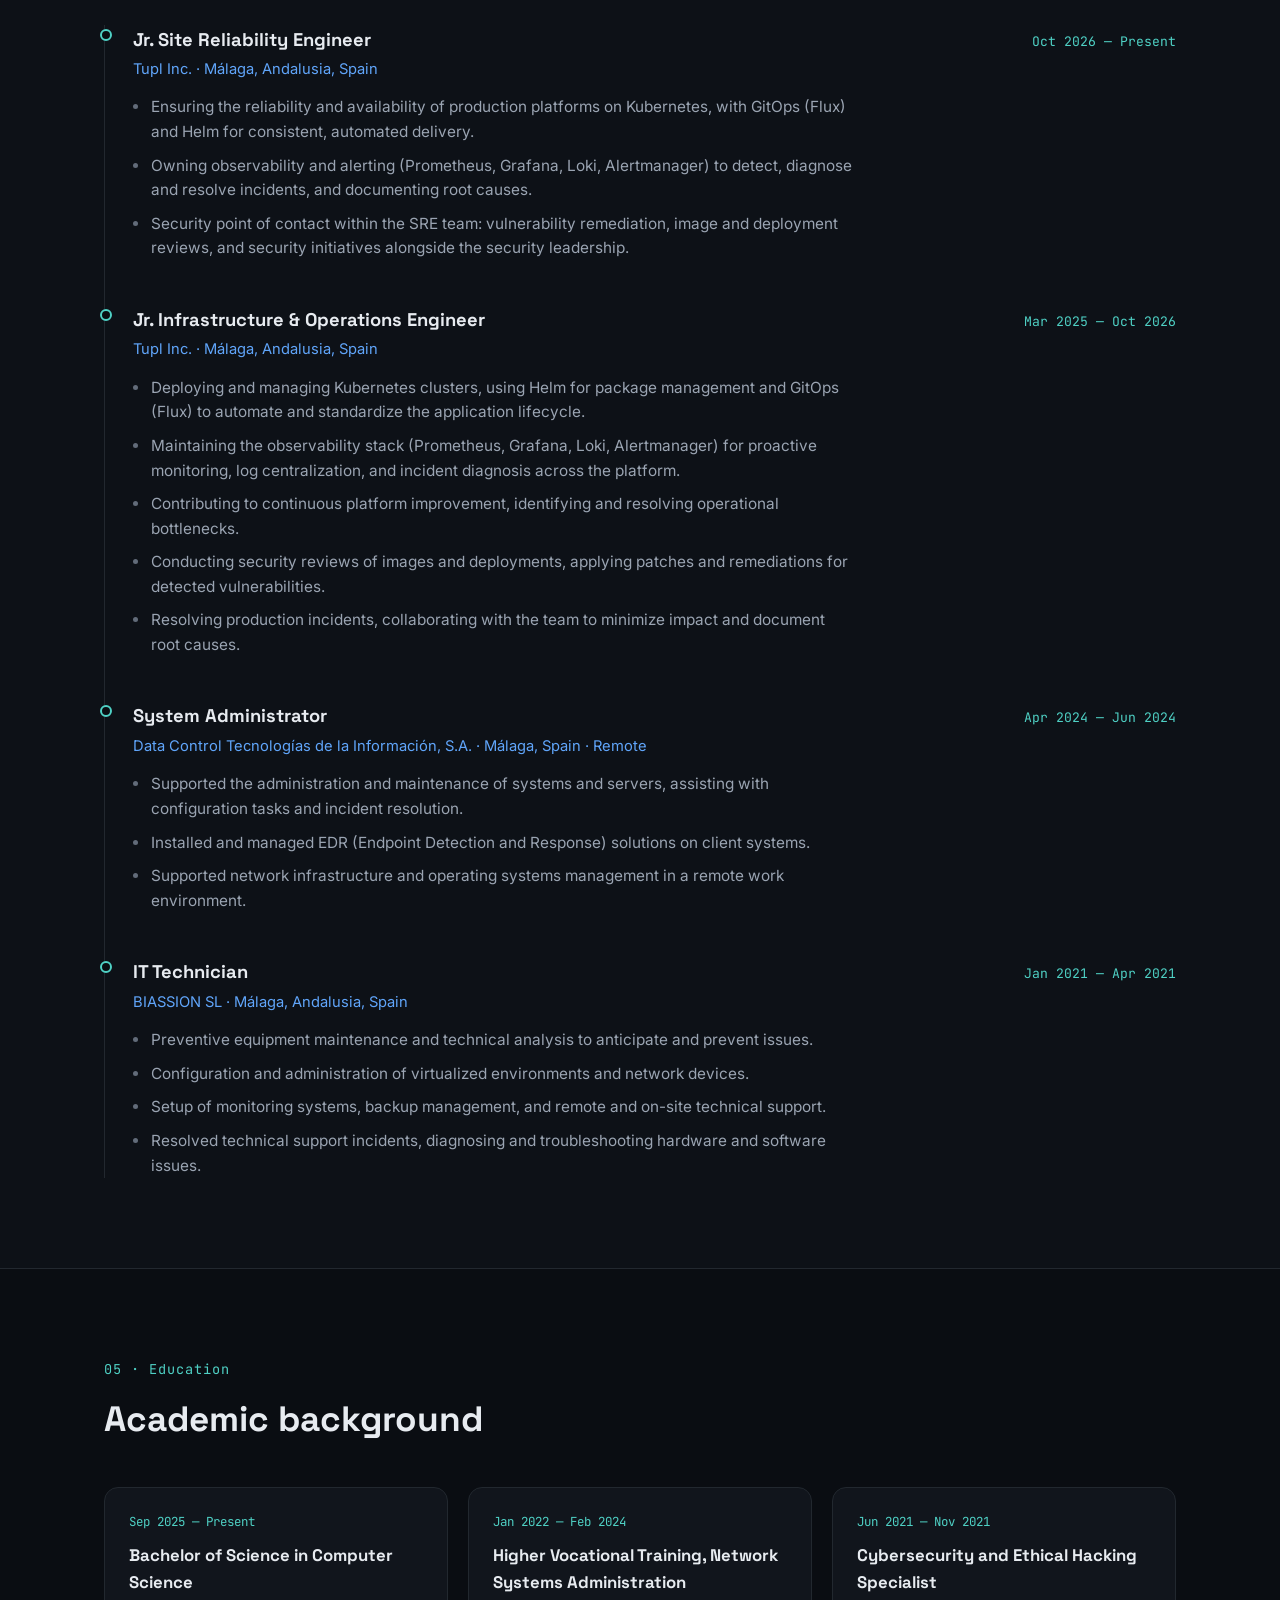
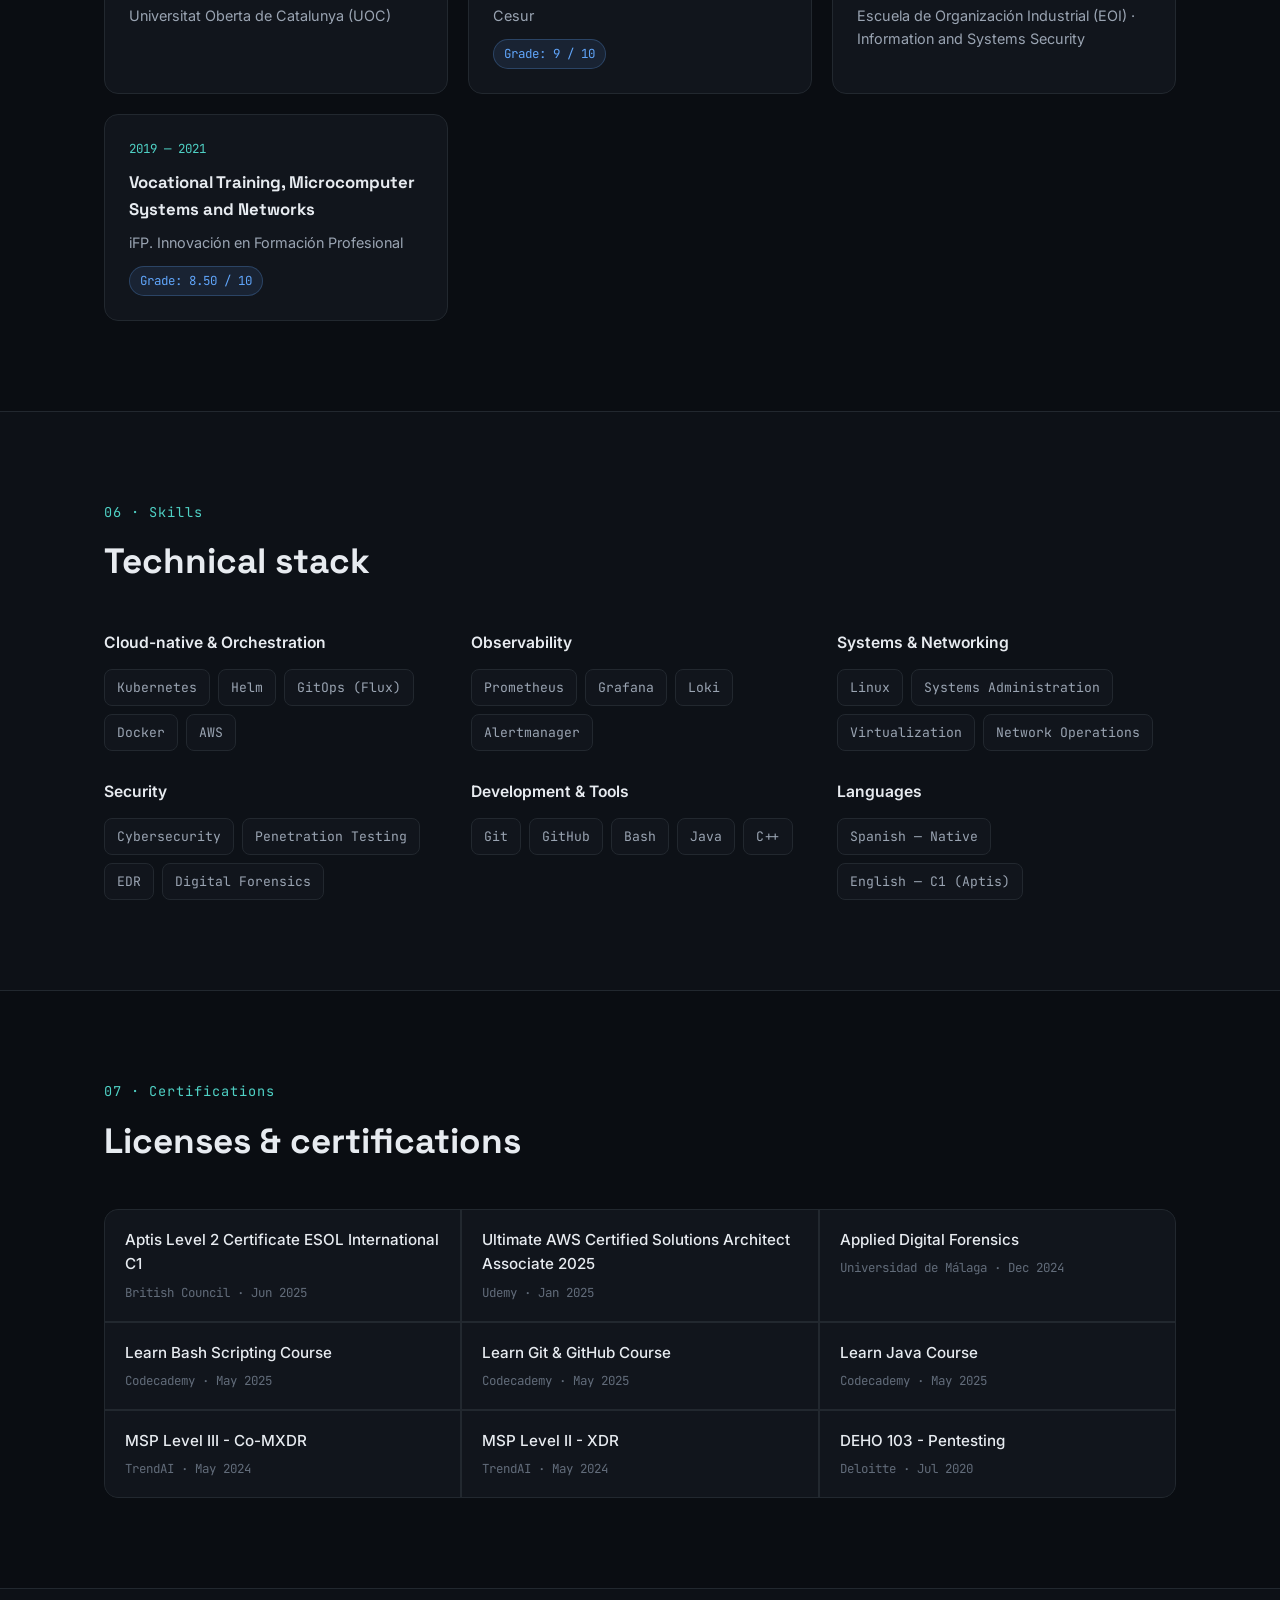
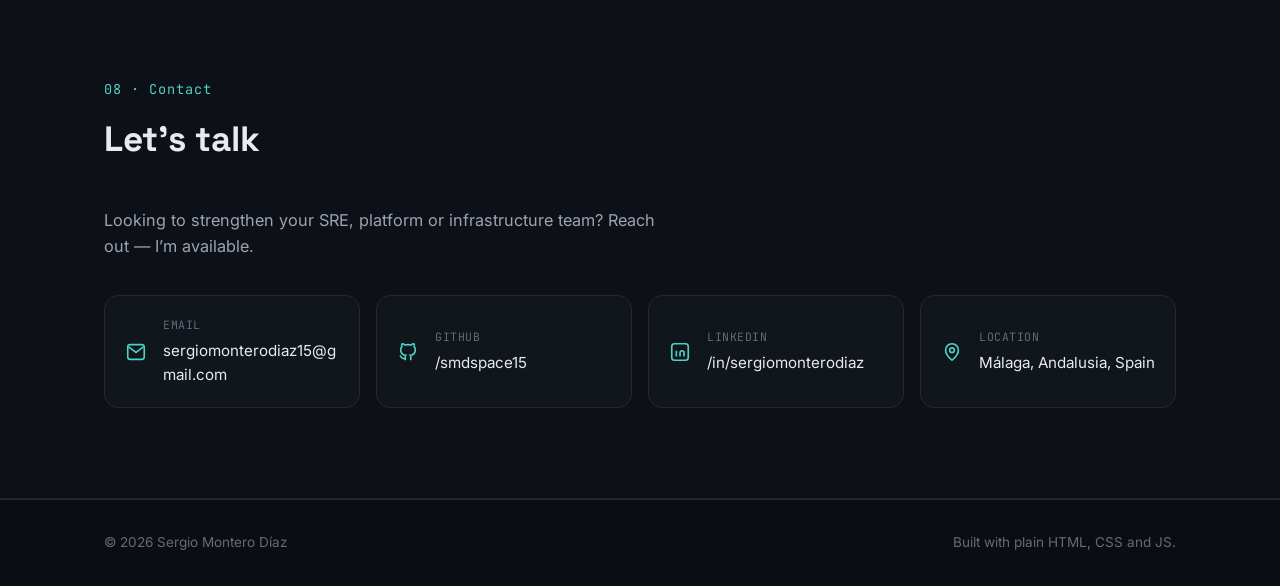
==== commit 162a91ad: "Add DimOS article: three deliberate omissions" ====
--- a/index.html
+++ b/index.html
@@ -184,6 +184,11 @@
       <p class="writing__intro">What breaks, why it breaks and how I fixed it, from building DimOS and Atlas.</p>
 
       <div class="writing-list">
+        <a class="writing-item writing-item--link" href="/blog/three-deliberate-omissions-in-dimos/">
+          <span class="writing-item__meta">Nov 2026 · DimOS · 7 min read</span>
+          <h3 class="writing-item__title">No systemd, no GRUB, no PAM at login: three deliberate omissions in DimOS</h3>
+          <p class="writing-item__desc">Why DimOS replaces systemd, GRUB and PAM at login, and what each decision costs.</p>
+        </a>
         <a class="writing-item writing-item--link" href="/blog/stopped-letting-my-assistant-do-maths/">
           <span class="writing-item__meta">Nov 2026 · Atlas · 6 min read</span>
           <h3 class="writing-item__title">My assistant said 7919 × 6571 = 51,948,849. Why I stopped letting it do maths</h3>
--- a/css/style.css
+++ b/css/style.css
@@ -490,6 +490,11 @@
 .post__code{ line-height: 1.5; font-size: 0.85rem; background: var(--surface); border: 1px solid var(--border); border-radius: var(--radius); padding: 18px 20px; overflow-x: auto; margin: 0 0 20px; }
 .post__code code{ background: none; border: 0; padding: 0; color: var(--text); font-size: 0.85rem; line-height: 1.6; }
 
+.post__table{ overflow-x: auto; margin: 0 0 20px; border: 1px solid var(--border); border-radius: var(--radius); }
+.post__table table{ width: 100%; border-collapse: collapse; font-size: 0.9rem; min-width: 560px; }
+.post__table th{ text-align: left; color: var(--text); background: var(--surface); padding: 10px 12px; font-weight: 600; }
+.post__table td{ padding: 10px 12px; border-top: 1px solid var(--border); vertical-align: top; }
+
 /* Certifications */
 .cert-list{
   display:grid;
